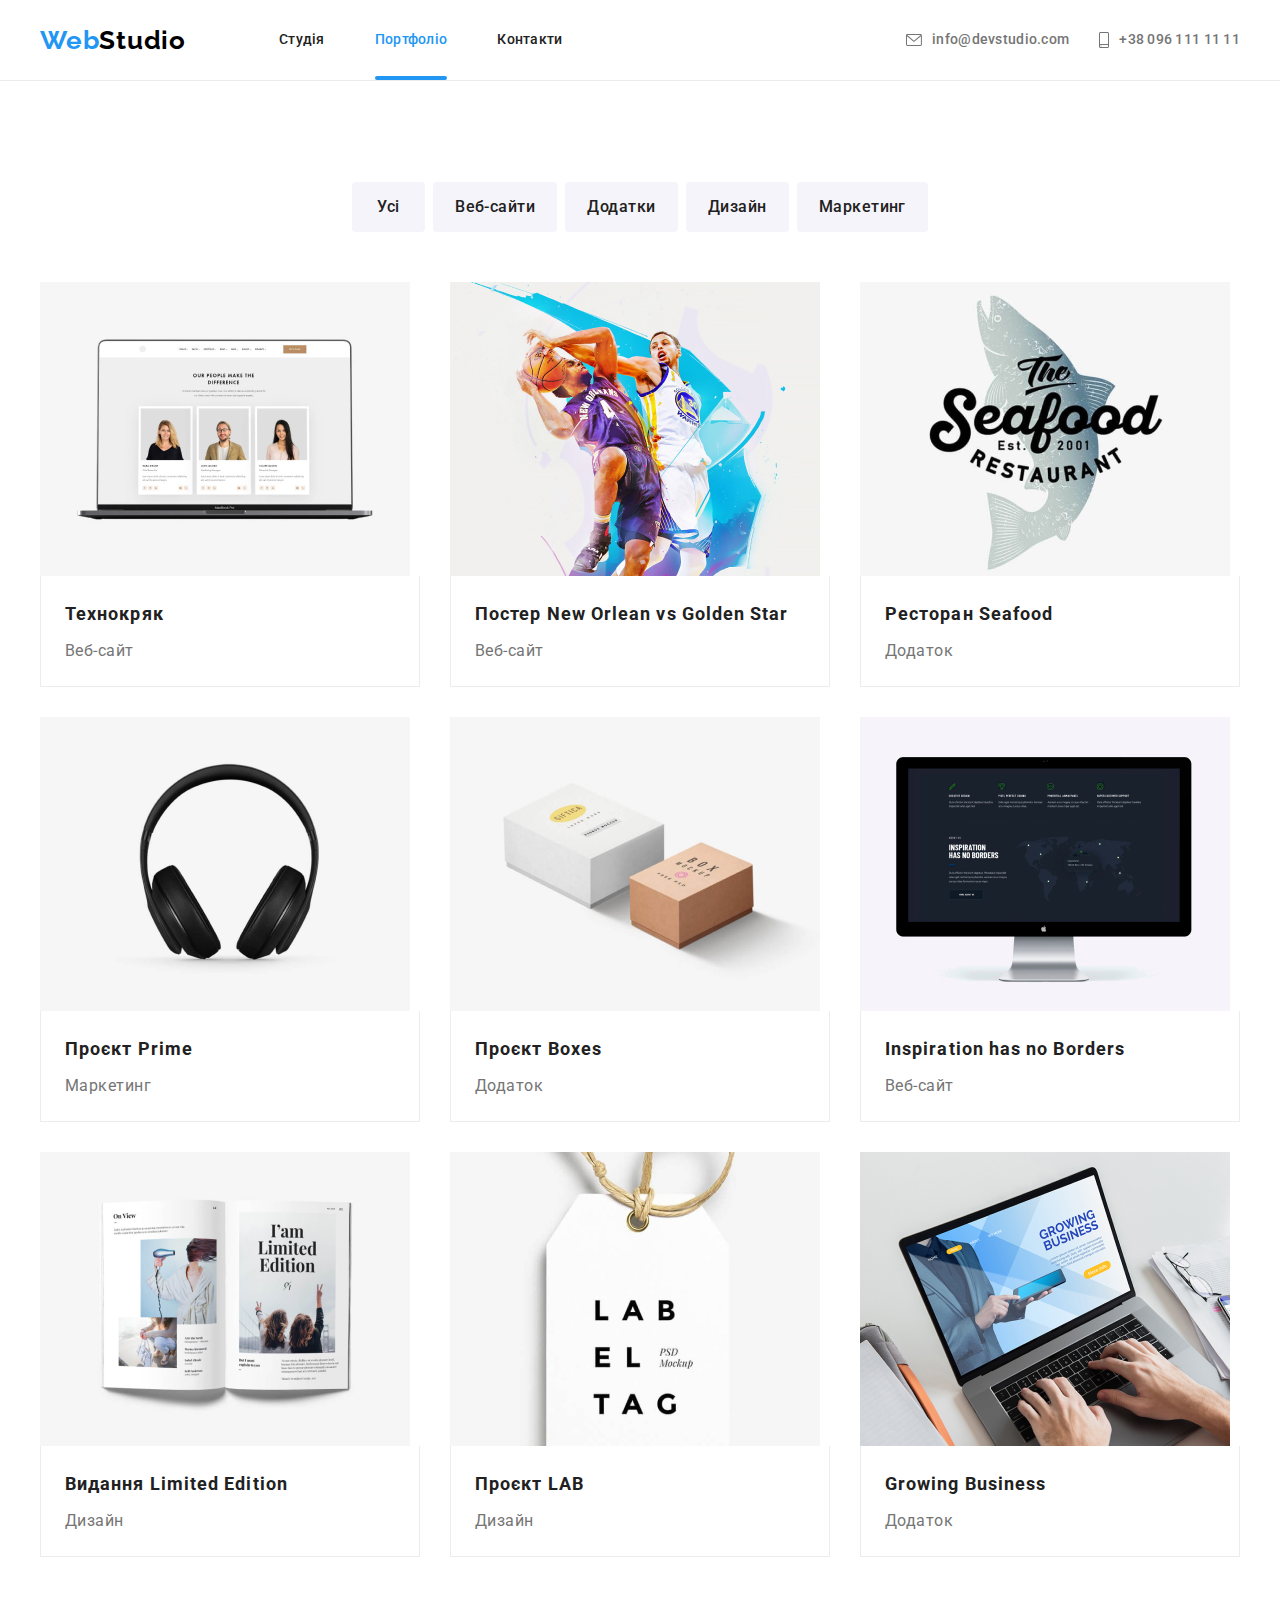
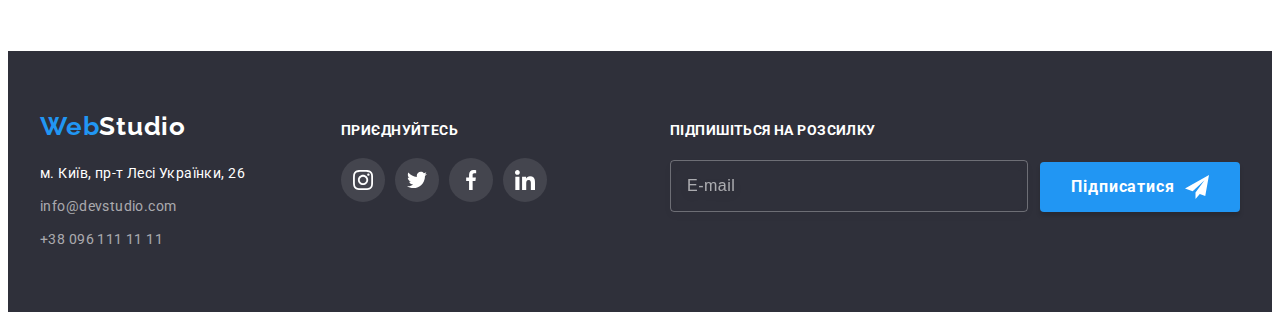
==== portfolio.html @ c89e22a8 "hw7" ====
<!doctype html>
<html lang="uk">
<head>
    <meta charset="UTF-8">
    <meta http-equiv="X-UA-Compatible" content="IE=edge">
    <meta name="viewport" content="width=device-width, initial-scale=1.0">
    <title>Портфоліо</title>
    <link rel="preconnect" href="https://fonts.googleapis.com">
    <link rel="preconnect" href="https://fonts.gstatic.com" crossorigin>
    <link href="https://fonts.googleapis.com/css2?family=Raleway:wght@700&family=Roboto:wght@400;500;700;900&display=swap"
        rel="stylesheet">
    <link rel="stylesheet" href="https://cdnjs.cloudflare.com/ajax/libs/modern-normalize/1.1.0/modern-normalize.min.css"
        integrity="sha512-wpPYUAdjBVSE4KJnH1VR1HeZfpl1ub8YT/NKx4PuQ5NmX2tKuGu6U/JRp5y+Y8XG2tV+wKQpNHVUX03MfMFn9Q=="
        crossorigin="anonymous" referrerpolicy="no-referrer">
    <link rel="stylesheet" href="./css/style.css">
</head>
<body>
    <header class="header">
        <!--меню в хедері-->
        <div class="container main-nav">
            <nav class="nav">
                <a href="./index.html" class="logo"> <span class="logo-style">Web</span>Studio</a>
                <ul class="site-nav list">
                    <li class="item"><a href="./index.html" class="link">Студія</a></li>
                    <li class="item"><a href="./portfolio.html" class="link current">Портфоліо</a></li>
                    <li class="item"><a href="#" class="link">Контакти</a></li>
                </ul>
            </nav>
            <ul class="cont-nav list">
                <li class="item">
                    <a href="mailto:info@devstudio.com" class="link">
                        <svg class="icon" width="16px" height="12px">
                            <use href="./images/symbol-defs.svg#icon-envelope"></use>
                        </svg>info@devstudio.com</a>
                </li>
                <!--контакти в хедері-->
                <li class="item">
                    <a href="tel:+380961111111" class="link">
                        <svg class="icon" width="10px" height="16px">
                            <use href="./images/symbol-defs.svg#icon-smartphone"></use>
                        </svg>+38 096 111 11 11</a>
                </li>
            </ul>
        </div>
    </header>
    <main>
        <section class="section">
        <div class="container">
            <h1 class="section-title visually-hidden">Приклади наших робіт</h1>
            <!--сховаємо на етапі оформлення-->
            <!--фільтри за типом робіт-->
            <ul class="filter-list list">
                <li class="item"><button class="button filter" type="button">Усі</button></li>
                <li class="item"><button class="button filter" type="button">Веб-сайти</button></li>
                <li class="item"><button class="button filter" type="button">Додатки</button></li>
                <li class="item"><button class="button filter" type="button">Дизайн</button></li>
                <li class="item"><button class="button filter" type="button">Маркетинг</button></li>
            </ul>
            <!--матеріал, приклади робіт, для фільтрування-->
            <ul class="examples list">
                <li class="item">
                    <a class="example" href="#">
                        <div class="pop-up">
                            <img src="./images/techno_chryak.jpg" class="examples-img" alt="ноутбук з Веб-сайтом Технокряк" width="370">
                            <div class="overlay">
                                <p class="example-description">Ресурс пропонує комплексні пропозиції з різним рівнем функціоналу та
                                сервісів. Все це дозволить відвідувачу отримати вичерпні відомості про компанію чи приватну особу.</p>
                            </div>
                        </div>
                        <div class="description">
                            <h2 class="example-title">Технокряк</h2>
                            <p class="example-category">Веб-сайт</p>
                            
                        </div>                     
                    </a>
                </li>
                <li class="item">
                    <a class="example" href="#">
                        <div class="pop-up">
                            <img src="./images/new_orlean_vs.jpg" class="examples-img" alt="Постер New Orlean vs Golden Star" width="370">
                            <div class="overlay">
                                <p class="example-description">Ресурс пропонує комплексні пропозиції з різним рівнем функціоналу та
                            сервісів. Все це дозволить відвідувачу отримати вичерпні відомості про компанію чи приватну особу.</p>
                            </div>
                        </div>
                        <div class="description">
                            <h2 class="example-title">Постер New Orlean vs Golden Star</h2>
                            <p class="example-category">Веб-сайт</p>
                        </div>
                    </a>
                </li>
                <li class="item">
                    <a class="example" href="#">
                        <div class="pop-up">
                            <img src="./images/seafood.jpg" class="examples-img" alt="логотип Ресторану Seafood" width="370">
                            <div class="overlay">
                                <p class="example-description">Ресурс пропонує комплексні пропозиції з різним рівнем функціоналу та
                            сервісів. Все це дозволить відвідувачу отримати вичерпні відомості про компанію чи приватну особу.</p>
                            </div>
                        </div>
                        <div class="description"> 
                            <h2 class="example-title">Ресторан Seafood</h2>
                            <p class="example-category">Додаток</p>
                        </div>
                    </a>
                </li>
                <li class="item">
                    <a class="example" href="#">
                        <div class="pop-up">
                            <img src="./images/prime.jpg" class="examples-img" alt="чорні навушники" width="370">
                            <div class="overlay">
                                <p class="example-description">Ресурс пропонує комплексні пропозиції з різним рівнем функціоналу та
                            сервісів. Все це дозволить відвідувачу отримати вичерпні відомості про компанію чи приватну особу.</p>
                            </div>   
                        </div>
                        <div class="description">
                            <h2 class="example-title">Проєкт Prime</h2>
                            <p class="example-category">Маркетинг</p>
                        </div>                     
                    </a>
                </li>
                <li class="item">
                    <a class="example" href="#">
                        <div class="pop-up">
                            <img src="./images/boxes.jpg" class="examples-img" alt="дві коробки" width="370">
                            <div class="overlay">
                                <p class="example-description">Ресурс пропонує комплексні пропозиції з різним рівнем функціоналу та
                            сервісів. Все це дозволить відвідувачу отримати вичерпні відомості про компанію чи приватну особу.</p>
                            </div>
                        </div>
                        <div class="description">
                            <h2 class="example-title">Проєкт Boxes</h2>
                            <p class="example-category">Додаток</p>
                        </div>    
                    </a>
                </li>
                <li class="item">
                    <a class="example" href="#">
                        <div class="pop-up">
                            <img src="./images/noborders.jpg" class="examples-img" alt="Монітор з сайтом" width="370">
                            <div class="overlay">
                                <p class="example-description">Ресурс пропонує комплексні пропозиції з різним рівнем функціоналу та
                            сервісів. Все це дозволить відвідувачу отримати вичерпні відомості про компанію чи приватну особу.</p>
                            </div>
                        </div>
                        <div class="description">
                            <h2 class="example-title">Inspiration has no Borders</h2>
                            <p class="example-category">Веб-сайт</p>
                        </div>                      
                    </a>
                </li>
                <li class="item">
                    <a class="example" href="#">
                        <div class="pop-up">
                            <img src="./images/limited_edition.jpg" class="examples-img" alt="розгорнута книга" width="370">
                            <div class="overlay">
                                <p class="example-description">Ресурс пропонує комплексні пропозиції з різним рівнем функціоналу та
                            сервісів. Все це дозволить відвідувачу отримати вичерпні відомості про компанію чи приватну особу.</p>
                            </div>
                        </div>
                        <div class="description">
                            <h2 class="example-title">Видання Limited Edition</h2>
                            <p class="example-category">Дизайн</p>
                        </div>
                    </a>
                </li>
                <li class="item">
                    <a class="example" href="#">
                        <div class="pop-up">
                            <img src="./images/label.jpg" class="examples-img" alt="мітка з написом Lable Tag" width="370">
                            <div class="overlay">
                                <p class="example-description">Ресурс пропонує комплексні пропозиції з різним рівнем функціоналу та
                            сервісів. Все це дозволить відвідувачу отримати вичерпні відомості про компанію чи приватну особу.</p>
                            </div>
                        </div>
                        <div class="description">
                            <h2 class="example-title">Проєкт LAB</h2>
                            <p class="example-category">Дизайн</p>
                        </div>
                    </a>
                </li>
                <li class="item">
                    <a class="example" href="">
                        <div class="pop-up">
                        <img src="./images/growing_bussines.jpg" class="examples-img" alt="Ноутбук з додатком" width="370">
                        <div class="overlay">
                            <p class="example-description">Ресурс пропонує комплексні пропозиції з різним рівнем функціоналу та
                            сервісів. Все це дозволить відвідувачу отримати вичерпні відомості про компанію чи приватну особу.</p>
                        </div>
                        </div>
                        <div class="description">
                            <h2 class="example-title">Growing Business</h2>
                            <p class="example-category">Додаток</p>
                        </div>   
                    </a>
                </li>
            </ul>
        </div>
        </section>
    </main>
    <!-- футер -->
    <footer class="footer">
        <div class="container">
            <div class="footer-information">
                <div class="logo-and-adr">
                    <a href="./index.html" class="logo"><span class="logo-style">Web</span>Studio</a>
                    <address class="footer-adr">
                        <ul class="footer-adr-list list">
                            <li class="item">
                                <a href="https://goo.gl/maps/CPtrU1FHBa2aNyZL9" class="f-adress" target="_blank"
                                    rel="noopener noreferrer nofollow">м. Київ, пр-т Лесі
                                    Українки, 26</a>
                            </li>
                            <li class="item">
                                <a href="mailto:info@devstudio.com" class="link">info@devstudio.com</a>
                            </li>
                            <li class="item">
                                <a href="tel:+380961111111" class="link">+38 096 111 11 11</a>
                            </li>
                        </ul>
                    </address>
                </div>
                <div class="join-us">
                    <h3 class="title">Приєднуйтесь</h3>
                    <ul class="social-links list">
                        <!--прибрати поінтери списку-->
                        <li class="item">
                            <!-- інстаграм -->
                            <a class="social-area" href="#">
                                <svg class="icon">
                                    <use href="./images/symbol-defs.svg#icon-instagram"></use>
                                </svg>
                            </a>
                        </li>
                        <li class="item">
                            <!-- твітер -->
                            <a class="social-area" href="">
                                <svg class="icon">
                                    <use href="./images/symbol-defs.svg#icon-twitter"></use>
                                </svg>
                            </a>
                        </li>
                        <li class="item">
                            <!-- фейсбук -->
                            <a class="social-area" href="">
                                <svg class="icon">
                                    <use href="./images/symbol-defs.svg#icon-facebook"></use>
                                </svg>
                            </a>
                        </li>
                        <li class="item">
                            <!-- лінкед ін -->
                            <a class="social-area" href="">
                                <svg class="icon">
                                    <use href="./images/symbol-defs.svg#icon-linkedin"></use>
                                </svg>
                            </a>
                        </li>
                    </ul>
                </div>
                <form class="subscribe-area">
                    <div class="subscribe-field">
                        <label for="subscribe-email">Підпишіться на розсилку</label>
                        <input type="email" name="subscribe-email" id="subscribe-email" placeholder="E-mail">
                    </div>
                    <button class="button subscribe" type="submit">Підписатися
                        <svg class="icon">
                            <use class="subscribe-icon" href="./images/symbol-defs.svg#icon-send"></use>
                        </svg>
                    </button>
                </form>
            </div>
        </div>
    </footer>
    
</body>
</html>
---- css/style.css ----
/* палітра */

/* основний колір тексту #212121 */
/* другорядний колір тексту #757575 */
/* основний білий колір фону #F5F5F5 */
/* білий у хедері #ECECEC */
/* білий колір #FFFFFF */
/* синій колір #2196F3 */
/* чорний колір для лого #000000 */
/* колір не активної кнопки #F5F4FA */
/* сірий колір бордерів #ECECEC */

:root{
  --primary-text-color: #212121;
  --pure-black-color:#000000;
  --secondary-text-color: #757575;
  --accent-color: #2196F3;
  --primary-white-color: #ffffff;
  --calm-button-bg-color: #F5F4FA;
  --transp-foot-text-color: rgba(100%,100%,100%,60%);
  --secondary-bkg-color: #2F303A;
  --bordering-color: #ECECEC;
  --hero-gradient-color: rgba(47, 48, 58, 0.4);
  --clients-border-color: #AFB1B8;
  
}

body {
    color: var(--primary-text-color);
    background-color: var(--primary-white-color);
    font-family:'Roboto', sans-serif;
    font-style: normal;
    position: relative;
    padding-top: 80px;
}
/* прибираємо крапки зі списків */
.list {
    list-style: none;
    padding: 0;
    margin: 0;
}

.container{
    width: 1200px;
    margin-left: auto;
    margin-right: auto;
    padding-left: 15px;
    padding-right: 15px;
}

/* ховаємо заголовки */
.visually-hidden {
    position: absolute;
    white-space: nowrap;
    
    width: 1px;
    height: 1px;
    overflow: hidden;
    border: 0;
    padding: 0;
    clip: rect(0 0 0 0);
    clip-path: inset(50%);
    margin: -1px;
}

/*хедер навігація*/

.header{
    display: block;
    border-bottom: 1px solid var(--bordering-color);
    background-color: var(--primary-white-color);

    position: fixed;
    top:0;
    left: 0;
    width: 100%;
    z-index: 9; /*максимальне значення більше тільки у модального вікна*/
}

.main-nav{
    display: flex;
}
/* стиль логотипу */
.logo{
    margin-right: 93px;
    color: var(--pure-black-color);
    padding: 10px 0;

    font-family: 'Raleway', sans-serif;
    font-weight: 700;
    font-size: 26px;
    line-height: 1.19;
    letter-spacing: 0.03em;
    text-decoration: none;
}
/* другий колір логотипу */
.logo-style{
    color: var(--accent-color);
}

/* стиль меню навігації */
.site-nav, .cont-nav{
    display: flex;
    font-weight: 500;
    font-size: 14px;
    line-height: 1.14;
    letter-spacing: 0.02em;
}
.nav{
    display: flex;
    align-items: center;
}

.site-nav .item + .item{
    margin-left: 50px;
}

.site-nav .link{
    position: relative;

    display: block;
    padding-top: 32px;
    padding-bottom: 32px;
    color: var(--primary-text-color);
    text-decoration: none;

    transition: color 250ms cubic-bezier(0.4, 0, 0.2, 1)
}

/* ховер і фокус у навігації і контактах у хедері */
.site-nav .link:hover,  /* меню навігації ухедері */
.site-nav .link:focus,   
.footer-adr-list .link:hover,   /*контакти у футері*/
.footer-adr-list .link:focus,
.cont-nav .link:hover,
.cont-nav .link:focus{
    color: var(--accent-color);
}

/* індикація актикного пункту меню(сторінки) у навигації */
.site-nav .link.current{
    color: var(--accent-color);    
}
.site-nav .link.current::after{
    content: '';

    position: absolute;
    bottom: 0;

    display: block;
    width: 100%;
    height: 4px;
    border-radius: 2px;
    background-color: var(--accent-color);
}

/* контакти у хедері*/
.cont-nav{
    margin-left: auto;
    display: flex;
    flex-direction: row;
}
.cont-nav .link{
    display: flex;
    align-items: center;
    color: currentColor;   
    text-decoration: none;
    padding-top: 32px;
    padding-bottom: 32px;

    transition: color 250ms cubic-bezier(0.4, 0, 0.2, 1)
}
.cont-nav .item{
    display: flex;
    color: var(--secondary-text-color);
}

.cont-nav .item+.item{
    margin-left: 30px;
}
.cont-nav .icon{
    display: block;
    margin-right: 10px;
    fill: currentColor;
}

/*секція головна ідея*/
.hero{
    max-width: 1600px;
    height: 600px;
    margin-left: auto;
    margin-right: auto;
    background-color: var(--secondary-bkg-color);
    text-align: center;
    padding-top: 200px;
    padding-bottom: 200px;
    background-image: linear-gradient(to right, 
        rgba(47, 48, 58, 0.4),
        rgba(47, 48, 58, 0.4)), 
        url(../images/main-bkg-img.jpg);
    background-size: cover;
    background-repeat: no-repeat;
    background-position: center;
}


/* заголовок головної ідеї */
.hero-title{
    margin: 0;
    margin-bottom: 30px;
    padding: 0 200px;

    color:var(--primary-white-color) ;
    font-weight: 900;
    font-size: 44px;
    line-height: 1.364; /* если поставить множитель 1.36 - тогда размер блока будет меньше на 2px */
    letter-spacing: 0.06em;
    text-transform: uppercase;

}
/* кнопка */
.button{
    border-radius: 4px;
    border: transparent;
    height: 50px;
    padding-left: 32px;
    padding-right: 32px;
    color: var(--primary-white-color);
    background-color: var(--accent-color);
    font-family: inherit;
    font-weight: 700;
    font-size: 16px;
    line-height: 1.88;
    align-items: center;
    text-align: center;
    letter-spacing: 0.06em;
    cursor: pointer;
}


/* контент */
.section{
    padding-top: 94px;
    padding-bottom: 94px;
}
.section-title{
    margin-top: 0;
    margin-bottom: 50px;
    font-weight: 700;
    font-size: 36px;
    line-height: 1.17;
    text-align: center;
    letter-spacing: 0.03em;
}
.section.no-padding-top{
    padding-top: 0;
}

.section.secondary-bkg{
    background-color: var(--calm-button-bg-color);

}


/*секція инструменти*/
.instruments{
    display:flex;
}

.instruments .item{
    width: 270px;
}


.instruments .area{
    display: flex;
    width: 270px;
    height: 120px;
    justify-content: center;
    align-items: center;
    background-color: var(--calm-button-bg-color);
    border-radius: 4px;
    margin-bottom: 30px;
}
.instruments .icon{
    height: 70px;
    width: 70px;
}

.instruments .item + .item{
    margin-left: 30px;
}
/* стиль для заголовків інструментів */
.instruments .title{
    margin-top: 0;
    margin-bottom: 10px;

    font-weight: 700;
    font-size: 14px;
    line-height: 1.143;
    letter-spacing: 0.03em;
    text-transform: uppercase;
}
/* стиль для опису інструментів */
.instruments .text{
    color: var(--secondary-text-color);
    font-weight: 400;
    font-size: 14px;
    line-height: 1.72;
    margin-top:0;
    margin-bottom: 0;
    letter-spacing: 0.03em;
}

/* секція чим ми займаємось */
.work-list{
    display: flex;
}
.work-list .item{
    position: relative;
}

.work-list .item + .item{
    margin-left: 30px;
}

.work-list .img{
    display: block;
}

.work-title{
    display: flex;
    position: absolute;
    
    width: 100%;
    height: 70px;
    bottom: 0;
    left:0;
    text-transform: uppercase;
    align-items: center;
    justify-content: center;
    font-weight: 700;
    font-size: 14px;
    line-height: 1.14;
    letter-spacing: 0.03em;
    background-color: rgba(47, 48, 58, 0.8);
    color: var(--primary-white-color);
    margin: 0;

}
/* секція наша команда */
.team-list{
    font-size: 16px;
    line-height: 1.19;
    letter-spacing: 0.03em;
    display: flex;
}
.team-member{
    background-color: var(--primary-white-color);
    text-align: center;
    box-shadow: 0px 1px 3px rgba(0, 0, 0, 0.12), 
                0px 1px 1px rgba(0, 0, 0, 0.14), 
                0px 2px 1px rgba(0, 0, 0, 0.2);
    border-radius: 0px 0px 4px 4px;
}
.team-list .team-member + .team-member{
    margin-left: 30px;
}


.team-member .foto{
    display: block;
}
.team-member .description{
    padding-top: 30px;
    padding-bottom: 30px;
}
/* піб тіммейта */
.team-member .title{
    color: var(--primary-text-color);
    font-weight: 500;
    font-size: 16px;
    margin-top: 0;
    margin-bottom: 10px;
}
/* позиція тіммейта */
.team-member .position{
    margin-top: 0;
    margin-bottom: 16px;
    color: var(--secondary-text-color);
}

/* посилання на соціальні мережі */
.social-links{
    display: flex;
    padding-left: 32px;
    padding-right: 32px;
}
.social-links .item + .item{
    margin-left: 10px;
}

.social-area{
    width: 44px;
    height: 44px;
    border-radius: 50%;
    display: flex;
    align-items: center;
    justify-content: center;
    color: var(--clients-border-color);

    transition: color 250ms cubic-bezier(0.4, 0, 0.2, 1),
                background-color 250ms cubic-bezier(0.4, 0, 0.2, 1);
}

.social-area .icon{
    width: 20px;
    height: 20px;
    fill: currentColor;
}


/* стилі для постійних клієнтів */
.clients-list{
    display: flex;
}

.clients-list .link{
    padding: 16px 32px;
    border: 1px solid var(--clients-border-color);
    border-radius: 4px; 
}


.clients-list .item + .item{
    margin-left: 30px;
}

.company-link{
    display: flex;
    align-items: center;
    justify-content: center;
    width: 170px;
    height: 92px;
    border: 1px solid var(--clients-border-color);
    border-radius: 4px;
    color: var(--clients-border-color);

    transition: color 250ms cubic-bezier(0.4, 0, 0.2, 1), border-color 250ms cubic-bezier(0.4, 0, 0.2, 1);
}
.company-link:hover,
.company-link:focus{
    color: var(--accent-color);
    border-color: var(--accent-color);
}

.company-link .icon{
    height: 60px;
    width: 106px;
    fill: currentColor;
}


/* Cтилі для сторінки портфоліо */

/* кнопки фільтрації */
.button.filter {
    color: var(--primary-text-color);
    background-color: var(--calm-button-bg-color);
    min-width: 73px;
    font-weight: 500;
    font-size: 16px;
    line-height: 1.62;
    text-align: center;
    letter-spacing: 0.03em;
    padding: 6px 22px;

    transition: color 250ms cubic-bezier(0.4, 0, 0.2, 1), 
                background-color 250ms cubic-bezier(0.4, 0, 0.2, 1),
                box-shadow 250ms cubic-bezier(0.4, 0, 0.2, 1);

}

/* ховер та фокус для кнопок фільтрації */
.button.filter:hover,
.button.filter:focus {
    color: var(--primary-white-color);
    background-color: var(--accent-color);
    box-shadow: 0px 4px 4px rgba(0, 0, 0, 0.15);
}

/* вирівнюємо кнопки фільтрації по горизонталі */
.filter-list{
    display: flex;
    justify-content: center;
    margin-bottom: 50px;
}
.filter-list .item + .item{
    margin-left: 8px;
}

/* розміщення та геометрія прикладів робіт */
.examples{
    display: flex;
    flex-wrap: wrap;
}
.examples .item{
    width: calc((100% - 60px)/3);
    margin-right: 30px;
    margin-bottom: 30px;

    transition: box-shadow 250ms cubic-bezier(0.4, 0, 0.2, 1),
}

.examples .item:hover,
.examples .item:focus{
    box-shadow: 0px 1px 1px rgba(0, 0, 0, 0.12), 
                0px 4px 4px rgba(0, 0, 0, 0.06), 
                1px 4px 6px rgba(0, 0, 0, 0.16);
}
.examples .item:nth-child(3n){
    margin-right: 0;
}
.examples .item:nth-last-child(-n+3){
    margin-bottom: 0;
}
/* скидуємо оформлення тексту для прикладів роботи */
.example{
    text-decoration: none;
    margin:0;
    display: block;
}

/* стиль для заголовків прикладів робіт */
.example-title{
    color: var(--primary-text-color);
    font-weight: 700;
    font-size: 18px;
    line-height: 2;
    letter-spacing: 0.06em;
    margin-bottom: 4px;
    margin-top: 0;
}

/* стиль для опису категорій(типів) робіт */
.example-category{
    color: var(--secondary-text-color);
    font-size: 16px;
    line-height: 1.875;
    letter-spacing: 0.03em;
    margin: 0; 
}
/* зображення прикладів робіт */
.examples-img{
    display: block;
}
/* спливаюче вікно */
.pop-up{
    position: relative;
    overflow: hidden;
}

.overlay{
    position: absolute;
    width: 100%;
    height: 100%;
    background-color: var(--accent-color);
    opacity: 0.9; 
    transform: translatey(0);
    transition: transform 250ms cubic-bezier(0.4, 0, 0.2, 1);

}

.examples .example:hover .overlay,
.examples .example:focus .overlay{
    opacity: 0.9;
    transform: translateY(-100%);
}
/* стиль для детального опису прикладів робіт */
.example-description {
    position: absolute;
    color: var(--primary-white-color);
    font-size: 18px;
    line-height: 1.56;
    letter-spacing: 0.03em;
    opacity: 0;
    left: 0;
    top: 0;
    margin: 0;
    height: 100%;
    padding: 63px 24px;
}
.examples .example:hover .example-description,
.examples .example:focus .example-description{
    opacity: 1;
} 

/* нижня рамка прикладив робіт */
.example .description{
    margin: 0;
    padding: 20px 24px;
    border-bottom: 1px solid var(--bordering-color);
    border-right: 1px solid var(--bordering-color);
    border-left: 1px solid var(--bordering-color);

}



/* футер */
.footer{
    background-color: var(--secondary-bkg-color);
    padding-top: 60px;
    padding-bottom: 60px;  
}

.footer-information{
    display: flex;
    align-items: baseline;
}


/* контейнер адресси */
.footer-adr{
    font-style: normal;
    font-size: 14px;
    line-height: 1.71;
    letter-spacing: 0.03em;
    padding-top: 20px;
    width: 231px;
}
/* перелік контактів(адресс) у футері */
.footer-adr-list{

}
/* фізична адресса в футері */
.f-adress{
    color: var(--primary-white-color);
    text-decoration: none;
}


/* зміна кольору лого в футері */
.footer .logo{
    color:var(--primary-white-color);
    margin-right: 0;
}

/* колір емайлу та телефону в футері */
.footer-adr-list .link{
    color: var(--transp-foot-text-color);
    text-decoration: none;  

    transition: color 250ms cubic-bezier(0.4, 0, 0.2, 1);
}
.footer-adr-list .item{
}

/* відстань між елементами переліку контактів в футері */
.footer-adr-list .item + .item{
    margin-top: 9px;
}


/* блок приєднуйся до соцмереж у футтері */
/* позиціювання контенту в блоці приєднуйтесь */
.join-us {
    padding-left: 70px;
}
/* заголовок */
.join-us .title{
    text-transform: uppercase;
    color: var(--primary-white-color);
    margin-top: 0;
    margin-bottom: 20px;
    font-weight: 700;
    font-size: 14px;
    line-height: 16px;
    letter-spacing: 0.03em;
}
/* іконки соц мереж у футері */
/* чистимо список соц мереж від попередньо встановлених паддінгів */
.join-us .social-links{
    padding: 0;
}
/* встановлюємо атрибути для посилання */
.join-us .social-area {
    width: 44px;
    height: 44px;
    border-radius: 50%;
    display: flex;
    justify-content: center;
    align-items: center;
    color: var(--primary-white-color);
    background-color: rgba(255, 255, 255, 0.1);

    transition: color 250ms cubic-bezier(0.4, 0, 0.2, 1),
                background-color 250ms cubic-bezier(0.4, 0, 0.2, 1);
}
/* ховер та фокус */
.social-area:hover,
.social-area:focus{
    background-color: var(--accent-color);
    color: var(--primary-white-color);
}


/* модальне вікно замовити послугу -головна сторінка герой */
.backdrop{
    position: fixed;
    z-index: 10;
    top: 0;
    left: 0;
    width: 100%;
    height: 100%;
    background-color: rgba(0, 0, 0, 0.2);
    
    opacity: 1;
    scale: 1;
    transition: opacity 250ms cubic-bezier(0.4, 0, 0.2, 1);
}
.backdrop.is-hidden{
    opacity: 0;
    pointer-events: none;

}

/* кнопка закриття модального вікна */
.btn-modal-close{
    display: flex;
    position: absolute;
    top: 8px;
    right: 8px;
    padding: 0;
    border-radius: 50%;
    width: 30px;
    height: 30px;
    justify-content: center;
    align-items: center;
    border: 1px solid rgba(0, 0, 0, 0.1);
    background-color: var(--primary-white-color);

    cursor: pointer;

}

/* зображення кнопки закриття модального вікна */
.order-window .close{
    fill: var(--pure-black-color);
    transition: fill 250ms cubic-bezier(0.4, 0, 0.2, 1);

}
/* ховер  */
.btn-modal-close:hover .close{
    fill: var(--accent-color);
}


.backdrop.is-hidden .order-window{
    scale: 0;
    opacity: 0;
    transform: translate(-50%, -50%);
    transition: scale 250ms cubic-bezier(0.4, 0, 0.2, 1),
                opacity 250ms cubic-bezier(0.4, 0, 0.2, 1),;
}


.order-window{
    position: absolute;
    z-index: 10;
    top: 50%;
    left: 50%;
    transform: translate(-50%, -50%);

    width: 528px;
    height: 581px;

    background-color: var(--primary-white-color);

    box-shadow: 0px 1px 3px rgba(0, 0, 0, 0.12), 
                0px 1px 1px rgba(0, 0, 0, 0.14), 
                0px 2px 1px rgba(0, 0, 0, 0.2);
    border-radius: 4px;
    scale: 1;
    opacity: 1;
}

/* оформлення полів вводу інформації про клієнта */
.client-form{
    position: relative;

    font-weight: 700;
    line-height: 1.15;
    letter-spacing: 0.03em;

    padding: 40px;
}

/* заголовок форми */
.form-title{
    margin-top: 0;
    margin-bottom: 12px;
    font-weight: 700;
    font-size: 20px;
    line-height: 1.15;
    text-align: center;
    letter-spacing: 0.03em;
}

/* список полів форми */
.fields-list{
    margin-bottom: 20px;
}
/* оформлення полів */
.form-field{
    display: flex;
    position: relative;
    flex-direction: column;
    width: 100%;
    margin-bottom: 10px;
    text-align: left;
    font-size: 12px;
}
/* оформлення поля вводу інформації */
.form-input{
    margin: 0;
    padding-top: 12px;
    padding-bottom: 12px;
    padding-left: 42px;

    border: 1px solid rgba(33, 33, 33, 0.2);
    border-radius: 4px ;

    transition: color 250ms cubic-bezier(0.4, 0, 0.2, 1), border-color 250ms cubic-bezier(0.4, 0, 0.2, 1);
}

/* оформлення поля вводу інформації при фокусі */
.form-input:focus,
.form-input:focus ~ .field-icon{
    fill:var(--accent-color);
    border-color: var(--accent-color);
}

/* оформлення мітки(лейблу) поля вводу */
.form-label{
    margin-bottom: 4px;
    font-weight: 400;
    line-height: 1.17;
    letter-spacing: 0.01em;
    color:var(--secondary-text-color);
}

/* оформлдення іконки */
.field-icon{
    position: absolute;
    top: 50%;
    left: 12px;
    width: 18px;
    height: 18px;
    display: block;
    line-height:0px;
    color: currentColor;
}

/* оформлення поля вводу з коментарем */
.form-field textarea{
    resize: none;
    height: 120px;
    border: 1px solid rgba(33, 33, 33, 0.2);
    border-radius: 4px;
    padding: 12px 16px;
}
/* плейсхолдер(приклад) для поля вводу коментаря */
.form-field textarea::placeholder{
    font-weight: 400;
    font-size: 12px;
    line-height: 1.17;
    letter-spacing: 0.01em;
    
    color: rgba(117, 117, 117, 0.5);
}

/* зголошення на розсилку в модальному вікні */
.policy {
    position: relative;
    margin-bottom: 30px;
    display: flex;
    align-items: center;
    justify-content: center;

    color: var(--secondary-text-color);
    font-weight: 400;
    font-size: 14px;
    line-height: 1.72;
}

/* первинний стан кастомного чекбоксу */
.icon-checkbox {
    display: flex;
    margin-right: 8px;
    width: 16px;
    height: 15px;
    border-radius: 2px;
    border: solid 2px var(--pure-black-color);

    opacity: 1;

    transition: border-color 250ms cubic-bezier(0.4, 0, 0.2, 1);
}

/* ховаємо оригінальний чекбокс */
.checkbox{
    position: absolute;

    width: 1px;
    height: 1px;
    margin: -1px;
    border: 0;
    padding: 0;
    clip: rect(0 0 0 0);
    overflow: hidden;

}
/* позиціювання та оформлення  */
.icon-checked{
    position: absolute;

    top: 50%;
    left: 17px;
    
    transform: translateY(-50%);

    border-radius: 2px;
    background: var(--accent-color);
    width: 16px;
    height: 15px;
    fill: white;

    opacity: 0;
    scale: 0.2;
    transition: opacity 250ms cubic-bezier(0.4, 0, 0.2, 1),
                scale 250ms cubic-bezier(0.4, 0, 0.2, 1);
}
/* чек стан бордеру кастомного чекбоксу */
.checkbox:checked ~ .icon-checkbox{
    border-color: var(--accent-color); 
}
/* чек стан чекбоксу  */
.checkbox:checked ~ .icon-checked{
    opacity: 1;
    scale: 1;
}
/* оформлення посилання на умови договору */
.policy-link {
    color: var(--accent-color);
}

/* кнопка відправити форму */
.button.send-form{
    width: 200px;
    padding: 0;
    box-shadow: 0px 4px 4px rgba(0, 0, 0, 0.15);
    transition: background-color 250ms cubic-bezier(0.4, 0, 0.2, 1);
}
/* оформлення ховер та фокус стану кнопки відправити форму */
.button.send-form:hover,
.button.send-form:focus{
    background-color: #188CE8;
}


/* підписка у футері */
.subscribe-area{
    display: flex;
    margin-left: auto;
    align-items: end;
}
/* оформлення поля підписки */
.subscribe-field{
    display: flex;
    flex-direction: column;
    width: 358px;
    margin-right: 12px;
}
/* заголовок підписки */
.subscribe-area label {
    font-weight: 700;
    font-size: 14px;
    line-height: 1.43;
    letter-spacing: 0.03em;
    text-transform: uppercase;
    color: var(--primary-white-color);

    margin-bottom: 20px;
}
/* поле вводу email */
.subscribe-field input{
    height: 50px;
    color: var(--primary-white-color);
    background-color: transparent;
    padding: 0;
    padding-left: 16px;

    border: 1px solid rgba(255, 255, 255, 0.3);
    filter: drop-shadow(0px 4px 4px rgba(0, 0, 0, 0.15));
    border-radius: 4px;
}
/* плейсхолдер підписки */
.subscribe-field ::placeholder{
    font-weight: 400;
    font-size: 16px;
    line-height: 1.25;
    display: flex;
    align-items: center;
    letter-spacing: 0.03em;
    
    color: var(--transp-foot-text-color);
}

/* кнопка підписатися у футері */
.button.subscribe{
    padding: 0;
    width: 200px;
    display: flex;
    justify-content: center;

    box-shadow: 0px 4px 4px rgba(0, 0, 0, 0.15);
    transition: background-color 250ms cubic-bezier(0.4, 0, 0.2, 1);
}
.button.subscribe:hover,
.button.subscribe:focus {
    background-color: #188CE8;
}

/* іконка підписки */
.subscribe .icon{
    width: 24px;
    height: 24px;
    fill: var(--primary-white-color);
    margin-left: 10px;
}
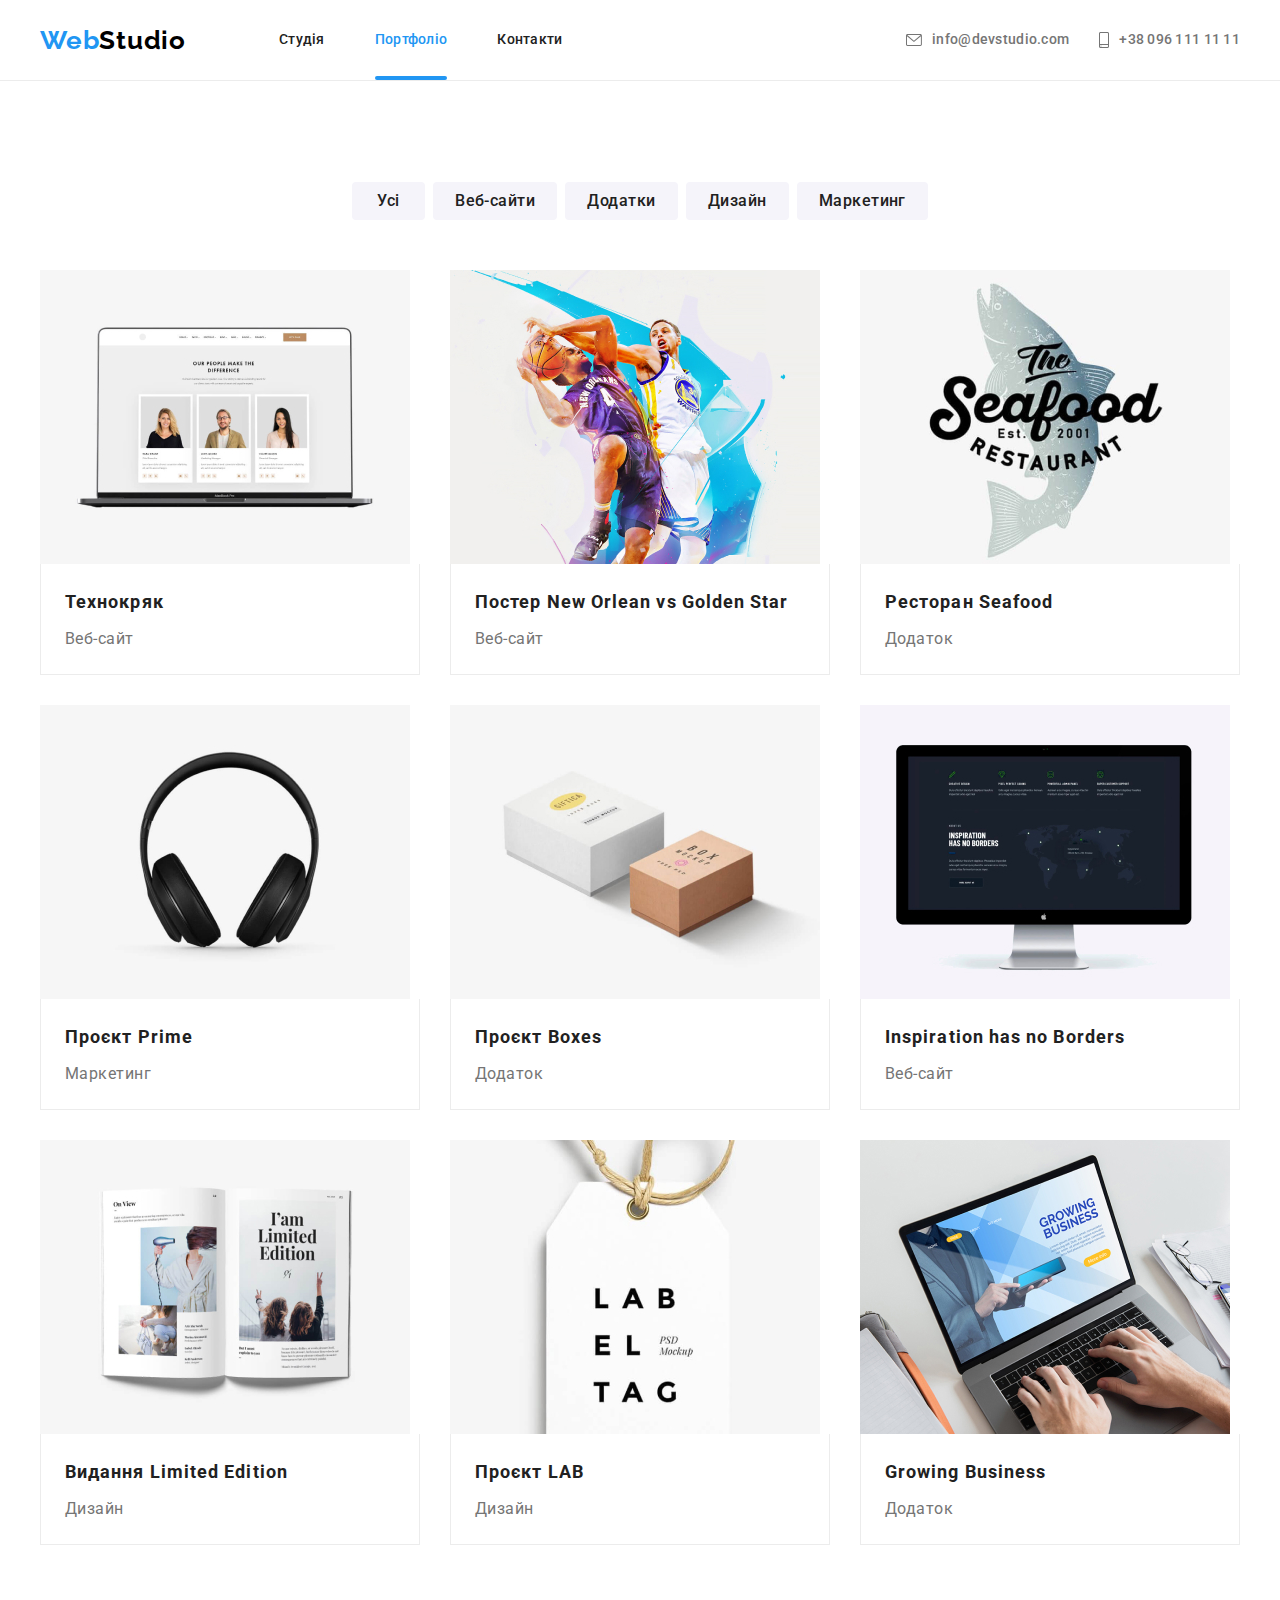
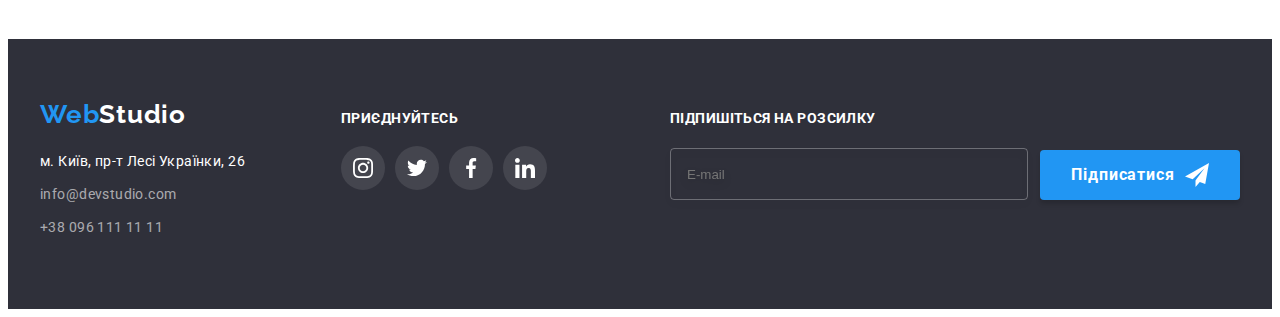
==== commit bf4fa6a8: "BEM" ====
--- a/portfolio.html
+++ b/portfolio.html
@@ -17,26 +17,27 @@
 <body>
     <header class="header">
         <!--меню в хедері-->
-        <div class="container main-nav">
+        <div class="container conteiner__main-nav">
+            <!-- меню навігації в хедері ВЕМ-->
             <nav class="nav">
-                <a href="./index.html" class="logo"> <span class="logo-style">Web</span>Studio</a>
+                <a href="./index.html" class="logo"> <span class="logo__first-part">Web</span>Studio</a>
                 <ul class="site-nav list">
-                    <li class="item"><a href="./index.html" class="link">Студія</a></li>
-                    <li class="item"><a href="./portfolio.html" class="link current">Портфоліо</a></li>
-                    <li class="item"><a href="#" class="link">Контакти</a></li>
+                    <li class="site-nav__item"><a href="./index.html" class="site-nav__link">Студія</a></li>
+                    <li class="site-nav__item"><a href="./portfolio.html" class="site-nav__link site-nav__link--current">Портфоліо</a></li>
+                    <li class="site-nav__item"><a href="#" class="site-nav__link">Контакти</a></li>
                 </ul>
             </nav>
+            <!--контакти в хедері-->
             <ul class="cont-nav list">
-                <li class="item">
-                    <a href="mailto:info@devstudio.com" class="link">
-                        <svg class="icon" width="16px" height="12px">
+                <li class="cont-nav__item">
+                    <a href="mailto:info@devstudio.com" class="cont-nav__link">
+                        <svg class="cont-nav__icon" width="16px" height="16px">
                             <use href="./images/symbol-defs.svg#icon-envelope"></use>
                         </svg>info@devstudio.com</a>
                 </li>
-                <!--контакти в хедері-->
-                <li class="item">
-                    <a href="tel:+380961111111" class="link">
-                        <svg class="icon" width="10px" height="16px">
+                <li class="cont-nav__item">
+                    <a href="tel:+380961111111" class="cont-nav__link">
+                        <svg class="cont-nav__icon" width="10px" height="16px">
                             <use href="./images/symbol-defs.svg#icon-smartphone"></use>
                         </svg>+38 096 111 11 11</a>
                 </li>
@@ -46,151 +47,150 @@
     <main>
         <section class="section">
         <div class="container">
-            <h1 class="section-title visually-hidden">Приклади наших робіт</h1>
-            <!--сховаємо на етапі оформлення-->
+            <h1 class="section__title visually-hidden">Приклади наших робіт</h1>
             <!--фільтри за типом робіт-->
-            <ul class="filter-list list">
-                <li class="item"><button class="button filter" type="button">Усі</button></li>
-                <li class="item"><button class="button filter" type="button">Веб-сайти</button></li>
-                <li class="item"><button class="button filter" type="button">Додатки</button></li>
-                <li class="item"><button class="button filter" type="button">Дизайн</button></li>
-                <li class="item"><button class="button filter" type="button">Маркетинг</button></li>
+            <ul class="filter list">
+                <li class="filter__item"><button class="button filter__button" type="button">Усі</button></li>
+                <li class="filter__item"><button class="button filter__button" type="button">Веб-сайти</button></li>
+                <li class="filter__item"><button class="button filter__button" type="button">Додатки</button></li>
+                <li class="filter__item"><button class="button filter__button" type="button">Дизайн</button></li>
+                <li class="filter__item"><button class="button filter__button" type="button">Маркетинг</button></li>
             </ul>
             <!--матеріал, приклади робіт, для фільтрування-->
             <ul class="examples list">
-                <li class="item">
-                    <a class="example" href="#">
-                        <div class="pop-up">
-                            <img src="./images/techno_chryak.jpg" class="examples-img" alt="ноутбук з Веб-сайтом Технокряк" width="370">
-                            <div class="overlay">
-                                <p class="example-description">Ресурс пропонує комплексні пропозиції з різним рівнем функціоналу та
+                <li class="example">
+                    <a class="example__link" href="#">
+                        <div class="example__pop-up">
+                            <img src="./images/techno_chryak.jpg" class="example__img" alt="ноутбук з Веб-сайтом Технокряк" width="370">
+                            <div class="example__overlay">
+                                <p class="example__text">Ресурс пропонує комплексні пропозиції з різним рівнем функціоналу та
                                 сервісів. Все це дозволить відвідувачу отримати вичерпні відомості про компанію чи приватну особу.</p>
                             </div>
                         </div>
-                        <div class="description">
-                            <h2 class="example-title">Технокряк</h2>
-                            <p class="example-category">Веб-сайт</p>
+                        <div class="example__description">
+                            <h2 class="example__title">Технокряк</h2>
+                            <p class="example__category">Веб-сайт</p>
                             
                         </div>                     
                     </a>
                 </li>
-                <li class="item">
-                    <a class="example" href="#">
-                        <div class="pop-up">
-                            <img src="./images/new_orlean_vs.jpg" class="examples-img" alt="Постер New Orlean vs Golden Star" width="370">
-                            <div class="overlay">
-                                <p class="example-description">Ресурс пропонує комплексні пропозиції з різним рівнем функціоналу та
-                            сервісів. Все це дозволить відвідувачу отримати вичерпні відомості про компанію чи приватну особу.</p>
-                            </div>
-                        </div>
-                        <div class="description">
-                            <h2 class="example-title">Постер New Orlean vs Golden Star</h2>
-                            <p class="example-category">Веб-сайт</p>
-                        </div>
-                    </a>
-                </li>
-                <li class="item">
-                    <a class="example" href="#">
-                        <div class="pop-up">
-                            <img src="./images/seafood.jpg" class="examples-img" alt="логотип Ресторану Seafood" width="370">
-                            <div class="overlay">
-                                <p class="example-description">Ресурс пропонує комплексні пропозиції з різним рівнем функціоналу та
-                            сервісів. Все це дозволить відвідувачу отримати вичерпні відомості про компанію чи приватну особу.</p>
-                            </div>
-                        </div>
-                        <div class="description"> 
-                            <h2 class="example-title">Ресторан Seafood</h2>
-                            <p class="example-category">Додаток</p>
-                        </div>
-                    </a>
-                </li>
-                <li class="item">
-                    <a class="example" href="#">
-                        <div class="pop-up">
-                            <img src="./images/prime.jpg" class="examples-img" alt="чорні навушники" width="370">
-                            <div class="overlay">
-                                <p class="example-description">Ресурс пропонує комплексні пропозиції з різним рівнем функціоналу та
+                <li class="example">
+                    <a class="example__link" href="#">
+                        <div class="example__pop-up">
+                            <img src="./images/new_orlean_vs.jpg" class="example__img" alt="Постер New Orlean vs Golden Star" width="370">
+                            <div class="example__overlay">
+                                <p class="example__text">Ресурс пропонує комплексні пропозиції з різним рівнем функціоналу та
+                            сервісів. Все це дозволить відвідувачу отримати вичерпні відомості про компанію чи приватну особу.</p>
+                            </div>
+                        </div>
+                        <div class="example__description">
+                            <h2 class="example__title">Постер New Orlean vs Golden Star</h2>
+                            <p class="example__category">Веб-сайт</p>
+                        </div>
+                    </a>
+                </li>
+                <li class="example">
+                    <a class="example__link" href="#">
+                        <div class="example__pop-up">
+                            <img src="./images/seafood.jpg" class="example__img" alt="логотип Ресторану Seafood" width="370">
+                            <div class="example__overlay">
+                                <p class="example__text">Ресурс пропонує комплексні пропозиції з різним рівнем функціоналу та
+                            сервісів. Все це дозволить відвідувачу отримати вичерпні відомості про компанію чи приватну особу.</p>
+                            </div>
+                        </div>
+                        <div class="example__description"> 
+                            <h2 class="example__title">Ресторан Seafood</h2>
+                            <p class="example__category">Додаток</p>
+                        </div>
+                    </a>
+                </li>
+                <li class="example">
+                    <a class="example__link" href="#">
+                        <div class="example__pop-up">
+                            <img src="./images/prime.jpg" class="example__img" alt="чорні навушники" width="370">
+                            <div class="example__overlay">
+                                <p class="example__text">Ресурс пропонує комплексні пропозиції з різним рівнем функціоналу та
                             сервісів. Все це дозволить відвідувачу отримати вичерпні відомості про компанію чи приватну особу.</p>
                             </div>   
                         </div>
-                        <div class="description">
-                            <h2 class="example-title">Проєкт Prime</h2>
-                            <p class="example-category">Маркетинг</p>
+                        <div class="example__description">
+                            <h2 class="example__title">Проєкт Prime</h2>
+                            <p class="example__category">Маркетинг</p>
                         </div>                     
                     </a>
                 </li>
-                <li class="item">
-                    <a class="example" href="#">
-                        <div class="pop-up">
-                            <img src="./images/boxes.jpg" class="examples-img" alt="дві коробки" width="370">
-                            <div class="overlay">
-                                <p class="example-description">Ресурс пропонує комплексні пропозиції з різним рівнем функціоналу та
-                            сервісів. Все це дозволить відвідувачу отримати вичерпні відомості про компанію чи приватну особу.</p>
-                            </div>
-                        </div>
-                        <div class="description">
-                            <h2 class="example-title">Проєкт Boxes</h2>
-                            <p class="example-category">Додаток</p>
+                <li class="example">
+                    <a class="example__link" href="#">
+                        <div class="example__pop-up">
+                            <img src="./images/boxes.jpg" class="example__img" alt="дві коробки" width="370">
+                            <div class="example__overlay">
+                                <p class="example__text">Ресурс пропонує комплексні пропозиції з різним рівнем функціоналу та
+                            сервісів. Все це дозволить відвідувачу отримати вичерпні відомості про компанію чи приватну особу.</p>
+                            </div>
+                        </div>
+                        <div class="example__description">
+                            <h2 class="example__title">Проєкт Boxes</h2>
+                            <p class="example__category">Додаток</p>
                         </div>    
                     </a>
                 </li>
-                <li class="item">
-                    <a class="example" href="#">
-                        <div class="pop-up">
-                            <img src="./images/noborders.jpg" class="examples-img" alt="Монітор з сайтом" width="370">
-                            <div class="overlay">
-                                <p class="example-description">Ресурс пропонує комплексні пропозиції з різним рівнем функціоналу та
-                            сервісів. Все це дозволить відвідувачу отримати вичерпні відомості про компанію чи приватну особу.</p>
-                            </div>
-                        </div>
-                        <div class="description">
-                            <h2 class="example-title">Inspiration has no Borders</h2>
-                            <p class="example-category">Веб-сайт</p>
+                <li class="example">
+                    <a class="example__link" href="#">
+                        <div class="example__pop-up">
+                            <img src="./images/noborders.jpg" class="example__img" alt="Монітор з сайтом" width="370">
+                            <div class="example__overlay">
+                                <p class="example__text">Ресурс пропонує комплексні пропозиції з різним рівнем функціоналу та
+                            сервісів. Все це дозволить відвідувачу отримати вичерпні відомості про компанію чи приватну особу.</p>
+                            </div>
+                        </div>
+                        <div class="example__description">
+                            <h2 class="example__title">Inspiration has no Borders</h2>
+                            <p class="example__category">Веб-сайт</p>
                         </div>                      
                     </a>
                 </li>
-                <li class="item">
-                    <a class="example" href="#">
-                        <div class="pop-up">
-                            <img src="./images/limited_edition.jpg" class="examples-img" alt="розгорнута книга" width="370">
-                            <div class="overlay">
-                                <p class="example-description">Ресурс пропонує комплексні пропозиції з різним рівнем функціоналу та
-                            сервісів. Все це дозволить відвідувачу отримати вичерпні відомості про компанію чи приватну особу.</p>
-                            </div>
-                        </div>
-                        <div class="description">
-                            <h2 class="example-title">Видання Limited Edition</h2>
-                            <p class="example-category">Дизайн</p>
-                        </div>
-                    </a>
-                </li>
-                <li class="item">
-                    <a class="example" href="#">
-                        <div class="pop-up">
-                            <img src="./images/label.jpg" class="examples-img" alt="мітка з написом Lable Tag" width="370">
-                            <div class="overlay">
-                                <p class="example-description">Ресурс пропонує комплексні пропозиції з різним рівнем функціоналу та
-                            сервісів. Все це дозволить відвідувачу отримати вичерпні відомості про компанію чи приватну особу.</p>
-                            </div>
-                        </div>
-                        <div class="description">
-                            <h2 class="example-title">Проєкт LAB</h2>
-                            <p class="example-category">Дизайн</p>
-                        </div>
-                    </a>
-                </li>
-                <li class="item">
-                    <a class="example" href="">
-                        <div class="pop-up">
-                        <img src="./images/growing_bussines.jpg" class="examples-img" alt="Ноутбук з додатком" width="370">
-                        <div class="overlay">
-                            <p class="example-description">Ресурс пропонує комплексні пропозиції з різним рівнем функціоналу та
-                            сервісів. Все це дозволить відвідувачу отримати вичерпні відомості про компанію чи приватну особу.</p>
-                        </div>
-                        </div>
-                        <div class="description">
-                            <h2 class="example-title">Growing Business</h2>
-                            <p class="example-category">Додаток</p>
+                <li class="example">
+                    <a class="example__link" href="#">
+                        <div class="example__pop-up">
+                            <img src="./images/limited_edition.jpg" class="example__img" alt="розгорнута книга" width="370">
+                            <div class="example__overlay">
+                                <p class="example__text">Ресурс пропонує комплексні пропозиції з різним рівнем функціоналу та
+                            сервісів. Все це дозволить відвідувачу отримати вичерпні відомості про компанію чи приватну особу.</p>
+                            </div>
+                        </div>
+                        <div class="example__description">
+                            <h2 class="example__title">Видання Limited Edition</h2>
+                            <p class="example__category">Дизайн</p>
+                        </div>
+                    </a>
+                </li>
+                <li class="example">
+                    <a class="example__link" href="#">
+                        <div class="example__pop-up">
+                            <img src="./images/label.jpg" class="example__img" alt="мітка з написом Lable Tag" width="370">
+                            <div class="example__overlay">
+                                <p class="example__text">Ресурс пропонує комплексні пропозиції з різним рівнем функціоналу та
+                            сервісів. Все це дозволить відвідувачу отримати вичерпні відомості про компанію чи приватну особу.</p>
+                            </div>
+                        </div>
+                        <div class="example__description">
+                            <h2 class="example__title">Проєкт LAB</h2>
+                            <p class="example__category">Дизайн</p>
+                        </div>
+                    </a>
+                </li>
+                <li class="example">
+                    <a class="example__link" href="">
+                        <div class="example__pop-up">
+                        <img src="./images/growing_bussines.jpg" class="example__img" alt="Ноутбук з додатком" width="370">
+                        <div class="example__overlay">
+                            <p class="example__text">Ресурс пропонує комплексні пропозиції з різним рівнем функціоналу та
+                            сервісів. Все це дозволить відвідувачу отримати вичерпні відомості про компанію чи приватну особу.</p>
+                        </div>
+                        </div>
+                        <div class="example__description">
+                            <h2 class="example__title">Growing Business</h2>
+                            <p class="example__category">Додаток</p>
                         </div>   
                     </a>
                 </li>
@@ -201,77 +201,81 @@
     <!-- футер -->
     <footer class="footer">
         <div class="container">
-            <div class="footer-information">
-                <div class="logo-and-adr">
-                    <a href="./index.html" class="logo"><span class="logo-style">Web</span>Studio</a>
-                    <address class="footer-adr">
-                        <ul class="footer-adr-list list">
-                            <li class="item">
-                                <a href="https://goo.gl/maps/CPtrU1FHBa2aNyZL9" class="f-adress" target="_blank"
-                                    rel="noopener noreferrer nofollow">м. Київ, пр-т Лесі
+            <div class="footer__information">
+                <div class="footer__contacts">
+                    <a href="./index.html" class="logo footer__logo"><span class="logo__first-part">Web</span>Studio</a>
+                    <address class="footer__adress-area">
+                        <ul class="adress list">
+                            <li class="adress__item">
+                                <a href="https://goo.gl/maps/CPtrU1FHBa2aNyZL9" class="adress__link adress__link--white"
+                                    target="_blank" rel="noopener noreferrer nofollow">м. Київ, пр-т Лесі
                                     Українки, 26</a>
                             </li>
-                            <li class="item">
-                                <a href="mailto:info@devstudio.com" class="link">info@devstudio.com</a>
+                            <li class="adress__item">
+                                <a href="mailto:info@devstudio.com" class="adress__link">info@devstudio.com</a>
                             </li>
-                            <li class="item">
-                                <a href="tel:+380961111111" class="link">+38 096 111 11 11</a>
+                            <li class="adress__item">
+                                <a href="tel:+380961111111" class="adress__link">+38 096 111 11 11</a>
                             </li>
                         </ul>
                     </address>
                 </div>
                 <div class="join-us">
-                    <h3 class="title">Приєднуйтесь</h3>
-                    <ul class="social-links list">
+                    <h3 class="join-us__title">Приєднуйтесь</h3>
+                    <ul class="social-area list">
                         <!--прибрати поінтери списку-->
-                        <li class="item">
+                        <li class="social-area__item">
                             <!-- інстаграм -->
-                            <a class="social-area" href="#">
-                                <svg class="icon">
+                            <a class="social-area__link social-area__link--inverse" href="#" aria-label="Instagram">
+                                <span class="visually-hidden">інстаграм</span>
+                                <svg class="social-area__icon">
                                     <use href="./images/symbol-defs.svg#icon-instagram"></use>
                                 </svg>
                             </a>
                         </li>
-                        <li class="item">
+                        <li class="social-area__item">
                             <!-- твітер -->
-                            <a class="social-area" href="">
-                                <svg class="icon">
+                            <a class="social-area__link social-area__link--inverse" href="#" aria-label="Twitter">
+                                <span class="visually-hidden">твіттер</span>
+                                <svg class="social-area__icon">
                                     <use href="./images/symbol-defs.svg#icon-twitter"></use>
                                 </svg>
                             </a>
                         </li>
-                        <li class="item">
+                        <li class="social-area__item">
                             <!-- фейсбук -->
-                            <a class="social-area" href="">
-                                <svg class="icon">
+                            <a class="social-area__link social-area__link--inverse" href="#" aria-label="Facebook">
+                                <span class="visually-hidden">фейсбук</span>
+                                <svg class="social-area__icon">
                                     <use href="./images/symbol-defs.svg#icon-facebook"></use>
                                 </svg>
                             </a>
                         </li>
-                        <li class="item">
+                        <li class="social-area__item">
                             <!-- лінкед ін -->
-                            <a class="social-area" href="">
-                                <svg class="icon">
+                            <a class="social-area__link social-area__link--inverse" href="#" aria-label="LinkedIn">
+                                <span class="visually-hidden">лінкедін</span>
+                                <svg class="social-area__icon">
                                     <use href="./images/symbol-defs.svg#icon-linkedin"></use>
                                 </svg>
                             </a>
                         </li>
                     </ul>
                 </div>
-                <form class="subscribe-area">
-                    <div class="subscribe-field">
-                        <label for="subscribe-email">Підпишіться на розсилку</label>
-                        <input type="email" name="subscribe-email" id="subscribe-email" placeholder="E-mail">
+                <form class="subscribe">
+                    <div class="subscribe__field">
+                        <label class="subscribe__label" for="subscribe-email">Підпишіться на розсилку</label>
+                        <input class="subscribe__input" type="email" name="subscribe-email" id="subscribe-email"
+                            placeholder="E-mail">
                     </div>
-                    <button class="button subscribe" type="submit">Підписатися
-                        <svg class="icon">
-                            <use class="subscribe-icon" href="./images/symbol-defs.svg#icon-send"></use>
+                    <button class="button subscribe__button" type="submit">Підписатися
+                        <svg class="subscribe__icon">
+                            <use href="./images/symbol-defs.svg#icon-send"></use>
                         </svg>
                     </button>
                 </form>
             </div>
         </div>
     </footer>
-    
 </body>
 </html>--- a/css/style.css
+++ b/css/style.css
@@ -39,7 +39,7 @@
     padding: 0;
     margin: 0;
 }
-
+/* контейнер для центрування контенту */
 .container{
     width: 1200px;
     margin-left: auto;
@@ -77,7 +77,7 @@
     z-index: 9; /*максимальне значення більше тільки у модального вікна*/
 }
 
-.main-nav{
+.conteiner__main-nav{
     display: flex;
 }
 /* стиль логотипу */
@@ -94,7 +94,7 @@
     text-decoration: none;
 }
 /* другий колір логотипу */
-.logo-style{
+.logo__first-part{
     color: var(--accent-color);
 }
 
@@ -110,17 +110,22 @@
     display: flex;
     align-items: center;
 }
-
-.site-nav .item + .item{
-    margin-left: 50px;
-}
-
-.site-nav .link{
+/* встановлюємо відстань між єлементами меню навігації */
+.site-nav__item {
+    margin-right: 50px;
+}
+
+.site-nav__item:last-child{
+    margin: 0;
+}
+
+/* стиль для посилання в меню навігації */
+.site-nav__link{
     position: relative;
-
     display: block;
     padding-top: 32px;
     padding-bottom: 32px;
+
     color: var(--primary-text-color);
     text-decoration: none;
 
@@ -128,20 +133,20 @@
 }
 
 /* ховер і фокус у навігації і контактах у хедері */
-.site-nav .link:hover,  /* меню навігації ухедері */
-.site-nav .link:focus,   
-.footer-adr-list .link:hover,   /*контакти у футері*/
-.footer-adr-list .link:focus,
-.cont-nav .link:hover,
-.cont-nav .link:focus{
+.site-nav__link:hover,  /* меню навігації ухедері */
+.site-nav__link:focus,   
+.adress__link:hover,   /*контакти у футері*/
+.adress__link:focus,
+.cont-nav__link:hover,
+.cont-nav__link:focus{
     color: var(--accent-color);
 }
 
-/* індикація актикного пункту меню(сторінки) у навигації */
-.site-nav .link.current{
+/* індикація актикного(поточного) пункту меню(сторінки) у навигації */
+.site-nav__link--current{
     color: var(--accent-color);    
 }
-.site-nav .link.current::after{
+.site-nav__link--current::after{
     content: '';
 
     position: absolute;
@@ -160,7 +165,7 @@
     display: flex;
     flex-direction: row;
 }
-.cont-nav .link{
+.cont-nav__link{
     display: flex;
     align-items: center;
     color: currentColor;   
@@ -170,15 +175,19 @@
 
     transition: color 250ms cubic-bezier(0.4, 0, 0.2, 1)
 }
-.cont-nav .item{
+.cont-nav__item{
     display: flex;
     color: var(--secondary-text-color);
 }
 
-.cont-nav .item+.item{
-    margin-left: 30px;
-}
-.cont-nav .icon{
+.cont-nav__item{
+    margin-right: 30px;
+}
+.cont-nav__item:last-child{
+    margin: 0;
+}
+
+.cont-nav__icon{
     display: block;
     margin-right: 10px;
     fill: currentColor;
@@ -205,7 +214,7 @@
 
 
 /* заголовок головної ідеї */
-.hero-title{
+.hero__title{
     margin: 0;
     margin-bottom: 30px;
     padding: 0 200px;
@@ -216,25 +225,304 @@
     line-height: 1.364; /* если поставить множитель 1.36 - тогда размер блока будет меньше на 2px */
     letter-spacing: 0.06em;
     text-transform: uppercase;
-
-}
+}
+
 /* кнопка */
 .button{
     border-radius: 4px;
     border: transparent;
+
     height: 50px;
-    padding-left: 32px;
-    padding-right: 32px;
+    padding: 0;
     color: var(--primary-white-color);
     background-color: var(--accent-color);
     font-family: inherit;
     font-weight: 700;
     font-size: 16px;
     line-height: 1.88;
+    letter-spacing: 0.06em;
+
     align-items: center;
     text-align: center;
-    letter-spacing: 0.06em;
+
     cursor: pointer;
+}
+/* кнопка запомлення послуги */
+.hero__button{
+    width: 216px;
+}
+
+/* модальне вікно замовити послугу -головна сторінка герой */
+.backdrop {
+    position: fixed;
+    z-index: 10;
+    top: 0;
+    left: 0;
+    width: 100%;
+    height: 100%;
+    background-color: rgba(0, 0, 0, 0.2);
+
+    opacity: 1;
+    scale: 1;
+    transition: opacity 250ms cubic-bezier(0.4, 0, 0.2, 1);
+}
+
+.backdrop.is-hidden {
+    opacity: 0;
+    pointer-events: none;
+
+}
+
+/* кнопка закриття модального вікна */
+.btn-modal-close {
+    display: flex;
+    position: absolute;
+    top: 8px;
+    right: 8px;
+    padding: 0;
+    border-radius: 50%;
+    width: 30px;
+    height: 30px;
+    justify-content: center;
+    align-items: center;
+    border: 1px solid rgba(0, 0, 0, 0.1);
+    background-color: var(--primary-white-color);
+
+    cursor: pointer;
+
+}
+
+/* зображення кнопки закриття модального вікна */
+.order-window .close {
+    fill: var(--pure-black-color);
+    transition: fill 250ms cubic-bezier(0.4, 0, 0.2, 1);
+
+}
+
+/* ховер  */
+.btn-modal-close:hover .close {
+    fill: var(--accent-color);
+}
+
+
+.backdrop.is-hidden .order-window {
+    scale: 0;
+    opacity: 0;
+    transform: translate(-50%, -50%);
+    transition: scale 250ms cubic-bezier(0.4, 0, 0.2, 1),
+        opacity 250ms cubic-bezier(0.4, 0, 0.2, 1), ;
+}
+
+
+.order-window {
+    position: absolute;
+    z-index: 10;
+    top: 50%;
+    left: 50%;
+    transform: translate(-50%, -50%);
+
+    width: 528px;
+    height: 581px;
+
+    background-color: var(--primary-white-color);
+
+    box-shadow: 0px 1px 3px rgba(0, 0, 0, 0.12),
+        0px 1px 1px rgba(0, 0, 0, 0.14),
+        0px 2px 1px rgba(0, 0, 0, 0.2);
+    border-radius: 4px;
+    scale: 1;
+    opacity: 1;
+}
+
+/* оформлення полів вводу інформації про клієнта */
+.client-form {
+    position: relative;
+
+    font-weight: 700;
+    line-height: 1.15;
+    letter-spacing: 0.03em;
+
+    padding: 40px;
+}
+
+/* заголовок форми */
+.client-form__title {
+    margin-top: 0;
+    margin-bottom: 12px;
+    font-weight: 700;
+    font-size: 20px;
+    line-height: 1.15;
+    text-align: center;
+    letter-spacing: 0.03em;
+}
+
+/* список полів форми */
+.client-form__fields-list {
+    margin-bottom: 20px;
+}
+
+/* оформлення полів */
+.form-field {
+    display: flex;
+    position: relative;
+    flex-direction: column;
+    width: 100%;
+    margin-bottom: 10px;
+    text-align: left;
+    font-size: 12px;
+}
+
+/* оформлення мітки(лейблу) поля вводу */
+.form-field__label {
+    margin-bottom: 4px;
+    font-weight: 400;
+    line-height: 1.17;
+    letter-spacing: 0.01em;
+    color: var(--secondary-text-color);
+}
+
+/* оформлення поля вводу інформації */
+.form-field__input {
+    margin: 0;
+    padding-top: 12px;
+    padding-bottom: 12px;
+    padding-left: 42px;
+
+    border: 1px solid rgba(33, 33, 33, 0.2);
+    border-radius: 4px;
+
+    transition: color 250ms cubic-bezier(0.4, 0, 0.2, 1), border-color 250ms cubic-bezier(0.4, 0, 0.2, 1);
+}
+
+/* оформлення поля вводу інформації при фокусі */
+.form-field__input:focus,
+.form-field__input:focus~.form-field__icon {
+    fill: var(--accent-color);
+    border-color: var(--accent-color);
+}
+
+
+
+/* оформлдення іконки */
+.form-field__icon {
+    position: absolute;
+    top: 50%;
+    left: 12px;
+    width: 18px;
+    height: 18px;
+    display: block;
+    line-height: 0px;
+    color: currentColor;
+}
+
+/* оформлення поля вводу з коментарем */
+.form-field__input--comment {
+    resize: none;
+    height: 120px;
+    padding: 12px 16px;
+}
+
+/* плейсхолдер(приклад) для поля вводу коментаря */
+.form-field__input--comment::placeholder {
+    font-weight: 400;
+    font-size: 12px;
+    line-height: 1.17;
+    letter-spacing: 0.01em;
+
+    color: rgba(117, 117, 117, 0.5);
+}
+
+/* зголошення на розсилку в модальному вікні */
+.policy {
+    position: relative;
+    margin-bottom: 30px;
+    display: flex;
+    align-items: center;
+    justify-content: center;
+
+    color: var(--secondary-text-color);
+    font-weight: 400;
+    font-size: 14px;
+    line-height: 1.72;
+}
+
+/* первинний стан кастомного чекбоксу */
+.policy__icon {
+    display: flex;
+    margin-right: 8px;
+    width: 16px;
+    height: 15px;
+    border-radius: 2px;
+    border: solid 2px var(--pure-black-color);
+
+    opacity: 1;
+
+    transition: border-color 250ms cubic-bezier(0.4, 0, 0.2, 1);
+}
+
+/* ховаємо оригінальний чекбокс */
+.policy__checkbox {
+    position: absolute;
+
+    width: 1px;
+    height: 1px;
+    margin: -1px;
+    border: 0;
+    padding: 0;
+    clip: rect(0 0 0 0);
+    overflow: hidden;
+
+}
+
+/* позиціювання та оформлення  */
+.policy__icon--checked {
+    position: absolute;
+
+    top: 50%;
+    left: 17px;
+
+    transform: translateY(-50%);
+
+    border-radius: 2px;
+    background: var(--accent-color);
+    width: 16px;
+    height: 15px;
+    fill: white;
+
+    opacity: 0;
+    scale: 0.2;
+    transition: opacity 250ms cubic-bezier(0.4, 0, 0.2, 1),
+        scale 250ms cubic-bezier(0.4, 0, 0.2, 1);
+}
+
+/* чек стан бордеру кастомного чекбоксу */
+.policy__checkbox:checked~.policy__icon {
+    border-color: var(--accent-color);
+}
+
+/* чек стан чекбоксу  */
+.policy__checkbox:checked~.policy__icon--checked {
+    opacity: 1;
+    scale: 1;
+}
+
+/* оформлення посилання на умови договору */
+.policy__link {
+    color: var(--accent-color);
+}
+
+/* кнопка відправити форму */
+.client-form__button {
+    width: 200px;
+
+    box-shadow: 0px 4px 4px rgba(0, 0, 0, 0.15);
+    transition: background-color 250ms cubic-bezier(0.4, 0, 0.2, 1);
+}
+
+/* оформлення ховер та фокус стану кнопки відправити форму */
+.send-form__button:hover,
+.send-form__button:focus {
+    background-color: #188CE8;
 }
 
 
@@ -243,7 +531,8 @@
     padding-top: 94px;
     padding-bottom: 94px;
 }
-.section-title{
+
+.section__title{
     margin-top: 0;
     margin-bottom: 50px;
     font-weight: 700;
@@ -252,27 +541,31 @@
     text-align: center;
     letter-spacing: 0.03em;
 }
-.section.no-padding-top{
+
+.section--no-padding-top{
     padding-top: 0;
 }
 
-.section.secondary-bkg{
+.section--secondary-bkg{
     background-color: var(--calm-button-bg-color);
-
 }
 
 
 /*секція инструменти*/
-.instruments{
+.instruments-list{
     display:flex;
 }
 
-.instruments .item{
+.instrument{
     width: 270px;
-}
-
-
-.instruments .area{
+    margin-right: 30px;
+}
+.instrument:last-child{
+    margin-right: 0;
+}
+
+
+.instrument__area{
     display: flex;
     width: 270px;
     height: 120px;
@@ -282,16 +575,14 @@
     border-radius: 4px;
     margin-bottom: 30px;
 }
-.instruments .icon{
+/* іконка для інструментів */
+.instrument__icon{
     height: 70px;
     width: 70px;
 }
 
-.instruments .item + .item{
-    margin-left: 30px;
-}
 /* стиль для заголовків інструментів */
-.instruments .title{
+.instruments__title{
     margin-top: 0;
     margin-bottom: 10px;
 
@@ -302,7 +593,7 @@
     text-transform: uppercase;
 }
 /* стиль для опису інструментів */
-.instruments .text{
+.instruments__text{
     color: var(--secondary-text-color);
     font-weight: 400;
     font-size: 14px;
@@ -313,22 +604,25 @@
 }
 
 /* секція чим ми займаємось */
-.work-list{
-    display: flex;
-}
-.work-list .item{
+.service-list{
+    display: flex;
+}
+.service{
     position: relative;
 }
 
-.work-list .item + .item{
-    margin-left: 30px;
-}
-
-.work-list .img{
+.service{
+    margin-right: 30px;
+}
+.service:last-child{
+    margin-right: 0;
+}
+
+.service__img{
     display: block;
 }
 
-.work-title{
+.service__title{
     display: flex;
     position: absolute;
     
@@ -346,15 +640,14 @@
     background-color: rgba(47, 48, 58, 0.8);
     color: var(--primary-white-color);
     margin: 0;
-
-}
+}
+
+
 /* секція наша команда */
 .team-list{
-    font-size: 16px;
-    line-height: 1.19;
-    letter-spacing: 0.03em;
-    display: flex;
-}
+    display: flex;
+}
+/* картка члена команди */
 .team-member{
     background-color: var(--primary-white-color);
     text-align: center;
@@ -363,44 +656,60 @@
                 0px 2px 1px rgba(0, 0, 0, 0.2);
     border-radius: 0px 0px 4px 4px;
 }
-.team-list .team-member + .team-member{
-    margin-left: 30px;
-}
-
-
-.team-member .foto{
-    display: block;
-}
-.team-member .description{
+/* відстань між картками і чистка після останнього елементу*/
+.team-member{
+    margin-right: 30px;
+}
+.team-member:last-child{
+    margin: 0;
+}
+
+/* опис тіммейта */
+.team-member__description {
     padding-top: 30px;
     padding-bottom: 30px;
 }
+
+/* фото тіммейта */
+.team-member__photo{
+    display: block;
+
+}
 /* піб тіммейта */
-.team-member .title{
+.team-member__title{
     color: var(--primary-text-color);
     font-weight: 500;
     font-size: 16px;
     margin-top: 0;
     margin-bottom: 10px;
 }
+
 /* позиція тіммейта */
-.team-member .position{
+.team-member__position{
     margin-top: 0;
     margin-bottom: 16px;
     color: var(--secondary-text-color);
-}
-
-/* посилання на соціальні мережі */
-.social-links{
-    display: flex;
-    padding-left: 32px;
-    padding-right: 32px;
-}
-.social-links .item + .item{
-    margin-left: 10px;
-}
-
+    
+}
+
+/* посилання на соціальні мережі в картках тіммейтів */
 .social-area{
+    display: flex;
+    justify-content: center;
+    align-items: center;
+}
+
+/* відстань між областями соціальних мереж і чистка після останнього елементу */
+.social-area__item{
+    margin-right: 10px;
+}
+
+.social-area__item:last-child{
+    margin-right: 0;
+}
+
+/* посилання на соціальну мережу */
+.social-area__link{
     width: 44px;
     height: 44px;
     border-radius: 50%;
@@ -412,8 +721,8 @@
     transition: color 250ms cubic-bezier(0.4, 0, 0.2, 1),
                 background-color 250ms cubic-bezier(0.4, 0, 0.2, 1);
 }
-
-.social-area .icon{
+/* іконка соціальної мережі */
+.social-area__icon{
     width: 20px;
     height: 20px;
     fill: currentColor;
@@ -425,18 +734,14 @@
     display: flex;
 }
 
-.clients-list .link{
-    padding: 16px 32px;
-    border: 1px solid var(--clients-border-color);
-    border-radius: 4px; 
-}
-
-
-.clients-list .item + .item{
-    margin-left: 30px;
-}
-
-.company-link{
+.company{
+    margin-right: 30px;
+}
+.company:last-child{
+    margin-right: 0;
+}
+
+.company__link{
     display: flex;
     align-items: center;
     justify-content: center;
@@ -448,63 +753,233 @@
 
     transition: color 250ms cubic-bezier(0.4, 0, 0.2, 1), border-color 250ms cubic-bezier(0.4, 0, 0.2, 1);
 }
-.company-link:hover,
-.company-link:focus{
+
+.company__link:hover,
+.company__link:focus{
     color: var(--accent-color);
     border-color: var(--accent-color);
 }
 
-.company-link .icon{
+.company__icon{
     height: 60px;
     width: 106px;
     fill: currentColor;
 }
 
 
+/* футер */
+.footer{
+    background-color: var(--secondary-bkg-color);
+    padding-top: 60px;
+    padding-bottom: 60px;  
+}
+
+.footer__information{
+    display: flex;
+    align-items: baseline;
+}
+
+
+/* контейнер адресси */
+.footer__adress-area{
+    font-style: normal;
+    font-size: 14px;
+    line-height: 1.71;
+    letter-spacing: 0.03em;
+    padding-top: 20px;
+    width: 231px;
+}
+/* перелік контактів(адресс) у футері */
+.adress{
+
+}
+/* зміна кольору лого в футері */
+.footer__logo{
+    color:var(--primary-white-color);
+    margin-right: 0;
+    padding: 0;
+}
+
+/* колір емайлу та телефону в футері */
+.adress__link{
+    color: var(--transp-foot-text-color);
+    text-decoration: none;  
+
+    transition: color 250ms cubic-bezier(0.4, 0, 0.2, 1);
+}
+.adress__link--white{
+    color: var(--primary-white-color);
+}
+
+/* відстань між елементами переліку контактів в футері */
+.adress__item{
+    margin-bottom: 9px;
+}
+.adress:last-child{
+    margin-bottom: 0;
+}
+
+/* блок приєднуйся до соцмереж у футтері */
+/* позиціювання контенту в блоці приєднуйтесь */
+.join-us {
+    padding-left: 70px;
+}
+/* заголовок */
+.join-us__title{
+    text-transform: uppercase;
+    color: var(--primary-white-color);
+    margin-top: 0;
+    margin-bottom: 20px;
+    font-weight: 700;
+    font-size: 14px;
+    line-height: 16px;
+    letter-spacing: 0.03em;
+}
+/* іконки соц мереж у футері */
+
+/* встановлюємо атрибути для посилання */
+ .social-area__link--inverse{
+    color: var(--primary-white-color);
+    background-color: rgba(255, 255, 255, 0.1);
+
+}
+/* ховер та фокус */
+.social-area__link:hover,
+.social-area__link:focus{
+    background-color: var(--accent-color);
+    color: var(--primary-white-color);
+}
+
+/* підписка у футері */
+.subscribe{
+    display: flex;
+    margin-left: auto;
+    align-items: end;
+}
+
+/* оформлення поля підписки */
+.subscribe__field {
+    display: flex;
+    flex-direction: column;
+    width: 358px;
+    margin-right: 12px;
+}
+
+/* заголовок підписки */
+.subscribe__label {
+    font-weight: 700;
+    font-size: 14px;
+    line-height: 1.43;
+    letter-spacing: 0.03em;
+    text-transform: uppercase;
+    color: var(--primary-white-color);
+
+    margin-bottom: 20px;
+}
+
+/* поле вводу email */
+.subscribe__input {
+    height: 50px;
+    color: var(--primary-white-color);
+    background-color: transparent;
+    padding: 0;
+    padding-left: 16px;
+
+    border: 1px solid rgba(255, 255, 255, 0.3);
+    filter: drop-shadow(0px 4px 4px rgba(0, 0, 0, 0.15));
+    border-radius: 4px;
+}
+
+/* плейсхолдер підписки */
+.subscribe__field::placeholder {
+    font-weight: 400;
+    font-size: 16px;
+    line-height: 1.25;
+    display: flex;
+    align-items: center;
+    letter-spacing: 0.03em;
+
+    color: var(--transp-foot-text-color);
+}
+
+/* кнопка підписатися у футері */
+.subscribe__button {
+    width: 200px;
+    display: flex;
+    justify-content: center;
+
+    box-shadow: 0px 4px 4px rgba(0, 0, 0, 0.15);
+    transition: background-color 250ms cubic-bezier(0.4, 0, 0.2, 1);
+}
+
+.subscribe__button:hover,
+.subscribe__button:focus {
+    background-color: #188CE8;
+}
+
+/* іконка підписки */
+.subscribe__icon {
+    width: 24px;
+    height: 24px;
+    fill: var(--primary-white-color);
+    margin-left: 10px;
+}
+
+
 /* Cтилі для сторінки портфоліо */
 
+/* вирівнюємо кнопки фільтрації по горизонталі */
+.filter {
+    display: flex;
+    justify-content: center;
+    margin-bottom: 50px;
+}
+
+.filter__item{
+    margin-right: 8px;
+}
+.filter__item:last-child{
+    margin-right: 0;
+}
+
 /* кнопки фільтрації */
-.button.filter {
+.filter__button {
     color: var(--primary-text-color);
     background-color: var(--calm-button-bg-color);
     min-width: 73px;
+    height: 38px;
+    width: auto;
     font-weight: 500;
     font-size: 16px;
     line-height: 1.62;
     text-align: center;
     letter-spacing: 0.03em;
-    padding: 6px 22px;
-
-    transition: color 250ms cubic-bezier(0.4, 0, 0.2, 1), 
-                background-color 250ms cubic-bezier(0.4, 0, 0.2, 1),
-                box-shadow 250ms cubic-bezier(0.4, 0, 0.2, 1);
+    padding: 0px 22px;
+
+
+    transition: color 250ms cubic-bezier(0.4, 0, 0.2, 1),
+        background-color 250ms cubic-bezier(0.4, 0, 0.2, 1),
+        box-shadow 250ms cubic-bezier(0.4, 0, 0.2, 1);
 
 }
 
 /* ховер та фокус для кнопок фільтрації */
-.button.filter:hover,
-.button.filter:focus {
+.filter__button:hover,
+.filter__button:focus {
     color: var(--primary-white-color);
     background-color: var(--accent-color);
     box-shadow: 0px 4px 4px rgba(0, 0, 0, 0.15);
 }
 
-/* вирівнюємо кнопки фільтрації по горизонталі */
-.filter-list{
-    display: flex;
-    justify-content: center;
-    margin-bottom: 50px;
-}
-.filter-list .item + .item{
-    margin-left: 8px;
-}
+
 
 /* розміщення та геометрія прикладів робіт */
-.examples{
+.examples {
     display: flex;
     flex-wrap: wrap;
 }
-.examples .item{
+
+.example {
     width: calc((100% - 60px)/3);
     margin-right: 30px;
     margin-bottom: 30px;
@@ -512,27 +987,30 @@
     transition: box-shadow 250ms cubic-bezier(0.4, 0, 0.2, 1),
 }
 
-.examples .item:hover,
-.examples .item:focus{
-    box-shadow: 0px 1px 1px rgba(0, 0, 0, 0.12), 
-                0px 4px 4px rgba(0, 0, 0, 0.06), 
-                1px 4px 6px rgba(0, 0, 0, 0.16);
-}
-.examples .item:nth-child(3n){
+.example:hover,
+.example:focus {
+    box-shadow: 0px 1px 1px rgba(0, 0, 0, 0.12),
+        0px 4px 4px rgba(0, 0, 0, 0.06),
+        1px 4px 6px rgba(0, 0, 0, 0.16);
+}
+
+.example:nth-child(3n) {
     margin-right: 0;
 }
-.examples .item:nth-last-child(-n+3){
+
+.example:nth-last-child(-n+3) {
     margin-bottom: 0;
 }
+
 /* скидуємо оформлення тексту для прикладів роботи */
-.example{
+.example__link {
     text-decoration: none;
-    margin:0;
+    margin: 0;
     display: block;
 }
 
 /* стиль для заголовків прикладів робіт */
-.example-title{
+.example__title {
     color: var(--primary-text-color);
     font-weight: 700;
     font-size: 18px;
@@ -543,41 +1021,44 @@
 }
 
 /* стиль для опису категорій(типів) робіт */
-.example-category{
+.example__category {
     color: var(--secondary-text-color);
     font-size: 16px;
     line-height: 1.875;
     letter-spacing: 0.03em;
-    margin: 0; 
-}
+    margin: 0;
+}
+
 /* зображення прикладів робіт */
-.examples-img{
+.example__img {
     display: block;
 }
+
 /* спливаюче вікно */
-.pop-up{
+.example__pop-up {
     position: relative;
     overflow: hidden;
 }
 
-.overlay{
+.example__overlay {
     position: absolute;
     width: 100%;
     height: 100%;
     background-color: var(--accent-color);
-    opacity: 0.9; 
+    opacity: 0.9;
     transform: translatey(0);
     transition: transform 250ms cubic-bezier(0.4, 0, 0.2, 1);
 
 }
 
-.examples .example:hover .overlay,
-.examples .example:focus .overlay{
+.example:hover .example__overlay,
+.example:focus .example__overlay {
     opacity: 0.9;
     transform: translateY(-100%);
 }
+
 /* стиль для детального опису прикладів робіт */
-.example-description {
+.example__text {
     position: absolute;
     color: var(--primary-white-color);
     font-size: 18px;
@@ -590,13 +1071,14 @@
     height: 100%;
     padding: 63px 24px;
 }
-.examples .example:hover .example-description,
-.examples .example:focus .example-description{
+
+.example:hover .example__text,
+.example:focus .example__text {
     opacity: 1;
-} 
+}
 
 /* нижня рамка прикладив робіт */
-.example .description{
+.example__description {
     margin: 0;
     padding: 20px 24px;
     border-bottom: 1px solid var(--bordering-color);
@@ -606,438 +1088,3 @@
 }
 
 
-
-/* футер */
-.footer{
-    background-color: var(--secondary-bkg-color);
-    padding-top: 60px;
-    padding-bottom: 60px;  
-}
-
-.footer-information{
-    display: flex;
-    align-items: baseline;
-}
-
-
-/* контейнер адресси */
-.footer-adr{
-    font-style: normal;
-    font-size: 14px;
-    line-height: 1.71;
-    letter-spacing: 0.03em;
-    padding-top: 20px;
-    width: 231px;
-}
-/* перелік контактів(адресс) у футері */
-.footer-adr-list{
-
-}
-/* фізична адресса в футері */
-.f-adress{
-    color: var(--primary-white-color);
-    text-decoration: none;
-}
-
-
-/* зміна кольору лого в футері */
-.footer .logo{
-    color:var(--primary-white-color);
-    margin-right: 0;
-}
-
-/* колір емайлу та телефону в футері */
-.footer-adr-list .link{
-    color: var(--transp-foot-text-color);
-    text-decoration: none;  
-
-    transition: color 250ms cubic-bezier(0.4, 0, 0.2, 1);
-}
-.footer-adr-list .item{
-}
-
-/* відстань між елементами переліку контактів в футері */
-.footer-adr-list .item + .item{
-    margin-top: 9px;
-}
-
-
-/* блок приєднуйся до соцмереж у футтері */
-/* позиціювання контенту в блоці приєднуйтесь */
-.join-us {
-    padding-left: 70px;
-}
-/* заголовок */
-.join-us .title{
-    text-transform: uppercase;
-    color: var(--primary-white-color);
-    margin-top: 0;
-    margin-bottom: 20px;
-    font-weight: 700;
-    font-size: 14px;
-    line-height: 16px;
-    letter-spacing: 0.03em;
-}
-/* іконки соц мереж у футері */
-/* чистимо список соц мереж від попередньо встановлених паддінгів */
-.join-us .social-links{
-    padding: 0;
-}
-/* встановлюємо атрибути для посилання */
-.join-us .social-area {
-    width: 44px;
-    height: 44px;
-    border-radius: 50%;
-    display: flex;
-    justify-content: center;
-    align-items: center;
-    color: var(--primary-white-color);
-    background-color: rgba(255, 255, 255, 0.1);
-
-    transition: color 250ms cubic-bezier(0.4, 0, 0.2, 1),
-                background-color 250ms cubic-bezier(0.4, 0, 0.2, 1);
-}
-/* ховер та фокус */
-.social-area:hover,
-.social-area:focus{
-    background-color: var(--accent-color);
-    color: var(--primary-white-color);
-}
-
-
-/* модальне вікно замовити послугу -головна сторінка герой */
-.backdrop{
-    position: fixed;
-    z-index: 10;
-    top: 0;
-    left: 0;
-    width: 100%;
-    height: 100%;
-    background-color: rgba(0, 0, 0, 0.2);
-    
-    opacity: 1;
-    scale: 1;
-    transition: opacity 250ms cubic-bezier(0.4, 0, 0.2, 1);
-}
-.backdrop.is-hidden{
-    opacity: 0;
-    pointer-events: none;
-
-}
-
-/* кнопка закриття модального вікна */
-.btn-modal-close{
-    display: flex;
-    position: absolute;
-    top: 8px;
-    right: 8px;
-    padding: 0;
-    border-radius: 50%;
-    width: 30px;
-    height: 30px;
-    justify-content: center;
-    align-items: center;
-    border: 1px solid rgba(0, 0, 0, 0.1);
-    background-color: var(--primary-white-color);
-
-    cursor: pointer;
-
-}
-
-/* зображення кнопки закриття модального вікна */
-.order-window .close{
-    fill: var(--pure-black-color);
-    transition: fill 250ms cubic-bezier(0.4, 0, 0.2, 1);
-
-}
-/* ховер  */
-.btn-modal-close:hover .close{
-    fill: var(--accent-color);
-}
-
-
-.backdrop.is-hidden .order-window{
-    scale: 0;
-    opacity: 0;
-    transform: translate(-50%, -50%);
-    transition: scale 250ms cubic-bezier(0.4, 0, 0.2, 1),
-                opacity 250ms cubic-bezier(0.4, 0, 0.2, 1),;
-}
-
-
-.order-window{
-    position: absolute;
-    z-index: 10;
-    top: 50%;
-    left: 50%;
-    transform: translate(-50%, -50%);
-
-    width: 528px;
-    height: 581px;
-
-    background-color: var(--primary-white-color);
-
-    box-shadow: 0px 1px 3px rgba(0, 0, 0, 0.12), 
-                0px 1px 1px rgba(0, 0, 0, 0.14), 
-                0px 2px 1px rgba(0, 0, 0, 0.2);
-    border-radius: 4px;
-    scale: 1;
-    opacity: 1;
-}
-
-/* оформлення полів вводу інформації про клієнта */
-.client-form{
-    position: relative;
-
-    font-weight: 700;
-    line-height: 1.15;
-    letter-spacing: 0.03em;
-
-    padding: 40px;
-}
-
-/* заголовок форми */
-.form-title{
-    margin-top: 0;
-    margin-bottom: 12px;
-    font-weight: 700;
-    font-size: 20px;
-    line-height: 1.15;
-    text-align: center;
-    letter-spacing: 0.03em;
-}
-
-/* список полів форми */
-.fields-list{
-    margin-bottom: 20px;
-}
-/* оформлення полів */
-.form-field{
-    display: flex;
-    position: relative;
-    flex-direction: column;
-    width: 100%;
-    margin-bottom: 10px;
-    text-align: left;
-    font-size: 12px;
-}
-/* оформлення поля вводу інформації */
-.form-input{
-    margin: 0;
-    padding-top: 12px;
-    padding-bottom: 12px;
-    padding-left: 42px;
-
-    border: 1px solid rgba(33, 33, 33, 0.2);
-    border-radius: 4px ;
-
-    transition: color 250ms cubic-bezier(0.4, 0, 0.2, 1), border-color 250ms cubic-bezier(0.4, 0, 0.2, 1);
-}
-
-/* оформлення поля вводу інформації при фокусі */
-.form-input:focus,
-.form-input:focus ~ .field-icon{
-    fill:var(--accent-color);
-    border-color: var(--accent-color);
-}
-
-/* оформлення мітки(лейблу) поля вводу */
-.form-label{
-    margin-bottom: 4px;
-    font-weight: 400;
-    line-height: 1.17;
-    letter-spacing: 0.01em;
-    color:var(--secondary-text-color);
-}
-
-/* оформлдення іконки */
-.field-icon{
-    position: absolute;
-    top: 50%;
-    left: 12px;
-    width: 18px;
-    height: 18px;
-    display: block;
-    line-height:0px;
-    color: currentColor;
-}
-
-/* оформлення поля вводу з коментарем */
-.form-field textarea{
-    resize: none;
-    height: 120px;
-    border: 1px solid rgba(33, 33, 33, 0.2);
-    border-radius: 4px;
-    padding: 12px 16px;
-}
-/* плейсхолдер(приклад) для поля вводу коментаря */
-.form-field textarea::placeholder{
-    font-weight: 400;
-    font-size: 12px;
-    line-height: 1.17;
-    letter-spacing: 0.01em;
-    
-    color: rgba(117, 117, 117, 0.5);
-}
-
-/* зголошення на розсилку в модальному вікні */
-.policy {
-    position: relative;
-    margin-bottom: 30px;
-    display: flex;
-    align-items: center;
-    justify-content: center;
-
-    color: var(--secondary-text-color);
-    font-weight: 400;
-    font-size: 14px;
-    line-height: 1.72;
-}
-
-/* первинний стан кастомного чекбоксу */
-.icon-checkbox {
-    display: flex;
-    margin-right: 8px;
-    width: 16px;
-    height: 15px;
-    border-radius: 2px;
-    border: solid 2px var(--pure-black-color);
-
-    opacity: 1;
-
-    transition: border-color 250ms cubic-bezier(0.4, 0, 0.2, 1);
-}
-
-/* ховаємо оригінальний чекбокс */
-.checkbox{
-    position: absolute;
-
-    width: 1px;
-    height: 1px;
-    margin: -1px;
-    border: 0;
-    padding: 0;
-    clip: rect(0 0 0 0);
-    overflow: hidden;
-
-}
-/* позиціювання та оформлення  */
-.icon-checked{
-    position: absolute;
-
-    top: 50%;
-    left: 17px;
-    
-    transform: translateY(-50%);
-
-    border-radius: 2px;
-    background: var(--accent-color);
-    width: 16px;
-    height: 15px;
-    fill: white;
-
-    opacity: 0;
-    scale: 0.2;
-    transition: opacity 250ms cubic-bezier(0.4, 0, 0.2, 1),
-                scale 250ms cubic-bezier(0.4, 0, 0.2, 1);
-}
-/* чек стан бордеру кастомного чекбоксу */
-.checkbox:checked ~ .icon-checkbox{
-    border-color: var(--accent-color); 
-}
-/* чек стан чекбоксу  */
-.checkbox:checked ~ .icon-checked{
-    opacity: 1;
-    scale: 1;
-}
-/* оформлення посилання на умови договору */
-.policy-link {
-    color: var(--accent-color);
-}
-
-/* кнопка відправити форму */
-.button.send-form{
-    width: 200px;
-    padding: 0;
-    box-shadow: 0px 4px 4px rgba(0, 0, 0, 0.15);
-    transition: background-color 250ms cubic-bezier(0.4, 0, 0.2, 1);
-}
-/* оформлення ховер та фокус стану кнопки відправити форму */
-.button.send-form:hover,
-.button.send-form:focus{
-    background-color: #188CE8;
-}
-
-
-/* підписка у футері */
-.subscribe-area{
-    display: flex;
-    margin-left: auto;
-    align-items: end;
-}
-/* оформлення поля підписки */
-.subscribe-field{
-    display: flex;
-    flex-direction: column;
-    width: 358px;
-    margin-right: 12px;
-}
-/* заголовок підписки */
-.subscribe-area label {
-    font-weight: 700;
-    font-size: 14px;
-    line-height: 1.43;
-    letter-spacing: 0.03em;
-    text-transform: uppercase;
-    color: var(--primary-white-color);
-
-    margin-bottom: 20px;
-}
-/* поле вводу email */
-.subscribe-field input{
-    height: 50px;
-    color: var(--primary-white-color);
-    background-color: transparent;
-    padding: 0;
-    padding-left: 16px;
-
-    border: 1px solid rgba(255, 255, 255, 0.3);
-    filter: drop-shadow(0px 4px 4px rgba(0, 0, 0, 0.15));
-    border-radius: 4px;
-}
-/* плейсхолдер підписки */
-.subscribe-field ::placeholder{
-    font-weight: 400;
-    font-size: 16px;
-    line-height: 1.25;
-    display: flex;
-    align-items: center;
-    letter-spacing: 0.03em;
-    
-    color: var(--transp-foot-text-color);
-}
-
-/* кнопка підписатися у футері */
-.button.subscribe{
-    padding: 0;
-    width: 200px;
-    display: flex;
-    justify-content: center;
-
-    box-shadow: 0px 4px 4px rgba(0, 0, 0, 0.15);
-    transition: background-color 250ms cubic-bezier(0.4, 0, 0.2, 1);
-}
-.button.subscribe:hover,
-.button.subscribe:focus {
-    background-color: #188CE8;
-}
-
-/* іконка підписки */
-.subscribe .icon{
-    width: 24px;
-    height: 24px;
-    fill: var(--primary-white-color);
-    margin-left: 10px;
-}
-
-
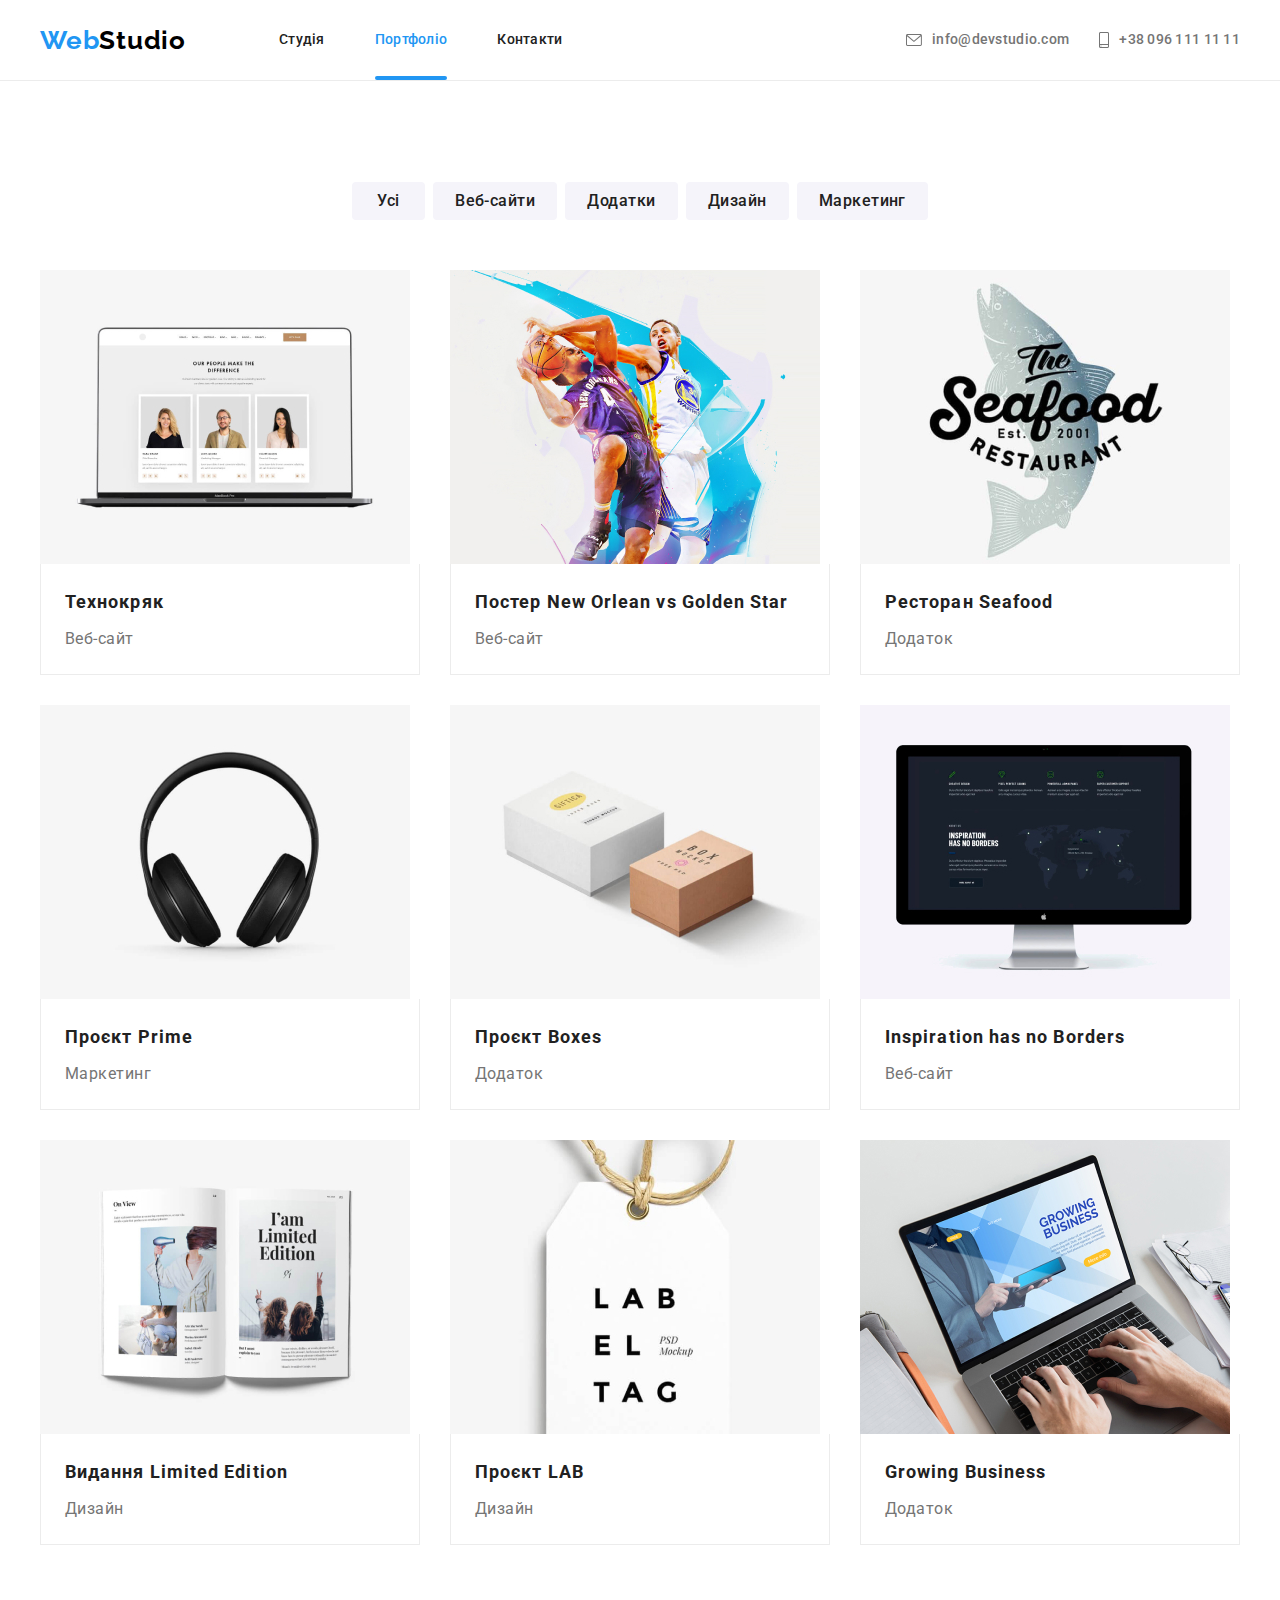
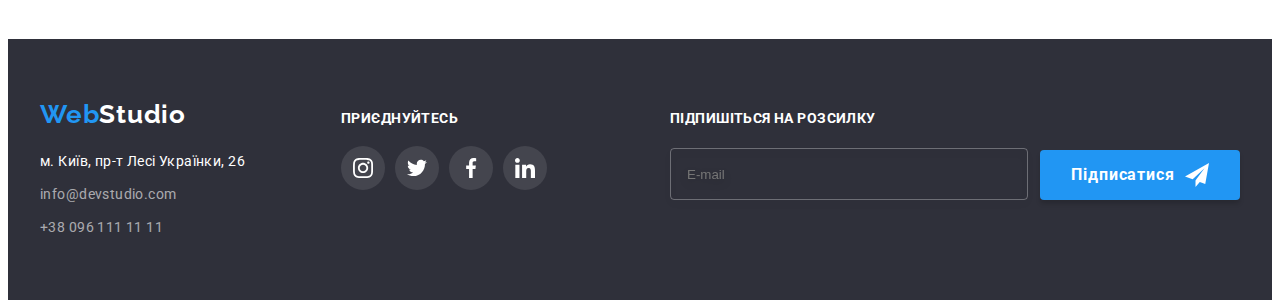
==== commit 51252a79: "sacc" ====
--- a/portfolio.html
+++ b/portfolio.html
@@ -12,7 +12,7 @@
     <link rel="stylesheet" href="https://cdnjs.cloudflare.com/ajax/libs/modern-normalize/1.1.0/modern-normalize.min.css"
         integrity="sha512-wpPYUAdjBVSE4KJnH1VR1HeZfpl1ub8YT/NKx4PuQ5NmX2tKuGu6U/JRp5y+Y8XG2tV+wKQpNHVUX03MfMFn9Q=="
         crossorigin="anonymous" referrerpolicy="no-referrer">
-    <link rel="stylesheet" href="./css/style.css">
+    <link rel="stylesheet" href="./css/main.min.css">
 </head>
 <body>
     <header class="header">
--- a/css/main.min.css
+++ b/css/main.min.css
@@ -0,0 +1 @@
+body{color:#212121;background-color:#fff;font-family:"Roboto",sans-serif;font-style:normal;position:relative;padding-top:80px}.list{list-style:none;padding:0;margin:0}.container{width:1200px;margin-left:auto;margin-right:auto;padding-left:15px;padding-right:15px}.conteiner__main-nav{display:-webkit-box;display:-ms-flexbox;display:flex}.visually-hidden{position:absolute;white-space:nowrap;width:1px;height:1px;overflow:hidden;border:0;padding:0;clip:rect(0 0 0 0);-webkit-clip-path:inset(50%);clip-path:inset(50%);margin:-1px}.section{padding-top:94px;padding-bottom:94px}.section--no-padding-top{padding-top:0}.section--secondary-bkg{background-color:#f5f4fa}.section__title{margin-top:0;margin-bottom:50px;font-weight:700;font-size:36px;line-height:1.17;text-align:center;letter-spacing:.03em}.header{display:block;border-bottom:1px solid #ececec;background-color:#fff;position:fixed;top:0;left:0;width:100%;z-index:9}.logo{margin-right:93px;color:#000;padding:10px 0;font-family:"Raleway",sans-serif;font-weight:700;font-size:26px;line-height:1.19;letter-spacing:.03em;text-decoration:none}.logo__first-part{color:#2196f3}.nav{display:-webkit-box;display:-ms-flexbox;display:flex;-webkit-box-align:center;-ms-flex-align:center;align-items:center}.site-nav,.cont-nav{display:-webkit-box;display:-ms-flexbox;display:flex;font-weight:500;font-size:14px;line-height:1.14;letter-spacing:.02em}.site-nav__item{margin-right:50px}.site-nav__item:last-child{margin-right:0}.site-nav__link{position:relative;display:block;padding-top:32px;padding-bottom:32px;color:#212121;text-decoration:none;-webkit-transition:color 250ms cubic-bezier(0.4, 0, 0.2, 1);transition:color 250ms cubic-bezier(0.4, 0, 0.2, 1)}.site-nav__link:hover,.site-nav__link:focus{color:#2196f3}.site-nav__link--current{color:#2196f3}.site-nav__link--current::after{content:"";position:absolute;bottom:0;display:block;width:100%;height:4px;border-radius:2px;background-color:#2196f3}.cont-nav{margin-left:auto;-webkit-box-orient:horizontal;-webkit-box-direction:normal;-ms-flex-direction:row;flex-direction:row}.cont-nav__link{display:-webkit-box;display:-ms-flexbox;display:flex;-webkit-box-align:center;-ms-flex-align:center;align-items:center;color:currentColor;text-decoration:none;padding-top:32px;padding-bottom:32px;-webkit-transition:color 250ms cubic-bezier(0.4, 0, 0.2, 1);transition:color 250ms cubic-bezier(0.4, 0, 0.2, 1)}.cont-nav__link:hover,.cont-nav__link:focus{color:#2196f3}.cont-nav__item{color:#757575;margin-right:30px}.cont-nav__item:last-child{margin-right:0}.cont-nav__icon{display:block;margin-right:10px;fill:currentColor}.hero{max-width:1600px;height:600px;margin-left:auto;margin-right:auto;background-color:#2f303a;text-align:center;padding-top:200px;padding-bottom:200px;background-image:-webkit-gradient(linear, left top, right top, from(rgba(47, 48, 58, 0.4)), to(rgba(47, 48, 58, 0.4))),url(../images/main-bkg-img.jpg);background-image:linear-gradient(to right, rgba(47, 48, 58, 0.4), rgba(47, 48, 58, 0.4)),url(../images/main-bkg-img.jpg);background-size:cover;background-repeat:no-repeat;background-position:center}.hero__title{margin:0;margin-bottom:30px;padding:0 200px;color:#fff;font-weight:900;font-size:44px;line-height:1.364;letter-spacing:.06em;text-transform:uppercase}.button{border-radius:4px;border:rgba(0,0,0,0);height:50px;padding:0;color:#fff;background-color:#2196f3;font-family:inherit;font-weight:700;font-size:16px;line-height:1.88;letter-spacing:.06em;-webkit-box-align:center;-ms-flex-align:center;align-items:center;text-align:center;cursor:pointer}.hero__button{width:216px}.backdrop{position:fixed;z-index:10;top:0;left:0;width:100%;height:100%;background-color:rgba(0,0,0,.2);opacity:1;scale:1;-webkit-transition:opacity 250ms cubic-bezier(0.4, 0, 0.2, 1);transition:opacity 250ms cubic-bezier(0.4, 0, 0.2, 1)}.backdrop--hidden{opacity:0;pointer-events:none}.backdrop--hidden .order-window{scale:0;opacity:0;-webkit-transform:translate(-50%, -50%);transform:translate(-50%, -50%);-webkit-transition:scale 250ms cubic-bezier(0.4, 0, 0.2, 1),opacity 250ms cubic-bezier(0.4, 0, 0.2, 1);transition:scale 250ms cubic-bezier(0.4, 0, 0.2, 1),opacity 250ms cubic-bezier(0.4, 0, 0.2, 1)}.btn-modal-close{display:-webkit-box;display:-ms-flexbox;display:flex;position:absolute;top:8px;right:8px;padding:0;border-radius:50%;width:30px;height:30px;-webkit-box-pack:center;-ms-flex-pack:center;justify-content:center;-webkit-box-align:center;-ms-flex-align:center;align-items:center;border:1px solid rgba(0,0,0,.1);background-color:var(--primary-white-color);cursor:pointer}.btn-modal-close__icon{fill:var(--pure-black-color);-webkit-transition:fill 250ms cubic-bezier(0.4, 0, 0.2, 1);transition:fill 250ms cubic-bezier(0.4, 0, 0.2, 1)}.btn-modal-close:hover .btn-modal-close__icon{fill:#2196f3}.order-window{position:absolute;z-index:10;top:50%;left:50%;-webkit-transform:translate(-50%, -50%);transform:translate(-50%, -50%);width:528px;height:581px;background-color:#fff;-webkit-box-shadow:0px 1px 3px rgba(0,0,0,.12),0px 1px 1px rgba(0,0,0,.14),0px 2px 1px rgba(0,0,0,.2);box-shadow:0px 1px 3px rgba(0,0,0,.12),0px 1px 1px rgba(0,0,0,.14),0px 2px 1px rgba(0,0,0,.2);border-radius:4px;scale:1;opacity:1}.client-form{position:relative;font-weight:700;line-height:1.15;letter-spacing:.03em;padding:40px}.client-form__title{margin-top:0;margin-bottom:12px;font-weight:700;font-size:20px;line-height:1.15;text-align:center;letter-spacing:.03em}.client-form__fields-list{margin-bottom:20px}.form-field{display:-webkit-box;display:-ms-flexbox;display:flex;position:relative;-webkit-box-orient:vertical;-webkit-box-direction:normal;-ms-flex-direction:column;flex-direction:column;width:100%;margin-bottom:10px;text-align:left;font-size:12px}.form-field__label{margin-bottom:4px;font-weight:400;line-height:1.17;letter-spacing:.01em;color:#757575}.form-field__input{margin:0;padding-top:12px;padding-bottom:12px;padding-left:42px;border:1px solid rgba(33,33,33,.2);border-radius:4px;-webkit-transition:color 250ms cubic-bezier(0.4, 0, 0.2, 1),border-color 250ms cubic-bezier(0.4, 0, 0.2, 1);transition:color 250ms cubic-bezier(0.4, 0, 0.2, 1),border-color 250ms cubic-bezier(0.4, 0, 0.2, 1)}.form-field__input:focus,.form-field__input:focus~.form-field__icon{fill:#2196f3;border-color:#2196f3}.form-field__textarea{resize:none;height:120px;margin:0;padding:12px 16px;border:1px solid rgba(33,33,33,.2);border-radius:4px;-webkit-transition:color 250ms cubic-bezier(0.4, 0, 0.2, 1),border-color 250ms cubic-bezier(0.4, 0, 0.2, 1);transition:color 250ms cubic-bezier(0.4, 0, 0.2, 1),border-color 250ms cubic-bezier(0.4, 0, 0.2, 1)}.form-field__textarea:focus{fill:#2196f3;border-color:#2196f3}.form-field__textarea::-webkit-input-placeholder{font-weight:400;font-size:12px;line-height:1.17;letter-spacing:.01em;color:rgba(117,117,117,.5)}.form-field__textarea::-moz-placeholder{font-weight:400;font-size:12px;line-height:1.17;letter-spacing:.01em;color:rgba(117,117,117,.5)}.form-field__textarea:-ms-input-placeholder{font-weight:400;font-size:12px;line-height:1.17;letter-spacing:.01em;color:rgba(117,117,117,.5)}.form-field__textarea::-ms-input-placeholder{font-weight:400;font-size:12px;line-height:1.17;letter-spacing:.01em;color:rgba(117,117,117,.5)}.form-field__textarea::placeholder{font-weight:400;font-size:12px;line-height:1.17;letter-spacing:.01em;color:rgba(117,117,117,.5)}.form-field__icon{position:absolute;top:50%;left:12px;width:18px;height:18px;display:block;line-height:0px;color:currentColor}.policy{position:relative;margin-bottom:30px;display:-webkit-box;display:-ms-flexbox;display:flex;-webkit-box-align:center;-ms-flex-align:center;align-items:center;-webkit-box-pack:center;-ms-flex-pack:center;justify-content:center;color:#757575;font-weight:400;font-size:14px;line-height:1.72}.policy__icon{display:-webkit-box;display:-ms-flexbox;display:flex;margin-right:8px;width:16px;height:15px;border-radius:2px;border:solid 2px #000;opacity:1;-webkit-transition:border-color 250ms cubic-bezier(0.4, 0, 0.2, 1);transition:border-color 250ms cubic-bezier(0.4, 0, 0.2, 1)}.policy__icon--checked{position:absolute;top:50%;left:17px;-webkit-transform:translateY(-50%);transform:translateY(-50%);border-radius:2px;background:#2196f3;width:16px;height:15px;fill:#fff;opacity:0;scale:.2;-webkit-transition:opacity 250ms cubic-bezier(0.4, 0, 0.2, 1),scale 250ms cubic-bezier(0.4, 0, 0.2, 1);transition:opacity 250ms cubic-bezier(0.4, 0, 0.2, 1),scale 250ms cubic-bezier(0.4, 0, 0.2, 1)}.policy__checkbox{position:absolute;width:1px;height:1px;margin:-1px;border:0;padding:0;clip:rect(0 0 0 0);overflow:hidden}.policy__checkbox:checked~.policy__icon--checked{opacity:1;scale:1}.policy__link{color:#2196f3}.send-form__button{width:200px;-webkit-box-shadow:0px 4px 4px rgba(0,0,0,.15);box-shadow:0px 4px 4px rgba(0,0,0,.15);-webkit-transition:background-color 250ms cubic-bezier(0.4, 0, 0.2, 1);transition:background-color 250ms cubic-bezier(0.4, 0, 0.2, 1)}.send-form__button:hover,.send-form__button:focus{background-color:#188ce8}.instruments-list{display:-webkit-box;display:-ms-flexbox;display:flex}.instrument{width:270px;margin-right:30px}.instrument:last-child{margin-right:0}.instrument__area{display:-webkit-box;display:-ms-flexbox;display:flex;width:270px;height:120px;-webkit-box-pack:center;-ms-flex-pack:center;justify-content:center;-webkit-box-align:center;-ms-flex-align:center;align-items:center;background-color:#f5f4fa;border-radius:4px;margin-bottom:30px}.instrument__icon{height:70px;width:70px}.instrument__title{margin-top:0;margin-bottom:10px;font-weight:700;font-size:14px;line-height:1.143;letter-spacing:.03em;text-transform:uppercase}.instrument__text{color:#757575;font-weight:400;font-size:14px;line-height:1.72;margin-top:0;margin-bottom:0;letter-spacing:.03em}.service-list{display:-webkit-box;display:-ms-flexbox;display:flex}.service{position:relative}.service{margin-right:30px}.service:last-child{margin-right:0}.service__img{display:block}.service__title{display:-webkit-box;display:-ms-flexbox;display:flex;position:absolute;width:100%;height:70px;bottom:0;left:0;text-transform:uppercase;-webkit-box-align:center;-ms-flex-align:center;align-items:center;-webkit-box-pack:center;-ms-flex-pack:center;justify-content:center;font-weight:700;font-size:14px;line-height:1.14;letter-spacing:.03em;background-color:rgba(47,48,58,.8);color:#fff;margin:0}.team-list{display:-webkit-box;display:-ms-flexbox;display:flex}.team-member{background-color:#fff;text-align:center;-webkit-box-shadow:0px 1px 3px rgba(0,0,0,.12),0px 1px 1px rgba(0,0,0,.14),0px 2px 1px rgba(0,0,0,.2);box-shadow:0px 1px 3px rgba(0,0,0,.12),0px 1px 1px rgba(0,0,0,.14),0px 2px 1px rgba(0,0,0,.2);border-radius:0px 0px 4px 4px}.team-member{margin-right:30px}.team-member:last-child{margin:0}.team-member__description{padding-top:30px;padding-bottom:30px}.team-member__photo{display:block}.team-member__title{color:#212121;font-weight:500;font-size:16px;margin-top:0;margin-bottom:10px}.team-member__position{margin-top:0;margin-bottom:16px;color:#757575}.social-area{display:-webkit-box;display:-ms-flexbox;display:flex;-webkit-box-pack:center;-ms-flex-pack:center;justify-content:center;-webkit-box-align:center;-ms-flex-align:center;align-items:center}.social-area__item{margin-right:10px}.social-area__item:last-child{margin-right:0}.social-area__link{width:44px;height:44px;border-radius:50%;display:-webkit-box;display:-ms-flexbox;display:flex;-webkit-box-align:center;-ms-flex-align:center;align-items:center;-webkit-box-pack:center;-ms-flex-pack:center;justify-content:center;color:#afb1b8;-webkit-transition:color 250ms cubic-bezier(0.4, 0, 0.2, 1),background-color 250ms cubic-bezier(0.4, 0, 0.2, 1);transition:color 250ms cubic-bezier(0.4, 0, 0.2, 1),background-color 250ms cubic-bezier(0.4, 0, 0.2, 1)}.social-area__link:hover,.social-area__link:focus{background-color:#2196f3;color:#fff}.social-area__link--inverse{color:#fff;background-color:rgba(255,255,255,.1)}.social-area__icon{width:20px;height:20px;fill:currentColor}.clients-list{display:-webkit-box;display:-ms-flexbox;display:flex}.company{margin-right:30px}.company:last-child{margin-right:0}.company__link{display:-webkit-box;display:-ms-flexbox;display:flex;-webkit-box-align:center;-ms-flex-align:center;align-items:center;-webkit-box-pack:center;-ms-flex-pack:center;justify-content:center;width:170px;height:92px;border:1px solid #afb1b8;border-radius:4px;color:#afb1b8;-webkit-transition:color 250ms cubic-bezier(0.4, 0, 0.2, 1),border-color 250ms cubic-bezier(0.4, 0, 0.2, 1);transition:color 250ms cubic-bezier(0.4, 0, 0.2, 1),border-color 250ms cubic-bezier(0.4, 0, 0.2, 1)}.company__link:hover,.company__link:focus{color:#2196f3;border-color:#2196f3}.company__icon{height:60px;width:106px;fill:currentColor}.footer{background-color:#2f303a;padding-top:60px;padding-bottom:60px}.footer__information{display:-webkit-box;display:-ms-flexbox;display:flex;-webkit-box-align:baseline;-ms-flex-align:baseline;align-items:baseline}.footer__adress-area{font-style:normal;font-size:14px;line-height:1.71;letter-spacing:.03em;padding-top:20px;width:231px}.footer__logo{color:#fff;margin-right:0;padding:0}.adress__link{color:rgba(255,255,255,.6);text-decoration:none;-webkit-transition:color 250ms cubic-bezier(0.4, 0, 0.2, 1);transition:color 250ms cubic-bezier(0.4, 0, 0.2, 1)}.adress__link:hover,.adress__link:focus{color:#2196f3}.adress__link--white{color:#fff}.adress__item{margin-bottom:9px}.adress__item:last-child{margin-bottom:0}.join-us{padding-left:70px}.join-us__title{text-transform:uppercase;color:#fff;margin-top:0;margin-bottom:20px;font-weight:700;font-size:14px;line-height:16px;letter-spacing:.03em}.subscribe{display:-webkit-box;display:-ms-flexbox;display:flex;margin-left:auto;-webkit-box-align:end;-ms-flex-align:end;align-items:end}.subscribe__field{display:-webkit-box;display:-ms-flexbox;display:flex;-webkit-box-orient:vertical;-webkit-box-direction:normal;-ms-flex-direction:column;flex-direction:column;width:358px;margin-right:12px}.subscribe__field::-webkit-input-placeholder{font-weight:400;font-size:16px;line-height:1.25;display:-webkit-box;display:flex;-webkit-box-align:center;align-items:center;letter-spacing:.03em;color:rgba(255,255,255,.6)}.subscribe__field::-moz-placeholder{font-weight:400;font-size:16px;line-height:1.25;display:flex;align-items:center;letter-spacing:.03em;color:rgba(255,255,255,.6)}.subscribe__field:-ms-input-placeholder{font-weight:400;font-size:16px;line-height:1.25;display:-ms-flexbox;display:flex;-ms-flex-align:center;align-items:center;letter-spacing:.03em;color:rgba(255,255,255,.6)}.subscribe__field::-ms-input-placeholder{font-weight:400;font-size:16px;line-height:1.25;display:-ms-flexbox;display:flex;-ms-flex-align:center;align-items:center;letter-spacing:.03em;color:rgba(255,255,255,.6)}.subscribe__field::placeholder{font-weight:400;font-size:16px;line-height:1.25;display:-webkit-box;display:-ms-flexbox;display:flex;-webkit-box-align:center;-ms-flex-align:center;align-items:center;letter-spacing:.03em;color:rgba(255,255,255,.6)}.subscribe__label{font-weight:700;font-size:14px;line-height:1.43;letter-spacing:.03em;text-transform:uppercase;color:#fff;margin-bottom:20px}.subscribe__input{height:50px;color:#fff;background-color:rgba(0,0,0,0);padding:0;padding-left:16px;border:1px solid rgba(255,255,255,.3);-webkit-filter:drop-shadow(0px 4px 4px rgba(0, 0, 0, 0.15));filter:drop-shadow(0px 4px 4px rgba(0, 0, 0, 0.15));border-radius:4px}.subscribe__button{width:200px;display:-webkit-box;display:-ms-flexbox;display:flex;-webkit-box-pack:center;-ms-flex-pack:center;justify-content:center;-webkit-box-shadow:0px 4px 4px rgba(0,0,0,.15);box-shadow:0px 4px 4px rgba(0,0,0,.15);-webkit-transition:background-color 250ms cubic-bezier(0.4, 0, 0.2, 1);transition:background-color 250ms cubic-bezier(0.4, 0, 0.2, 1)}.subscribe__button:hover,.subscribe__button:focus{background-color:#188ce8}.subscribe__icon{width:24px;height:24px;fill:#fff;margin-left:10px}.filter{display:-webkit-box;display:-ms-flexbox;display:flex;-webkit-box-pack:center;-ms-flex-pack:center;justify-content:center;margin-bottom:50px}.filter__item{margin-right:8px}.filter__item:last-child{margin-right:0}.filter__button{color:#212121;background-color:#f5f4fa;min-width:73px;height:38px;width:auto;font-weight:500;font-size:16px;line-height:1.62;text-align:center;letter-spacing:.03em;padding:0px 22px;-webkit-transition:color 250ms cubic-bezier(0.4, 0, 0.2, 1),background-color 250ms cubic-bezier(0.4, 0, 0.2, 1),-webkit-box-shadow 250ms cubic-bezier(0.4, 0, 0.2, 1);transition:color 250ms cubic-bezier(0.4, 0, 0.2, 1),background-color 250ms cubic-bezier(0.4, 0, 0.2, 1),-webkit-box-shadow 250ms cubic-bezier(0.4, 0, 0.2, 1);transition:color 250ms cubic-bezier(0.4, 0, 0.2, 1),background-color 250ms cubic-bezier(0.4, 0, 0.2, 1),box-shadow 250ms cubic-bezier(0.4, 0, 0.2, 1);transition:color 250ms cubic-bezier(0.4, 0, 0.2, 1),background-color 250ms cubic-bezier(0.4, 0, 0.2, 1),box-shadow 250ms cubic-bezier(0.4, 0, 0.2, 1),-webkit-box-shadow 250ms cubic-bezier(0.4, 0, 0.2, 1)}.filter__button:hover,.filter__button:focus{color:#fff;background-color:#2196f3;-webkit-box-shadow:0px 4px 4px rgba(0,0,0,.15);box-shadow:0px 4px 4px rgba(0,0,0,.15)}.examples{display:-webkit-box;display:-ms-flexbox;display:flex;-ms-flex-wrap:wrap;flex-wrap:wrap}.example{width:calc((100% - 60px)/3);margin-right:30px;margin-bottom:30px;-webkit-transition:-webkit-box-shadow 250ms cubic-bezier(0.4, 0, 0.2, 1);transition:-webkit-box-shadow 250ms cubic-bezier(0.4, 0, 0.2, 1);transition:box-shadow 250ms cubic-bezier(0.4, 0, 0.2, 1);transition:box-shadow 250ms cubic-bezier(0.4, 0, 0.2, 1), -webkit-box-shadow 250ms cubic-bezier(0.4, 0, 0.2, 1)}.example:hover,.example:focus{-webkit-box-shadow:0px 1px 1px rgba(0,0,0,.12),0px 4px 4px rgba(0,0,0,.06),1px 4px 6px rgba(0,0,0,.16);box-shadow:0px 1px 1px rgba(0,0,0,.12),0px 4px 4px rgba(0,0,0,.06),1px 4px 6px rgba(0,0,0,.16)}.example:nth-child(3n){margin-right:0}.example:nth-last-child(-n+3){margin-bottom:0}.example__link{text-decoration:none;margin:0;display:block}.example__title{color:#212121;font-weight:700;font-size:18px;line-height:2;letter-spacing:.06em;margin-bottom:4px;margin-top:0}.example__category{color:#757575;font-size:16px;line-height:1.875;letter-spacing:.03em;margin:0}.example__img{display:block}.example__pop-up{position:relative;overflow:hidden}.example__overlay{position:absolute;width:100%;height:100%;background-color:#2196f3;opacity:.9;-webkit-transform:translatey(0);transform:translatey(0);-webkit-transition:-webkit-transform 250ms cubic-bezier(0.4, 0, 0.2, 1);transition:-webkit-transform 250ms cubic-bezier(0.4, 0, 0.2, 1);transition:transform 250ms cubic-bezier(0.4, 0, 0.2, 1);transition:transform 250ms cubic-bezier(0.4, 0, 0.2, 1), -webkit-transform 250ms cubic-bezier(0.4, 0, 0.2, 1)}.example:hover .example__overlay,.example:focus .example__overlay{opacity:.9;-webkit-transform:translateY(-100%);transform:translateY(-100%)}.example__text{position:absolute;color:#fff;font-size:18px;line-height:1.56;letter-spacing:.03em;opacity:0;left:0;top:0;margin:0;height:100%;padding:63px 24px}.example:hover .example__text,.example:focus .example__text{opacity:1}.example__description{margin:0;padding:20px 24px;border-bottom:1px solid #ececec;border-right:1px solid #ececec;border-left:1px solid #ececec}/*# sourceMappingURL=main.min.css.map */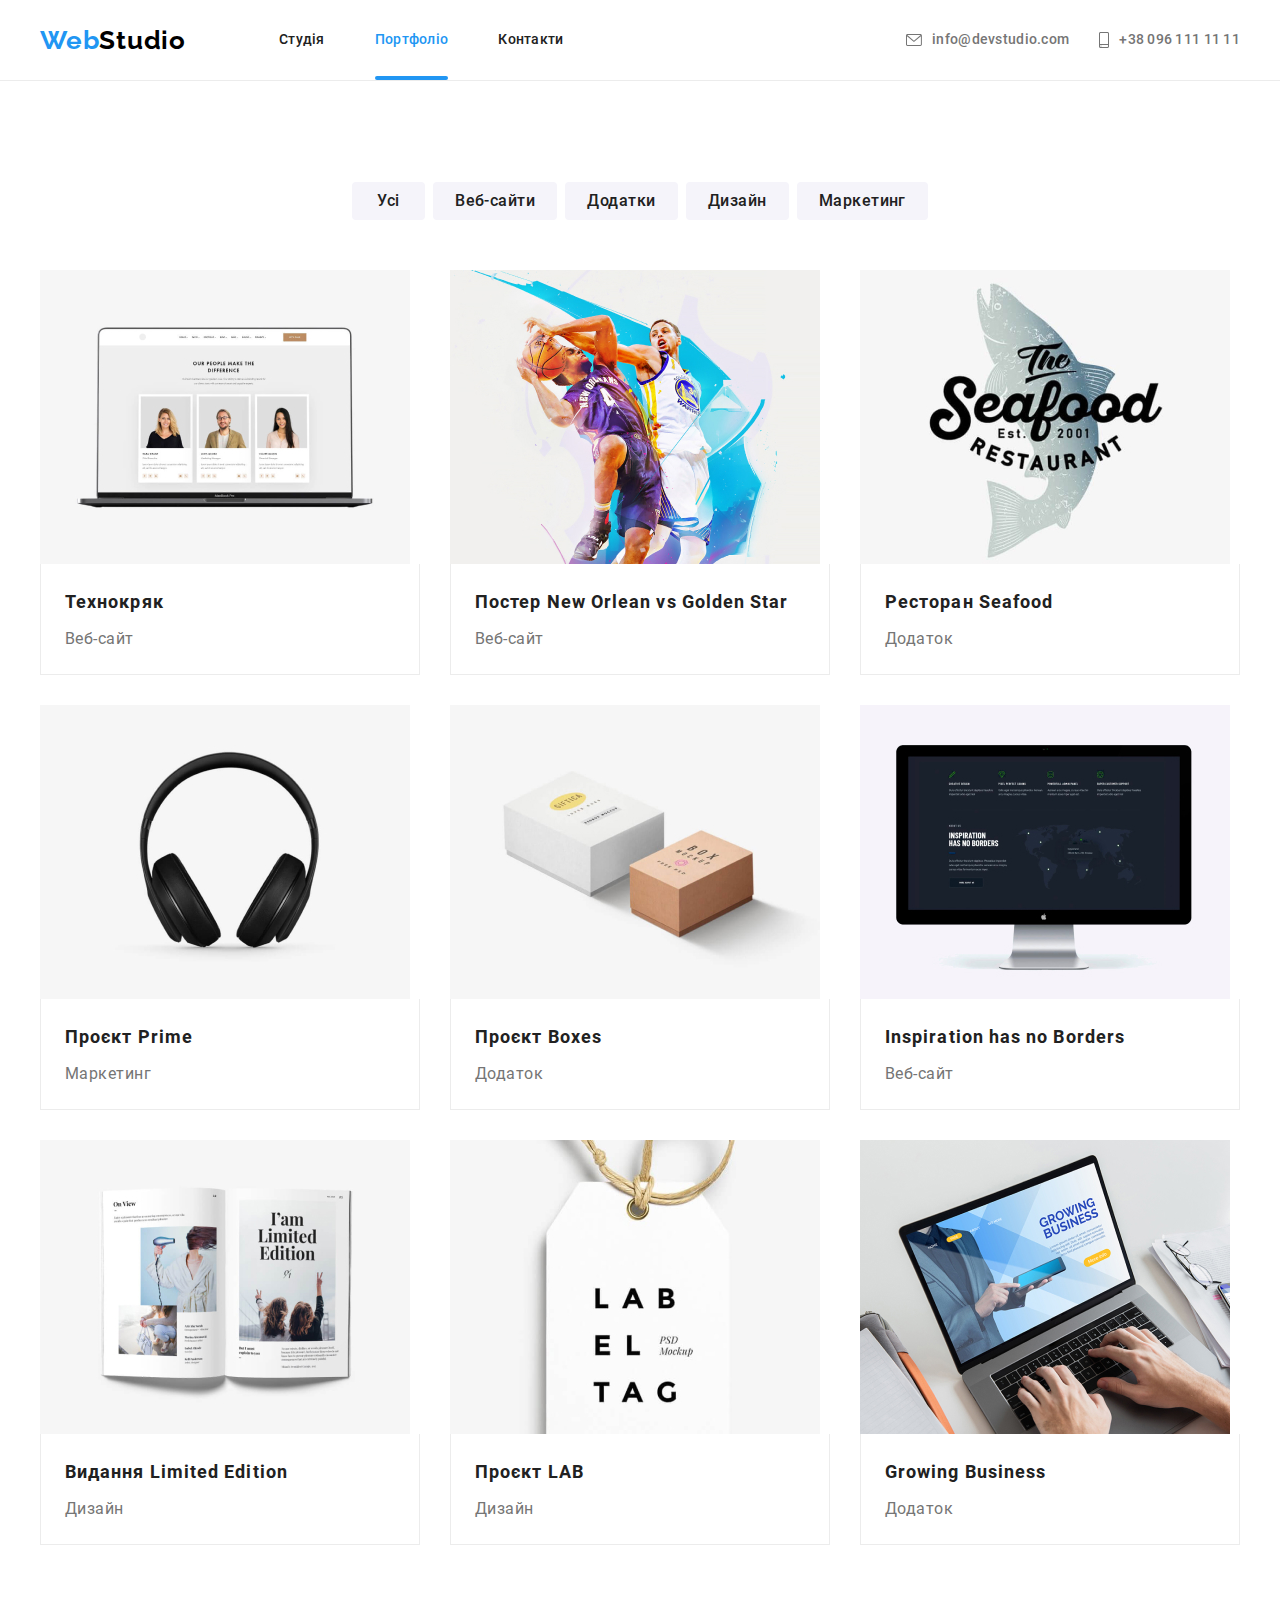
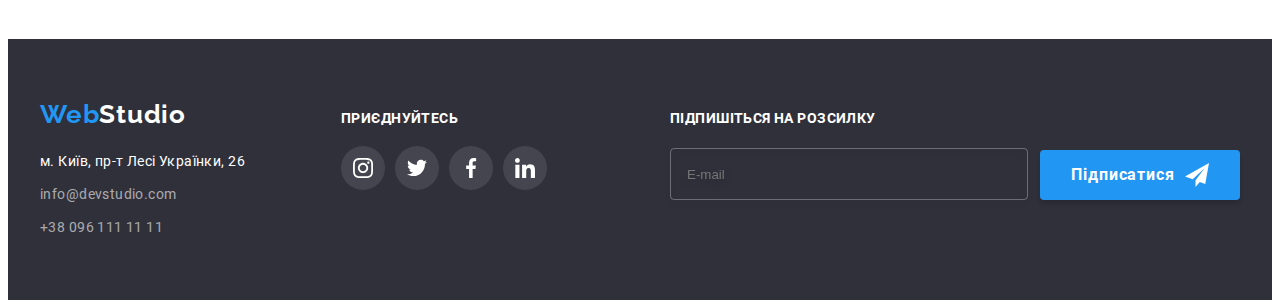
==== commit 0b4db793: "fonts" ====
--- a/portfolio.html
+++ b/portfolio.html
@@ -5,10 +5,6 @@
     <meta http-equiv="X-UA-Compatible" content="IE=edge">
     <meta name="viewport" content="width=device-width, initial-scale=1.0">
     <title>Портфоліо</title>
-    <link rel="preconnect" href="https://fonts.googleapis.com">
-    <link rel="preconnect" href="https://fonts.gstatic.com" crossorigin>
-    <link href="https://fonts.googleapis.com/css2?family=Raleway:wght@700&family=Roboto:wght@400;500;700;900&display=swap"
-        rel="stylesheet">
     <link rel="stylesheet" href="https://cdnjs.cloudflare.com/ajax/libs/modern-normalize/1.1.0/modern-normalize.min.css"
         integrity="sha512-wpPYUAdjBVSE4KJnH1VR1HeZfpl1ub8YT/NKx4PuQ5NmX2tKuGu6U/JRp5y+Y8XG2tV+wKQpNHVUX03MfMFn9Q=="
         crossorigin="anonymous" referrerpolicy="no-referrer">
@@ -21,14 +17,14 @@
             <!-- меню навігації в хедері ВЕМ-->
             <nav class="nav">
                 <a href="./index.html" class="logo"> <span class="logo__first-part">Web</span>Studio</a>
-                <ul class="site-nav list">
+                <ul class="site-nav">
                     <li class="site-nav__item"><a href="./index.html" class="site-nav__link">Студія</a></li>
                     <li class="site-nav__item"><a href="./portfolio.html" class="site-nav__link site-nav__link--current">Портфоліо</a></li>
                     <li class="site-nav__item"><a href="#" class="site-nav__link">Контакти</a></li>
                 </ul>
             </nav>
             <!--контакти в хедері-->
-            <ul class="cont-nav list">
+            <ul class="cont-nav">
                 <li class="cont-nav__item">
                     <a href="mailto:info@devstudio.com" class="cont-nav__link">
                         <svg class="cont-nav__icon" width="16px" height="16px">
@@ -47,17 +43,17 @@
     <main>
         <section class="section">
         <div class="container">
-            <h1 class="section__title visually-hidden">Приклади наших робіт</h1>
+            <h1 class="section__title--hidden">Приклади наших робіт</h1>
             <!--фільтри за типом робіт-->
-            <ul class="filter list">
-                <li class="filter__item"><button class="button filter__button" type="button">Усі</button></li>
-                <li class="filter__item"><button class="button filter__button" type="button">Веб-сайти</button></li>
-                <li class="filter__item"><button class="button filter__button" type="button">Додатки</button></li>
-                <li class="filter__item"><button class="button filter__button" type="button">Дизайн</button></li>
-                <li class="filter__item"><button class="button filter__button" type="button">Маркетинг</button></li>
+            <ul class="card-set filter">
+                <li class="filter__item"><button class="filter__button" type="button">Усі</button></li>
+                <li class="filter__item"><button class="filter__button" type="button">Веб-сайти</button></li>
+                <li class="filter__item"><button class="filter__button" type="button">Додатки</button></li>
+                <li class="filter__item"><button class="filter__button" type="button">Дизайн</button></li>
+                <li class="filter__item"><button class="filter__button" type="button">Маркетинг</button></li>
             </ul>
             <!--матеріал, приклади робіт, для фільтрування-->
-            <ul class="examples list">
+            <ul class="card-set examples">
                 <li class="example">
                     <a class="example__link" href="#">
                         <div class="example__pop-up">
@@ -205,7 +201,7 @@
                 <div class="footer__contacts">
                     <a href="./index.html" class="logo footer__logo"><span class="logo__first-part">Web</span>Studio</a>
                     <address class="footer__adress-area">
-                        <ul class="adress list">
+                        <ul class="adress">
                             <li class="adress__item">
                                 <a href="https://goo.gl/maps/CPtrU1FHBa2aNyZL9" class="adress__link adress__link--white"
                                     target="_blank" rel="noopener noreferrer nofollow">м. Київ, пр-т Лесі
@@ -222,12 +218,12 @@
                 </div>
                 <div class="join-us">
                     <h3 class="join-us__title">Приєднуйтесь</h3>
-                    <ul class="social-area list">
+                    <ul class="social-area">
                         <!--прибрати поінтери списку-->
                         <li class="social-area__item">
                             <!-- інстаграм -->
                             <a class="social-area__link social-area__link--inverse" href="#" aria-label="Instagram">
-                                <span class="visually-hidden">інстаграм</span>
+                                <span class="social-area__title--hidden">інстаграм</span>
                                 <svg class="social-area__icon">
                                     <use href="./images/symbol-defs.svg#icon-instagram"></use>
                                 </svg>
@@ -236,7 +232,7 @@
                         <li class="social-area__item">
                             <!-- твітер -->
                             <a class="social-area__link social-area__link--inverse" href="#" aria-label="Twitter">
-                                <span class="visually-hidden">твіттер</span>
+                                <span class="social-area__title--hidden">твіттер</span>
                                 <svg class="social-area__icon">
                                     <use href="./images/symbol-defs.svg#icon-twitter"></use>
                                 </svg>
@@ -245,7 +241,7 @@
                         <li class="social-area__item">
                             <!-- фейсбук -->
                             <a class="social-area__link social-area__link--inverse" href="#" aria-label="Facebook">
-                                <span class="visually-hidden">фейсбук</span>
+                                <span class="social-area__title--hidden">фейсбук</span>
                                 <svg class="social-area__icon">
                                     <use href="./images/symbol-defs.svg#icon-facebook"></use>
                                 </svg>
@@ -254,7 +250,7 @@
                         <li class="social-area__item">
                             <!-- лінкед ін -->
                             <a class="social-area__link social-area__link--inverse" href="#" aria-label="LinkedIn">
-                                <span class="visually-hidden">лінкедін</span>
+                                <span class="social-area__title--hidden">лінкедін</span>
                                 <svg class="social-area__icon">
                                     <use href="./images/symbol-defs.svg#icon-linkedin"></use>
                                 </svg>
@@ -268,7 +264,7 @@
                         <input class="subscribe__input" type="email" name="subscribe-email" id="subscribe-email"
                             placeholder="E-mail">
                     </div>
-                    <button class="button subscribe__button" type="submit">Підписатися
+                    <button class="subscribe__button" type="submit">Підписатися
                         <svg class="subscribe__icon">
                             <use href="./images/symbol-defs.svg#icon-send"></use>
                         </svg>
--- a/css/main.min.css
+++ b/css/main.min.css
@@ -1 +1 @@
-body{color:#212121;background-color:#fff;font-family:"Roboto",sans-serif;font-style:normal;position:relative;padding-top:80px}.list{list-style:none;padding:0;margin:0}.container{width:1200px;margin-left:auto;margin-right:auto;padding-left:15px;padding-right:15px}.conteiner__main-nav{display:-webkit-box;display:-ms-flexbox;display:flex}.visually-hidden{position:absolute;white-space:nowrap;width:1px;height:1px;overflow:hidden;border:0;padding:0;clip:rect(0 0 0 0);-webkit-clip-path:inset(50%);clip-path:inset(50%);margin:-1px}.section{padding-top:94px;padding-bottom:94px}.section--no-padding-top{padding-top:0}.section--secondary-bkg{background-color:#f5f4fa}.section__title{margin-top:0;margin-bottom:50px;font-weight:700;font-size:36px;line-height:1.17;text-align:center;letter-spacing:.03em}.header{display:block;border-bottom:1px solid #ececec;background-color:#fff;position:fixed;top:0;left:0;width:100%;z-index:9}.logo{margin-right:93px;color:#000;padding:10px 0;font-family:"Raleway",sans-serif;font-weight:700;font-size:26px;line-height:1.19;letter-spacing:.03em;text-decoration:none}.logo__first-part{color:#2196f3}.nav{display:-webkit-box;display:-ms-flexbox;display:flex;-webkit-box-align:center;-ms-flex-align:center;align-items:center}.site-nav,.cont-nav{display:-webkit-box;display:-ms-flexbox;display:flex;font-weight:500;font-size:14px;line-height:1.14;letter-spacing:.02em}.site-nav__item{margin-right:50px}.site-nav__item:last-child{margin-right:0}.site-nav__link{position:relative;display:block;padding-top:32px;padding-bottom:32px;color:#212121;text-decoration:none;-webkit-transition:color 250ms cubic-bezier(0.4, 0, 0.2, 1);transition:color 250ms cubic-bezier(0.4, 0, 0.2, 1)}.site-nav__link:hover,.site-nav__link:focus{color:#2196f3}.site-nav__link--current{color:#2196f3}.site-nav__link--current::after{content:"";position:absolute;bottom:0;display:block;width:100%;height:4px;border-radius:2px;background-color:#2196f3}.cont-nav{margin-left:auto;-webkit-box-orient:horizontal;-webkit-box-direction:normal;-ms-flex-direction:row;flex-direction:row}.cont-nav__link{display:-webkit-box;display:-ms-flexbox;display:flex;-webkit-box-align:center;-ms-flex-align:center;align-items:center;color:currentColor;text-decoration:none;padding-top:32px;padding-bottom:32px;-webkit-transition:color 250ms cubic-bezier(0.4, 0, 0.2, 1);transition:color 250ms cubic-bezier(0.4, 0, 0.2, 1)}.cont-nav__link:hover,.cont-nav__link:focus{color:#2196f3}.cont-nav__item{color:#757575;margin-right:30px}.cont-nav__item:last-child{margin-right:0}.cont-nav__icon{display:block;margin-right:10px;fill:currentColor}.hero{max-width:1600px;height:600px;margin-left:auto;margin-right:auto;background-color:#2f303a;text-align:center;padding-top:200px;padding-bottom:200px;background-image:-webkit-gradient(linear, left top, right top, from(rgba(47, 48, 58, 0.4)), to(rgba(47, 48, 58, 0.4))),url(../images/main-bkg-img.jpg);background-image:linear-gradient(to right, rgba(47, 48, 58, 0.4), rgba(47, 48, 58, 0.4)),url(../images/main-bkg-img.jpg);background-size:cover;background-repeat:no-repeat;background-position:center}.hero__title{margin:0;margin-bottom:30px;padding:0 200px;color:#fff;font-weight:900;font-size:44px;line-height:1.364;letter-spacing:.06em;text-transform:uppercase}.button{border-radius:4px;border:rgba(0,0,0,0);height:50px;padding:0;color:#fff;background-color:#2196f3;font-family:inherit;font-weight:700;font-size:16px;line-height:1.88;letter-spacing:.06em;-webkit-box-align:center;-ms-flex-align:center;align-items:center;text-align:center;cursor:pointer}.hero__button{width:216px}.backdrop{position:fixed;z-index:10;top:0;left:0;width:100%;height:100%;background-color:rgba(0,0,0,.2);opacity:1;scale:1;-webkit-transition:opacity 250ms cubic-bezier(0.4, 0, 0.2, 1);transition:opacity 250ms cubic-bezier(0.4, 0, 0.2, 1)}.backdrop--hidden{opacity:0;pointer-events:none}.backdrop--hidden .order-window{scale:0;opacity:0;-webkit-transform:translate(-50%, -50%);transform:translate(-50%, -50%);-webkit-transition:scale 250ms cubic-bezier(0.4, 0, 0.2, 1),opacity 250ms cubic-bezier(0.4, 0, 0.2, 1);transition:scale 250ms cubic-bezier(0.4, 0, 0.2, 1),opacity 250ms cubic-bezier(0.4, 0, 0.2, 1)}.btn-modal-close{display:-webkit-box;display:-ms-flexbox;display:flex;position:absolute;top:8px;right:8px;padding:0;border-radius:50%;width:30px;height:30px;-webkit-box-pack:center;-ms-flex-pack:center;justify-content:center;-webkit-box-align:center;-ms-flex-align:center;align-items:center;border:1px solid rgba(0,0,0,.1);background-color:var(--primary-white-color);cursor:pointer}.btn-modal-close__icon{fill:var(--pure-black-color);-webkit-transition:fill 250ms cubic-bezier(0.4, 0, 0.2, 1);transition:fill 250ms cubic-bezier(0.4, 0, 0.2, 1)}.btn-modal-close:hover .btn-modal-close__icon{fill:#2196f3}.order-window{position:absolute;z-index:10;top:50%;left:50%;-webkit-transform:translate(-50%, -50%);transform:translate(-50%, -50%);width:528px;height:581px;background-color:#fff;-webkit-box-shadow:0px 1px 3px rgba(0,0,0,.12),0px 1px 1px rgba(0,0,0,.14),0px 2px 1px rgba(0,0,0,.2);box-shadow:0px 1px 3px rgba(0,0,0,.12),0px 1px 1px rgba(0,0,0,.14),0px 2px 1px rgba(0,0,0,.2);border-radius:4px;scale:1;opacity:1}.client-form{position:relative;font-weight:700;line-height:1.15;letter-spacing:.03em;padding:40px}.client-form__title{margin-top:0;margin-bottom:12px;font-weight:700;font-size:20px;line-height:1.15;text-align:center;letter-spacing:.03em}.client-form__fields-list{margin-bottom:20px}.form-field{display:-webkit-box;display:-ms-flexbox;display:flex;position:relative;-webkit-box-orient:vertical;-webkit-box-direction:normal;-ms-flex-direction:column;flex-direction:column;width:100%;margin-bottom:10px;text-align:left;font-size:12px}.form-field__label{margin-bottom:4px;font-weight:400;line-height:1.17;letter-spacing:.01em;color:#757575}.form-field__input{margin:0;padding-top:12px;padding-bottom:12px;padding-left:42px;border:1px solid rgba(33,33,33,.2);border-radius:4px;-webkit-transition:color 250ms cubic-bezier(0.4, 0, 0.2, 1),border-color 250ms cubic-bezier(0.4, 0, 0.2, 1);transition:color 250ms cubic-bezier(0.4, 0, 0.2, 1),border-color 250ms cubic-bezier(0.4, 0, 0.2, 1)}.form-field__input:focus,.form-field__input:focus~.form-field__icon{fill:#2196f3;border-color:#2196f3}.form-field__textarea{resize:none;height:120px;margin:0;padding:12px 16px;border:1px solid rgba(33,33,33,.2);border-radius:4px;-webkit-transition:color 250ms cubic-bezier(0.4, 0, 0.2, 1),border-color 250ms cubic-bezier(0.4, 0, 0.2, 1);transition:color 250ms cubic-bezier(0.4, 0, 0.2, 1),border-color 250ms cubic-bezier(0.4, 0, 0.2, 1)}.form-field__textarea:focus{fill:#2196f3;border-color:#2196f3}.form-field__textarea::-webkit-input-placeholder{font-weight:400;font-size:12px;line-height:1.17;letter-spacing:.01em;color:rgba(117,117,117,.5)}.form-field__textarea::-moz-placeholder{font-weight:400;font-size:12px;line-height:1.17;letter-spacing:.01em;color:rgba(117,117,117,.5)}.form-field__textarea:-ms-input-placeholder{font-weight:400;font-size:12px;line-height:1.17;letter-spacing:.01em;color:rgba(117,117,117,.5)}.form-field__textarea::-ms-input-placeholder{font-weight:400;font-size:12px;line-height:1.17;letter-spacing:.01em;color:rgba(117,117,117,.5)}.form-field__textarea::placeholder{font-weight:400;font-size:12px;line-height:1.17;letter-spacing:.01em;color:rgba(117,117,117,.5)}.form-field__icon{position:absolute;top:50%;left:12px;width:18px;height:18px;display:block;line-height:0px;color:currentColor}.policy{position:relative;margin-bottom:30px;display:-webkit-box;display:-ms-flexbox;display:flex;-webkit-box-align:center;-ms-flex-align:center;align-items:center;-webkit-box-pack:center;-ms-flex-pack:center;justify-content:center;color:#757575;font-weight:400;font-size:14px;line-height:1.72}.policy__icon{display:-webkit-box;display:-ms-flexbox;display:flex;margin-right:8px;width:16px;height:15px;border-radius:2px;border:solid 2px #000;opacity:1;-webkit-transition:border-color 250ms cubic-bezier(0.4, 0, 0.2, 1);transition:border-color 250ms cubic-bezier(0.4, 0, 0.2, 1)}.policy__icon--checked{position:absolute;top:50%;left:17px;-webkit-transform:translateY(-50%);transform:translateY(-50%);border-radius:2px;background:#2196f3;width:16px;height:15px;fill:#fff;opacity:0;scale:.2;-webkit-transition:opacity 250ms cubic-bezier(0.4, 0, 0.2, 1),scale 250ms cubic-bezier(0.4, 0, 0.2, 1);transition:opacity 250ms cubic-bezier(0.4, 0, 0.2, 1),scale 250ms cubic-bezier(0.4, 0, 0.2, 1)}.policy__checkbox{position:absolute;width:1px;height:1px;margin:-1px;border:0;padding:0;clip:rect(0 0 0 0);overflow:hidden}.policy__checkbox:checked~.policy__icon--checked{opacity:1;scale:1}.policy__link{color:#2196f3}.send-form__button{width:200px;-webkit-box-shadow:0px 4px 4px rgba(0,0,0,.15);box-shadow:0px 4px 4px rgba(0,0,0,.15);-webkit-transition:background-color 250ms cubic-bezier(0.4, 0, 0.2, 1);transition:background-color 250ms cubic-bezier(0.4, 0, 0.2, 1)}.send-form__button:hover,.send-form__button:focus{background-color:#188ce8}.instruments-list{display:-webkit-box;display:-ms-flexbox;display:flex}.instrument{width:270px;margin-right:30px}.instrument:last-child{margin-right:0}.instrument__area{display:-webkit-box;display:-ms-flexbox;display:flex;width:270px;height:120px;-webkit-box-pack:center;-ms-flex-pack:center;justify-content:center;-webkit-box-align:center;-ms-flex-align:center;align-items:center;background-color:#f5f4fa;border-radius:4px;margin-bottom:30px}.instrument__icon{height:70px;width:70px}.instrument__title{margin-top:0;margin-bottom:10px;font-weight:700;font-size:14px;line-height:1.143;letter-spacing:.03em;text-transform:uppercase}.instrument__text{color:#757575;font-weight:400;font-size:14px;line-height:1.72;margin-top:0;margin-bottom:0;letter-spacing:.03em}.service-list{display:-webkit-box;display:-ms-flexbox;display:flex}.service{position:relative}.service{margin-right:30px}.service:last-child{margin-right:0}.service__img{display:block}.service__title{display:-webkit-box;display:-ms-flexbox;display:flex;position:absolute;width:100%;height:70px;bottom:0;left:0;text-transform:uppercase;-webkit-box-align:center;-ms-flex-align:center;align-items:center;-webkit-box-pack:center;-ms-flex-pack:center;justify-content:center;font-weight:700;font-size:14px;line-height:1.14;letter-spacing:.03em;background-color:rgba(47,48,58,.8);color:#fff;margin:0}.team-list{display:-webkit-box;display:-ms-flexbox;display:flex}.team-member{background-color:#fff;text-align:center;-webkit-box-shadow:0px 1px 3px rgba(0,0,0,.12),0px 1px 1px rgba(0,0,0,.14),0px 2px 1px rgba(0,0,0,.2);box-shadow:0px 1px 3px rgba(0,0,0,.12),0px 1px 1px rgba(0,0,0,.14),0px 2px 1px rgba(0,0,0,.2);border-radius:0px 0px 4px 4px}.team-member{margin-right:30px}.team-member:last-child{margin:0}.team-member__description{padding-top:30px;padding-bottom:30px}.team-member__photo{display:block}.team-member__title{color:#212121;font-weight:500;font-size:16px;margin-top:0;margin-bottom:10px}.team-member__position{margin-top:0;margin-bottom:16px;color:#757575}.social-area{display:-webkit-box;display:-ms-flexbox;display:flex;-webkit-box-pack:center;-ms-flex-pack:center;justify-content:center;-webkit-box-align:center;-ms-flex-align:center;align-items:center}.social-area__item{margin-right:10px}.social-area__item:last-child{margin-right:0}.social-area__link{width:44px;height:44px;border-radius:50%;display:-webkit-box;display:-ms-flexbox;display:flex;-webkit-box-align:center;-ms-flex-align:center;align-items:center;-webkit-box-pack:center;-ms-flex-pack:center;justify-content:center;color:#afb1b8;-webkit-transition:color 250ms cubic-bezier(0.4, 0, 0.2, 1),background-color 250ms cubic-bezier(0.4, 0, 0.2, 1);transition:color 250ms cubic-bezier(0.4, 0, 0.2, 1),background-color 250ms cubic-bezier(0.4, 0, 0.2, 1)}.social-area__link:hover,.social-area__link:focus{background-color:#2196f3;color:#fff}.social-area__link--inverse{color:#fff;background-color:rgba(255,255,255,.1)}.social-area__icon{width:20px;height:20px;fill:currentColor}.clients-list{display:-webkit-box;display:-ms-flexbox;display:flex}.company{margin-right:30px}.company:last-child{margin-right:0}.company__link{display:-webkit-box;display:-ms-flexbox;display:flex;-webkit-box-align:center;-ms-flex-align:center;align-items:center;-webkit-box-pack:center;-ms-flex-pack:center;justify-content:center;width:170px;height:92px;border:1px solid #afb1b8;border-radius:4px;color:#afb1b8;-webkit-transition:color 250ms cubic-bezier(0.4, 0, 0.2, 1),border-color 250ms cubic-bezier(0.4, 0, 0.2, 1);transition:color 250ms cubic-bezier(0.4, 0, 0.2, 1),border-color 250ms cubic-bezier(0.4, 0, 0.2, 1)}.company__link:hover,.company__link:focus{color:#2196f3;border-color:#2196f3}.company__icon{height:60px;width:106px;fill:currentColor}.footer{background-color:#2f303a;padding-top:60px;padding-bottom:60px}.footer__information{display:-webkit-box;display:-ms-flexbox;display:flex;-webkit-box-align:baseline;-ms-flex-align:baseline;align-items:baseline}.footer__adress-area{font-style:normal;font-size:14px;line-height:1.71;letter-spacing:.03em;padding-top:20px;width:231px}.footer__logo{color:#fff;margin-right:0;padding:0}.adress__link{color:rgba(255,255,255,.6);text-decoration:none;-webkit-transition:color 250ms cubic-bezier(0.4, 0, 0.2, 1);transition:color 250ms cubic-bezier(0.4, 0, 0.2, 1)}.adress__link:hover,.adress__link:focus{color:#2196f3}.adress__link--white{color:#fff}.adress__item{margin-bottom:9px}.adress__item:last-child{margin-bottom:0}.join-us{padding-left:70px}.join-us__title{text-transform:uppercase;color:#fff;margin-top:0;margin-bottom:20px;font-weight:700;font-size:14px;line-height:16px;letter-spacing:.03em}.subscribe{display:-webkit-box;display:-ms-flexbox;display:flex;margin-left:auto;-webkit-box-align:end;-ms-flex-align:end;align-items:end}.subscribe__field{display:-webkit-box;display:-ms-flexbox;display:flex;-webkit-box-orient:vertical;-webkit-box-direction:normal;-ms-flex-direction:column;flex-direction:column;width:358px;margin-right:12px}.subscribe__field::-webkit-input-placeholder{font-weight:400;font-size:16px;line-height:1.25;display:-webkit-box;display:flex;-webkit-box-align:center;align-items:center;letter-spacing:.03em;color:rgba(255,255,255,.6)}.subscribe__field::-moz-placeholder{font-weight:400;font-size:16px;line-height:1.25;display:flex;align-items:center;letter-spacing:.03em;color:rgba(255,255,255,.6)}.subscribe__field:-ms-input-placeholder{font-weight:400;font-size:16px;line-height:1.25;display:-ms-flexbox;display:flex;-ms-flex-align:center;align-items:center;letter-spacing:.03em;color:rgba(255,255,255,.6)}.subscribe__field::-ms-input-placeholder{font-weight:400;font-size:16px;line-height:1.25;display:-ms-flexbox;display:flex;-ms-flex-align:center;align-items:center;letter-spacing:.03em;color:rgba(255,255,255,.6)}.subscribe__field::placeholder{font-weight:400;font-size:16px;line-height:1.25;display:-webkit-box;display:-ms-flexbox;display:flex;-webkit-box-align:center;-ms-flex-align:center;align-items:center;letter-spacing:.03em;color:rgba(255,255,255,.6)}.subscribe__label{font-weight:700;font-size:14px;line-height:1.43;letter-spacing:.03em;text-transform:uppercase;color:#fff;margin-bottom:20px}.subscribe__input{height:50px;color:#fff;background-color:rgba(0,0,0,0);padding:0;padding-left:16px;border:1px solid rgba(255,255,255,.3);-webkit-filter:drop-shadow(0px 4px 4px rgba(0, 0, 0, 0.15));filter:drop-shadow(0px 4px 4px rgba(0, 0, 0, 0.15));border-radius:4px}.subscribe__button{width:200px;display:-webkit-box;display:-ms-flexbox;display:flex;-webkit-box-pack:center;-ms-flex-pack:center;justify-content:center;-webkit-box-shadow:0px 4px 4px rgba(0,0,0,.15);box-shadow:0px 4px 4px rgba(0,0,0,.15);-webkit-transition:background-color 250ms cubic-bezier(0.4, 0, 0.2, 1);transition:background-color 250ms cubic-bezier(0.4, 0, 0.2, 1)}.subscribe__button:hover,.subscribe__button:focus{background-color:#188ce8}.subscribe__icon{width:24px;height:24px;fill:#fff;margin-left:10px}.filter{display:-webkit-box;display:-ms-flexbox;display:flex;-webkit-box-pack:center;-ms-flex-pack:center;justify-content:center;margin-bottom:50px}.filter__item{margin-right:8px}.filter__item:last-child{margin-right:0}.filter__button{color:#212121;background-color:#f5f4fa;min-width:73px;height:38px;width:auto;font-weight:500;font-size:16px;line-height:1.62;text-align:center;letter-spacing:.03em;padding:0px 22px;-webkit-transition:color 250ms cubic-bezier(0.4, 0, 0.2, 1),background-color 250ms cubic-bezier(0.4, 0, 0.2, 1),-webkit-box-shadow 250ms cubic-bezier(0.4, 0, 0.2, 1);transition:color 250ms cubic-bezier(0.4, 0, 0.2, 1),background-color 250ms cubic-bezier(0.4, 0, 0.2, 1),-webkit-box-shadow 250ms cubic-bezier(0.4, 0, 0.2, 1);transition:color 250ms cubic-bezier(0.4, 0, 0.2, 1),background-color 250ms cubic-bezier(0.4, 0, 0.2, 1),box-shadow 250ms cubic-bezier(0.4, 0, 0.2, 1);transition:color 250ms cubic-bezier(0.4, 0, 0.2, 1),background-color 250ms cubic-bezier(0.4, 0, 0.2, 1),box-shadow 250ms cubic-bezier(0.4, 0, 0.2, 1),-webkit-box-shadow 250ms cubic-bezier(0.4, 0, 0.2, 1)}.filter__button:hover,.filter__button:focus{color:#fff;background-color:#2196f3;-webkit-box-shadow:0px 4px 4px rgba(0,0,0,.15);box-shadow:0px 4px 4px rgba(0,0,0,.15)}.examples{display:-webkit-box;display:-ms-flexbox;display:flex;-ms-flex-wrap:wrap;flex-wrap:wrap}.example{width:calc((100% - 60px)/3);margin-right:30px;margin-bottom:30px;-webkit-transition:-webkit-box-shadow 250ms cubic-bezier(0.4, 0, 0.2, 1);transition:-webkit-box-shadow 250ms cubic-bezier(0.4, 0, 0.2, 1);transition:box-shadow 250ms cubic-bezier(0.4, 0, 0.2, 1);transition:box-shadow 250ms cubic-bezier(0.4, 0, 0.2, 1), -webkit-box-shadow 250ms cubic-bezier(0.4, 0, 0.2, 1)}.example:hover,.example:focus{-webkit-box-shadow:0px 1px 1px rgba(0,0,0,.12),0px 4px 4px rgba(0,0,0,.06),1px 4px 6px rgba(0,0,0,.16);box-shadow:0px 1px 1px rgba(0,0,0,.12),0px 4px 4px rgba(0,0,0,.06),1px 4px 6px rgba(0,0,0,.16)}.example:nth-child(3n){margin-right:0}.example:nth-last-child(-n+3){margin-bottom:0}.example__link{text-decoration:none;margin:0;display:block}.example__title{color:#212121;font-weight:700;font-size:18px;line-height:2;letter-spacing:.06em;margin-bottom:4px;margin-top:0}.example__category{color:#757575;font-size:16px;line-height:1.875;letter-spacing:.03em;margin:0}.example__img{display:block}.example__pop-up{position:relative;overflow:hidden}.example__overlay{position:absolute;width:100%;height:100%;background-color:#2196f3;opacity:.9;-webkit-transform:translatey(0);transform:translatey(0);-webkit-transition:-webkit-transform 250ms cubic-bezier(0.4, 0, 0.2, 1);transition:-webkit-transform 250ms cubic-bezier(0.4, 0, 0.2, 1);transition:transform 250ms cubic-bezier(0.4, 0, 0.2, 1);transition:transform 250ms cubic-bezier(0.4, 0, 0.2, 1), -webkit-transform 250ms cubic-bezier(0.4, 0, 0.2, 1)}.example:hover .example__overlay,.example:focus .example__overlay{opacity:.9;-webkit-transform:translateY(-100%);transform:translateY(-100%)}.example__text{position:absolute;color:#fff;font-size:18px;line-height:1.56;letter-spacing:.03em;opacity:0;left:0;top:0;margin:0;height:100%;padding:63px 24px}.example:hover .example__text,.example:focus .example__text{opacity:1}.example__description{margin:0;padding:20px 24px;border-bottom:1px solid #ececec;border-right:1px solid #ececec;border-left:1px solid #ececec}/*# sourceMappingURL=main.min.css.map */+@font-face{font-family:"Raleway";font-style:normal;font-weight:700;src:url("../fonts/raleway-v28-latin-700.eot");src:local(""),url("../fonts/raleway-v28-latin-700.eot?#iefix") format("embedded-opentype"),url("../fonts/raleway-v28-latin-700.woff2") format("woff2"),url("../fonts/raleway-v28-latin-700.woff") format("woff"),url("../fonts/raleway-v28-latin-700.ttf") format("truetype"),url("../fonts/raleway-v28-latin-700.svg#Raleway") format("svg")}@font-face{font-family:"Roboto";font-style:normal;font-weight:400;src:url("../fonts/roboto-v30-latin_cyrillic-regular.eot");src:local(""),url("../fonts/roboto-v30-latin_cyrillic-regular.eot?#iefix") format("embedded-opentype"),url("../fonts/roboto-v30-latin_cyrillic-regular.woff2") format("woff2"),url("../fonts/roboto-v30-latin_cyrillic-regular.woff") format("woff"),url("../fonts/roboto-v30-latin_cyrillic-regular.ttf") format("truetype"),url("../fonts/roboto-v30-latin_cyrillic-regular.svg#Roboto") format("svg")}@font-face{font-family:"Roboto";font-style:normal;font-weight:500;src:url("../fonts/roboto-v30-latin_cyrillic-500.eot");src:local(""),url("../fonts/roboto-v30-latin_cyrillic-500.eot?#iefix") format("embedded-opentype"),url("../fonts/roboto-v30-latin_cyrillic-500.woff2") format("woff2"),url("../fonts/roboto-v30-latin_cyrillic-500.woff") format("woff"),url("../fonts/roboto-v30-latin_cyrillic-500.ttf") format("truetype"),url("../fonts/roboto-v30-latin_cyrillic-500.svg#Roboto") format("svg")}@font-face{font-family:"Roboto";font-style:normal;font-weight:700;src:url("../fonts/roboto-v30-latin_cyrillic-700.eot");src:local(""),url("../fonts/roboto-v30-latin_cyrillic-700.eot?#iefix") format("embedded-opentype"),url("../fonts/roboto-v30-latin_cyrillic-700.woff2") format("woff2"),url("../fonts/roboto-v30-latin_cyrillic-700.woff") format("woff"),url("../fonts/roboto-v30-latin_cyrillic-700.ttf") format("truetype"),url("../fonts/roboto-v30-latin_cyrillic-700.svg#Roboto") format("svg")}@font-face{font-family:"Roboto";font-style:normal;font-weight:900;src:url("../fonts/roboto-v30-latin_cyrillic-900.eot");src:local(""),url("../fonts/roboto-v30-latin_cyrillic-900.eot?#iefix") format("embedded-opentype"),url("../fonts/roboto-v30-latin_cyrillic-900.woff2") format("woff2"),url("../fonts/roboto-v30-latin_cyrillic-900.woff") format("woff"),url("../fonts/roboto-v30-latin_cyrillic-900.ttf") format("truetype"),url("../fonts/roboto-v30-latin_cyrillic-900.svg#Roboto") format("svg")}body{color:#212121;background-color:#fff;font-family:"Roboto",sans-serif;font-style:normal;position:relative;padding-top:80px}.adress,.social-area,.card-set,.client-form__fields-list,.site-nav,.cont-nav{list-style:none;padding:0;margin:0}.customer__name--hidden,.social-area__title--hidden,.section__title--hidden{position:absolute;white-space:nowrap;width:1px;height:1px;overflow:hidden;border:0;padding:0;clip:rect(0 0 0 0);-webkit-clip-path:inset(50%);clip-path:inset(50%);margin:-1px}.subscribe__button,.filter__button,.send-form__button,.hero__button{border-radius:4px;border:rgba(0,0,0,0);height:50px;padding:0;color:#fff;background-color:#2196f3;font-family:inherit;font-weight:700;font-size:16px;line-height:1.88;letter-spacing:.06em;-webkit-box-align:center;-ms-flex-align:center;align-items:center;text-align:center;-webkit-box-pack:center;-ms-flex-pack:center;justify-content:center;cursor:pointer}.section{padding-top:94px;padding-bottom:94px}.section--no-padding-top{padding-top:0}.section--secondary-bkg{background-color:#f5f4fa}.section__title{margin-top:0;margin-bottom:50px;font-weight:700;font-size:36px;line-height:1.17;text-align:center;letter-spacing:.03em}.container{width:1200px;margin-left:auto;margin-right:auto;padding-left:15px;padding-right:15px}.conteiner__main-nav{display:-webkit-box;display:-ms-flexbox;display:flex}.header{display:block;border-bottom:1px solid #ececec;background-color:#fff;position:fixed;top:0;left:0;width:100%;z-index:9}.nav{display:-webkit-box;display:-ms-flexbox;display:flex;-webkit-box-align:center;-ms-flex-align:center;align-items:center}.site-nav,.cont-nav{display:-webkit-box;display:-ms-flexbox;display:flex;font-weight:500;font-size:14px;line-height:1.14;letter-spacing:.02em}.site-nav__item{margin-right:50px}.site-nav__item:last-child{margin-right:0}.site-nav__link{position:relative;display:block;padding-top:32px;padding-bottom:32px;color:#212121;text-decoration:none;-webkit-transition:color 250ms cubic-bezier(0.4, 0, 0.2, 1);transition:color 250ms cubic-bezier(0.4, 0, 0.2, 1)}.site-nav__link:hover,.site-nav__link:focus{color:#2196f3}.site-nav__link--current{color:#2196f3}.site-nav__link--current::after{content:"";position:absolute;bottom:0;display:block;width:100%;height:4px;border-radius:2px;background-color:#2196f3}.cont-nav{margin-left:auto;-webkit-box-orient:horizontal;-webkit-box-direction:normal;-ms-flex-direction:row;flex-direction:row}.cont-nav__link{display:-webkit-box;display:-ms-flexbox;display:flex;-webkit-box-align:center;-ms-flex-align:center;align-items:center;color:currentColor;text-decoration:none;padding-top:32px;padding-bottom:32px;-webkit-transition:color 250ms cubic-bezier(0.4, 0, 0.2, 1);transition:color 250ms cubic-bezier(0.4, 0, 0.2, 1)}.cont-nav__link:hover,.cont-nav__link:focus{color:#2196f3}.cont-nav__item{color:#757575;margin-right:30px}.cont-nav__item:last-child{margin-right:0}.cont-nav__icon{display:block;margin-right:10px;fill:currentColor}.logo{margin-right:93px;color:#000;padding:10px 0;font-family:"Raleway",sans-serif;font-weight:700;font-size:26px;line-height:1.19;letter-spacing:.03em;text-decoration:none}.logo__first-part{color:#2196f3}.footer__logo{color:#fff;margin-right:0;padding:0}.hero{max-width:1600px;height:600px;margin-left:auto;margin-right:auto;background-color:#2f303a;text-align:center;padding-top:200px;padding-bottom:200px;background-image:-webkit-gradient(linear, left top, right top, from(rgba(47, 48, 58, 0.4)), to(rgba(47, 48, 58, 0.4))),url(../images/main-bkg-img.jpg);background-image:linear-gradient(to right, rgba(47, 48, 58, 0.4), rgba(47, 48, 58, 0.4)),url(../images/main-bkg-img.jpg);background-size:cover;background-repeat:no-repeat;background-position:center}.hero__title{margin:0;margin-bottom:30px;padding:0 200px;color:#fff;font-weight:900;font-size:44px;line-height:1.364;letter-spacing:.06em;text-transform:uppercase}.hero__button{width:216px}.backdrop{position:fixed;z-index:10;top:0;left:0;width:100%;height:100%;background-color:rgba(0,0,0,.2);opacity:1;scale:1;-webkit-transition:opacity 250ms cubic-bezier(0.4, 0, 0.2, 1);transition:opacity 250ms cubic-bezier(0.4, 0, 0.2, 1)}.backdrop--hidden{opacity:0;pointer-events:none}.backdrop--hidden .order-window{scale:0;opacity:0;-webkit-transform:translate(-50%, -50%);transform:translate(-50%, -50%);-webkit-transition:scale 250ms cubic-bezier(0.4, 0, 0.2, 1),opacity 250ms cubic-bezier(0.4, 0, 0.2, 1);transition:scale 250ms cubic-bezier(0.4, 0, 0.2, 1),opacity 250ms cubic-bezier(0.4, 0, 0.2, 1)}.btn-modal-close{display:-webkit-box;display:-ms-flexbox;display:flex;position:absolute;top:8px;right:8px;padding:0;border-radius:50%;width:30px;height:30px;-webkit-box-pack:center;-ms-flex-pack:center;justify-content:center;-webkit-box-align:center;-ms-flex-align:center;align-items:center;border:1px solid rgba(0,0,0,.1);background-color:#fff;cursor:pointer}.btn-modal-close__icon{fill:#000;-webkit-transition:fill 250ms cubic-bezier(0.4, 0, 0.2, 1);transition:fill 250ms cubic-bezier(0.4, 0, 0.2, 1)}.btn-modal-close:hover .btn-modal-close__icon{fill:#2196f3}.order-window{position:absolute;z-index:10;top:50%;left:50%;-webkit-transform:translate(-50%, -50%);transform:translate(-50%, -50%);width:528px;height:581px;background-color:#fff;-webkit-box-shadow:0px 1px 3px rgba(0,0,0,.12),0px 1px 1px rgba(0,0,0,.14),0px 2px 1px rgba(0,0,0,.2);box-shadow:0px 1px 3px rgba(0,0,0,.12),0px 1px 1px rgba(0,0,0,.14),0px 2px 1px rgba(0,0,0,.2);border-radius:4px;scale:1;opacity:1}.client-form{position:relative;padding:40px}.client-form__title{margin-top:0;margin-bottom:12px;font-weight:700;font-size:20px;line-height:1.15;letter-spacing:.03em;text-align:center}.client-form__fields-list{margin-bottom:20px}.form-field{display:-webkit-box;display:-ms-flexbox;display:flex;position:relative;-webkit-box-orient:vertical;-webkit-box-direction:normal;-ms-flex-direction:column;flex-direction:column;width:100%;margin-bottom:10px;text-align:left;font-size:12px}.form-field__label{margin-bottom:4px;font-weight:400;line-height:1.17;letter-spacing:.01em;color:#757575}.form-field__input{margin:0;padding-top:12px;padding-bottom:12px;padding-left:42px;border:1px solid rgba(33,33,33,.2);border-radius:4px;-webkit-transition:color 250ms cubic-bezier(0.4, 0, 0.2, 1),border-color 250ms cubic-bezier(0.4, 0, 0.2, 1);transition:color 250ms cubic-bezier(0.4, 0, 0.2, 1),border-color 250ms cubic-bezier(0.4, 0, 0.2, 1)}.form-field__input:focus,.form-field__input:focus~.form-field__icon{fill:#2196f3;border-color:#2196f3}.form-field__textarea{resize:none;height:120px;margin:0;padding:12px 16px;border:1px solid rgba(33,33,33,.2);border-radius:4px;-webkit-transition:color 250ms cubic-bezier(0.4, 0, 0.2, 1),border-color 250ms cubic-bezier(0.4, 0, 0.2, 1);transition:color 250ms cubic-bezier(0.4, 0, 0.2, 1),border-color 250ms cubic-bezier(0.4, 0, 0.2, 1)}.form-field__textarea:focus{fill:#2196f3;border-color:#2196f3}.form-field__textarea::-webkit-input-placeholder{font-weight:400;font-size:12px;line-height:1.17;letter-spacing:.01em;color:rgba(117,117,117,.5)}.form-field__textarea::-moz-placeholder{font-weight:400;font-size:12px;line-height:1.17;letter-spacing:.01em;color:rgba(117,117,117,.5)}.form-field__textarea:-ms-input-placeholder{font-weight:400;font-size:12px;line-height:1.17;letter-spacing:.01em;color:rgba(117,117,117,.5)}.form-field__textarea::-ms-input-placeholder{font-weight:400;font-size:12px;line-height:1.17;letter-spacing:.01em;color:rgba(117,117,117,.5)}.form-field__textarea::placeholder{font-weight:400;font-size:12px;line-height:1.17;letter-spacing:.01em;color:rgba(117,117,117,.5)}.form-field__icon{position:absolute;top:50%;left:12px;width:18px;height:18px;display:block;line-height:0px;color:currentColor}.policy{position:relative;margin-bottom:30px;display:-webkit-box;display:-ms-flexbox;display:flex;-webkit-box-align:center;-ms-flex-align:center;align-items:center;-webkit-box-pack:center;-ms-flex-pack:center;justify-content:center;color:#757575;font-weight:400;font-size:14px;line-height:1.72}.policy__icon{display:-webkit-box;display:-ms-flexbox;display:flex;margin-right:8px;width:16px;height:15px;border-radius:2px;border:solid 2px #000;opacity:1;-webkit-transition:border-color 250ms cubic-bezier(0.4, 0, 0.2, 1);transition:border-color 250ms cubic-bezier(0.4, 0, 0.2, 1)}.policy__icon--checked{position:absolute;top:50%;left:17px;-webkit-transform:translateY(-50%);transform:translateY(-50%);border-radius:2px;background:#2196f3;width:16px;height:15px;fill:#fff;opacity:0;scale:.2;-webkit-transition:opacity 250ms cubic-bezier(0.4, 0, 0.2, 1),scale 250ms cubic-bezier(0.4, 0, 0.2, 1);transition:opacity 250ms cubic-bezier(0.4, 0, 0.2, 1),scale 250ms cubic-bezier(0.4, 0, 0.2, 1)}.policy__checkbox{position:absolute;width:1px;height:1px;margin:-1px;border:0;padding:0;clip:rect(0 0 0 0);overflow:hidden}.policy__checkbox:checked~.policy__icon--checked{opacity:1;scale:1}.policy__link{color:#2196f3}.send-form__button{width:200px;-webkit-box-shadow:0px 4px 4px rgba(0,0,0,.15);box-shadow:0px 4px 4px rgba(0,0,0,.15);-webkit-transition:background-color 250ms cubic-bezier(0.4, 0, 0.2, 1);transition:background-color 250ms cubic-bezier(0.4, 0, 0.2, 1)}.send-form__button:hover,.send-form__button:focus{background-color:#188ce8}.card-set{display:-webkit-box;display:-ms-flexbox;display:flex}.instrument{width:270px;margin-right:30px}.instrument:last-child{margin-right:0}.instrument__area{display:-webkit-box;display:-ms-flexbox;display:flex;width:270px;height:120px;-webkit-box-pack:center;-ms-flex-pack:center;justify-content:center;-webkit-box-align:center;-ms-flex-align:center;align-items:center;background-color:#f5f4fa;border-radius:4px;margin-bottom:30px}.instrument__icon{height:70px;width:70px}.instrument__title{margin-top:0;margin-bottom:10px;font-weight:700;font-size:14px;line-height:1.143;letter-spacing:.03em;text-transform:uppercase}.instrument__text{color:#757575;font-weight:400;font-size:14px;line-height:1.72;margin-top:0;margin-bottom:0;letter-spacing:.03em}.proposal{position:relative;margin-right:30px}.proposal:last-child{margin-right:0}.proposal__img{display:block}.proposal__title{display:-webkit-box;display:-ms-flexbox;display:flex;position:absolute;width:100%;height:70px;bottom:0;left:0;text-transform:uppercase;-webkit-box-align:center;-ms-flex-align:center;align-items:center;-webkit-box-pack:center;-ms-flex-pack:center;justify-content:center;font-weight:700;font-size:14px;line-height:1.14;letter-spacing:.03em;background-color:rgba(47,48,58,.8);color:#fff;margin:0}.team-member{background-color:#fff;text-align:center;-webkit-box-shadow:0px 1px 3px rgba(0,0,0,.12),0px 1px 1px rgba(0,0,0,.14),0px 2px 1px rgba(0,0,0,.2);box-shadow:0px 1px 3px rgba(0,0,0,.12),0px 1px 1px rgba(0,0,0,.14),0px 2px 1px rgba(0,0,0,.2);border-radius:0px 0px 4px 4px}.team-member{margin-right:30px}.team-member:last-child{margin:0}.team-member__description{padding-top:30px;padding-bottom:30px}.team-member__photo{display:block}.team-member__title{color:#212121;font-weight:500;font-size:16px;margin-top:0;margin-bottom:10px}.team-member__position{margin-top:0;margin-bottom:16px;color:#757575}.social-area{display:-webkit-box;display:-ms-flexbox;display:flex;-webkit-box-pack:center;-ms-flex-pack:center;justify-content:center;-webkit-box-align:center;-ms-flex-align:center;align-items:center}.social-area__item{margin-right:10px}.social-area__item:last-child{margin-right:0}.social-area__link{width:44px;height:44px;border-radius:50%;display:-webkit-box;display:-ms-flexbox;display:flex;-webkit-box-align:center;-ms-flex-align:center;align-items:center;-webkit-box-pack:center;-ms-flex-pack:center;justify-content:center;color:#afb1b8;-webkit-transition:color 250ms cubic-bezier(0.4, 0, 0.2, 1),background-color 250ms cubic-bezier(0.4, 0, 0.2, 1);transition:color 250ms cubic-bezier(0.4, 0, 0.2, 1),background-color 250ms cubic-bezier(0.4, 0, 0.2, 1)}.social-area__link:hover,.social-area__link:focus{background-color:#2196f3;color:#fff}.social-area__link--inverse{color:#fff;background-color:rgba(255,255,255,.1)}.social-area__icon{width:20px;height:20px;fill:currentColor}.customer{margin-right:30px}.customer:last-child{margin-right:0}.customer__link{display:-webkit-box;display:-ms-flexbox;display:flex;-webkit-box-align:center;-ms-flex-align:center;align-items:center;-webkit-box-pack:center;-ms-flex-pack:center;justify-content:center;width:170px;height:92px;border:1px solid #afb1b8;border-radius:4px;color:#afb1b8;-webkit-transition:color 250ms cubic-bezier(0.4, 0, 0.2, 1),border-color 250ms cubic-bezier(0.4, 0, 0.2, 1);transition:color 250ms cubic-bezier(0.4, 0, 0.2, 1),border-color 250ms cubic-bezier(0.4, 0, 0.2, 1)}.customer__link:hover,.customer__link:focus{color:#2196f3;border-color:#2196f3}.customer__icon{height:60px;width:106px;fill:currentColor}.filter{-webkit-box-pack:center;-ms-flex-pack:center;justify-content:center;margin-bottom:50px}.filter__item{margin-right:8px}.filter__item:last-child{margin-right:0}.filter__button{color:#212121;background-color:#f5f4fa;min-width:73px;height:38px;width:auto;font-weight:500;font-size:16px;line-height:1.62;text-align:center;letter-spacing:.03em;padding:0px 22px;-webkit-transition:color 250ms cubic-bezier(0.4, 0, 0.2, 1),background-color 250ms cubic-bezier(0.4, 0, 0.2, 1),-webkit-box-shadow 250ms cubic-bezier(0.4, 0, 0.2, 1);transition:color 250ms cubic-bezier(0.4, 0, 0.2, 1),background-color 250ms cubic-bezier(0.4, 0, 0.2, 1),-webkit-box-shadow 250ms cubic-bezier(0.4, 0, 0.2, 1);transition:color 250ms cubic-bezier(0.4, 0, 0.2, 1),background-color 250ms cubic-bezier(0.4, 0, 0.2, 1),box-shadow 250ms cubic-bezier(0.4, 0, 0.2, 1);transition:color 250ms cubic-bezier(0.4, 0, 0.2, 1),background-color 250ms cubic-bezier(0.4, 0, 0.2, 1),box-shadow 250ms cubic-bezier(0.4, 0, 0.2, 1),-webkit-box-shadow 250ms cubic-bezier(0.4, 0, 0.2, 1)}.filter__button:hover,.filter__button:focus{color:#fff;background-color:#2196f3;-webkit-box-shadow:0px 4px 4px rgba(0,0,0,.15);box-shadow:0px 4px 4px rgba(0,0,0,.15)}.examples{-ms-flex-wrap:wrap;flex-wrap:wrap}.example{width:calc((100% - 60px)/3);margin-right:30px;margin-bottom:30px;-webkit-transition:-webkit-box-shadow 250ms cubic-bezier(0.4, 0, 0.2, 1);transition:-webkit-box-shadow 250ms cubic-bezier(0.4, 0, 0.2, 1);transition:box-shadow 250ms cubic-bezier(0.4, 0, 0.2, 1);transition:box-shadow 250ms cubic-bezier(0.4, 0, 0.2, 1), -webkit-box-shadow 250ms cubic-bezier(0.4, 0, 0.2, 1)}.example:hover,.example:focus{-webkit-box-shadow:0px 1px 1px rgba(0,0,0,.12),0px 4px 4px rgba(0,0,0,.06),1px 4px 6px rgba(0,0,0,.16);box-shadow:0px 1px 1px rgba(0,0,0,.12),0px 4px 4px rgba(0,0,0,.06),1px 4px 6px rgba(0,0,0,.16)}.example:nth-child(3n){margin-right:0}.example:nth-last-child(-n+3){margin-bottom:0}.example__link{text-decoration:none;margin:0;display:block}.example__title{color:#212121;font-weight:700;font-size:18px;line-height:2;letter-spacing:.06em;margin-bottom:4px;margin-top:0}.example__category{color:#757575;font-size:16px;line-height:1.875;letter-spacing:.03em;margin:0}.example__img{display:block}.example__pop-up{position:relative;overflow:hidden}.example__overlay{position:absolute;width:100%;height:100%;background-color:#2196f3;opacity:.9;-webkit-transform:translatey(0);transform:translatey(0);-webkit-transition:-webkit-transform 250ms cubic-bezier(0.4, 0, 0.2, 1);transition:-webkit-transform 250ms cubic-bezier(0.4, 0, 0.2, 1);transition:transform 250ms cubic-bezier(0.4, 0, 0.2, 1);transition:transform 250ms cubic-bezier(0.4, 0, 0.2, 1), -webkit-transform 250ms cubic-bezier(0.4, 0, 0.2, 1)}.example:hover .example__overlay,.example:focus .example__overlay{opacity:.9;-webkit-transform:translateY(-100%);transform:translateY(-100%)}.example__text{position:absolute;color:#fff;font-size:18px;line-height:1.56;letter-spacing:.03em;opacity:0;left:0;top:0;margin:0;height:100%;padding:63px 24px}.example:hover .example__text,.example:focus .example__text{opacity:1}.example__description{margin:0;padding:20px 24px;border-bottom:1px solid #ececec;border-right:1px solid #ececec;border-left:1px solid #ececec}.footer{background-color:#2f303a;padding-top:60px;padding-bottom:60px}.footer__information{display:-webkit-box;display:-ms-flexbox;display:flex;-webkit-box-align:baseline;-ms-flex-align:baseline;align-items:baseline}.footer__adress-area{font-style:normal;font-size:14px;line-height:1.71;letter-spacing:.03em;padding-top:20px;width:231px}.adress__link{color:rgba(255,255,255,.6);text-decoration:none;-webkit-transition:color 250ms cubic-bezier(0.4, 0, 0.2, 1);transition:color 250ms cubic-bezier(0.4, 0, 0.2, 1)}.adress__link:hover,.adress__link:focus{color:#2196f3}.adress__link--white{color:#fff}.adress__item{margin-bottom:9px}.adress__item:last-child{margin-bottom:0}.join-us{padding-left:70px}.join-us__title{text-transform:uppercase;color:#fff;margin-top:0;margin-bottom:20px;font-weight:700;font-size:14px;line-height:16px;letter-spacing:.03em}.subscribe{display:-webkit-box;display:-ms-flexbox;display:flex;margin-left:auto;-webkit-box-align:end;-ms-flex-align:end;align-items:end}.subscribe__field{display:-webkit-box;display:-ms-flexbox;display:flex;-webkit-box-orient:vertical;-webkit-box-direction:normal;-ms-flex-direction:column;flex-direction:column;width:358px;margin-right:12px}.subscribe__field::-webkit-input-placeholder{font-weight:400;font-size:16px;line-height:1.25;display:-webkit-box;display:flex;-webkit-box-align:center;align-items:center;letter-spacing:.03em;color:rgba(255,255,255,.6)}.subscribe__field::-moz-placeholder{font-weight:400;font-size:16px;line-height:1.25;display:flex;align-items:center;letter-spacing:.03em;color:rgba(255,255,255,.6)}.subscribe__field:-ms-input-placeholder{font-weight:400;font-size:16px;line-height:1.25;display:-ms-flexbox;display:flex;-ms-flex-align:center;align-items:center;letter-spacing:.03em;color:rgba(255,255,255,.6)}.subscribe__field::-ms-input-placeholder{font-weight:400;font-size:16px;line-height:1.25;display:-ms-flexbox;display:flex;-ms-flex-align:center;align-items:center;letter-spacing:.03em;color:rgba(255,255,255,.6)}.subscribe__field::placeholder{font-weight:400;font-size:16px;line-height:1.25;display:-webkit-box;display:-ms-flexbox;display:flex;-webkit-box-align:center;-ms-flex-align:center;align-items:center;letter-spacing:.03em;color:rgba(255,255,255,.6)}.subscribe__label{font-weight:700;font-size:14px;line-height:1.43;letter-spacing:.03em;text-transform:uppercase;color:#fff;margin-bottom:20px}.subscribe__input{height:50px;color:#fff;background-color:rgba(0,0,0,0);padding:0;padding-left:16px;border:1px solid rgba(255,255,255,.3);-webkit-filter:drop-shadow(0px 4px 4px rgba(0, 0, 0, 0.15));filter:drop-shadow(0px 4px 4px rgba(0, 0, 0, 0.15));border-radius:4px}.subscribe__button{display:-webkit-box;display:-ms-flexbox;display:flex;width:200px;-webkit-box-shadow:0px 4px 4px rgba(0,0,0,.15);box-shadow:0px 4px 4px rgba(0,0,0,.15);-webkit-transition:background-color 250ms cubic-bezier(0.4, 0, 0.2, 1);transition:background-color 250ms cubic-bezier(0.4, 0, 0.2, 1)}.subscribe__button:hover,.subscribe__button:focus{background-color:#188ce8}.subscribe__icon{width:24px;height:24px;fill:#fff;margin-left:10px}/*# sourceMappingURL=main.min.css.map */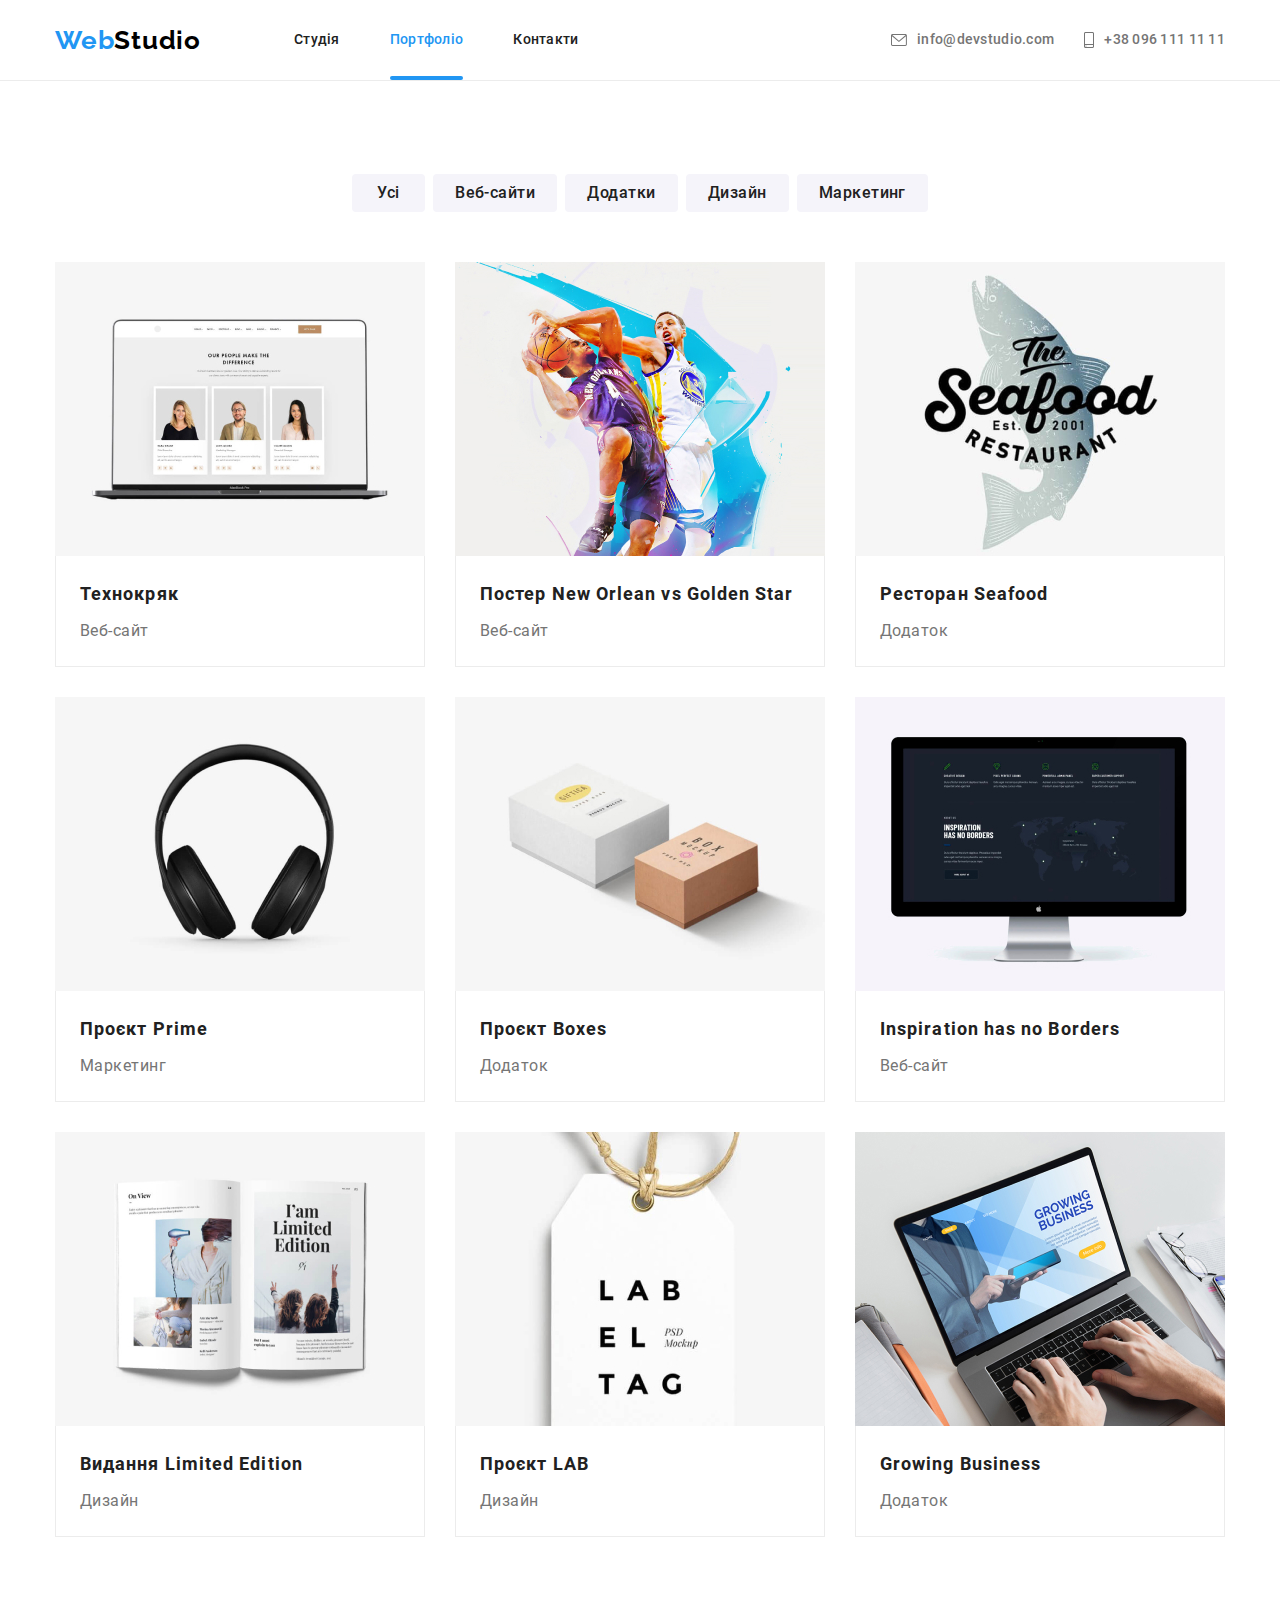
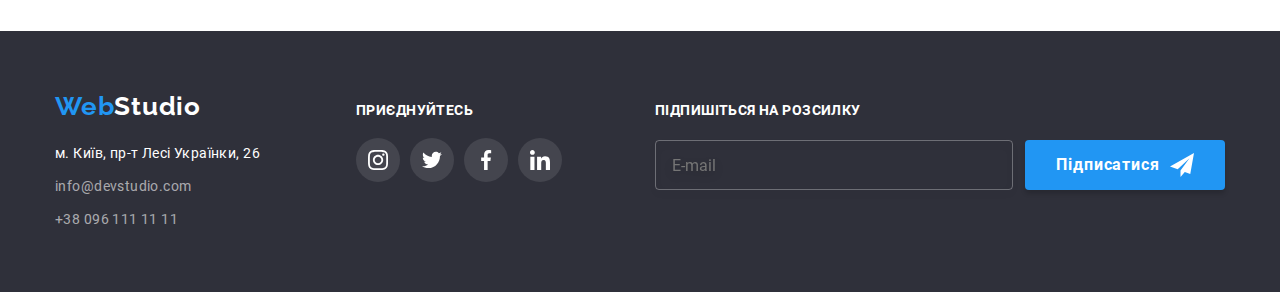
==== commit 20028b73: "прибирає нормалайз з HTML" ====
--- a/portfolio.html
+++ b/portfolio.html
@@ -5,9 +5,6 @@
     <meta http-equiv="X-UA-Compatible" content="IE=edge">
     <meta name="viewport" content="width=device-width, initial-scale=1.0">
     <title>Портфоліо</title>
-    <link rel="stylesheet" href="https://cdnjs.cloudflare.com/ajax/libs/modern-normalize/1.1.0/modern-normalize.min.css"
-        integrity="sha512-wpPYUAdjBVSE4KJnH1VR1HeZfpl1ub8YT/NKx4PuQ5NmX2tKuGu6U/JRp5y+Y8XG2tV+wKQpNHVUX03MfMFn9Q=="
-        crossorigin="anonymous" referrerpolicy="no-referrer">
     <link rel="stylesheet" href="./css/main.min.css">
 </head>
 <body>
--- a/css/main.min.css
+++ b/css/main.min.css
@@ -1 +1 @@
-@font-face{font-family:"Raleway";font-style:normal;font-weight:700;src:url("../fonts/raleway-v28-latin-700.eot");src:local(""),url("../fonts/raleway-v28-latin-700.eot?#iefix") format("embedded-opentype"),url("../fonts/raleway-v28-latin-700.woff2") format("woff2"),url("../fonts/raleway-v28-latin-700.woff") format("woff"),url("../fonts/raleway-v28-latin-700.ttf") format("truetype"),url("../fonts/raleway-v28-latin-700.svg#Raleway") format("svg")}@font-face{font-family:"Roboto";font-style:normal;font-weight:400;src:url("../fonts/roboto-v30-latin_cyrillic-regular.eot");src:local(""),url("../fonts/roboto-v30-latin_cyrillic-regular.eot?#iefix") format("embedded-opentype"),url("../fonts/roboto-v30-latin_cyrillic-regular.woff2") format("woff2"),url("../fonts/roboto-v30-latin_cyrillic-regular.woff") format("woff"),url("../fonts/roboto-v30-latin_cyrillic-regular.ttf") format("truetype"),url("../fonts/roboto-v30-latin_cyrillic-regular.svg#Roboto") format("svg")}@font-face{font-family:"Roboto";font-style:normal;font-weight:500;src:url("../fonts/roboto-v30-latin_cyrillic-500.eot");src:local(""),url("../fonts/roboto-v30-latin_cyrillic-500.eot?#iefix") format("embedded-opentype"),url("../fonts/roboto-v30-latin_cyrillic-500.woff2") format("woff2"),url("../fonts/roboto-v30-latin_cyrillic-500.woff") format("woff"),url("../fonts/roboto-v30-latin_cyrillic-500.ttf") format("truetype"),url("../fonts/roboto-v30-latin_cyrillic-500.svg#Roboto") format("svg")}@font-face{font-family:"Roboto";font-style:normal;font-weight:700;src:url("../fonts/roboto-v30-latin_cyrillic-700.eot");src:local(""),url("../fonts/roboto-v30-latin_cyrillic-700.eot?#iefix") format("embedded-opentype"),url("../fonts/roboto-v30-latin_cyrillic-700.woff2") format("woff2"),url("../fonts/roboto-v30-latin_cyrillic-700.woff") format("woff"),url("../fonts/roboto-v30-latin_cyrillic-700.ttf") format("truetype"),url("../fonts/roboto-v30-latin_cyrillic-700.svg#Roboto") format("svg")}@font-face{font-family:"Roboto";font-style:normal;font-weight:900;src:url("../fonts/roboto-v30-latin_cyrillic-900.eot");src:local(""),url("../fonts/roboto-v30-latin_cyrillic-900.eot?#iefix") format("embedded-opentype"),url("../fonts/roboto-v30-latin_cyrillic-900.woff2") format("woff2"),url("../fonts/roboto-v30-latin_cyrillic-900.woff") format("woff"),url("../fonts/roboto-v30-latin_cyrillic-900.ttf") format("truetype"),url("../fonts/roboto-v30-latin_cyrillic-900.svg#Roboto") format("svg")}body{color:#212121;background-color:#fff;font-family:"Roboto",sans-serif;font-style:normal;position:relative;padding-top:80px}.adress,.social-area,.card-set,.client-form__fields-list,.site-nav,.cont-nav{list-style:none;padding:0;margin:0}.customer__name--hidden,.social-area__title--hidden,.section__title--hidden{position:absolute;white-space:nowrap;width:1px;height:1px;overflow:hidden;border:0;padding:0;clip:rect(0 0 0 0);-webkit-clip-path:inset(50%);clip-path:inset(50%);margin:-1px}.subscribe__button,.filter__button,.send-form__button,.hero__button{border-radius:4px;border:rgba(0,0,0,0);height:50px;padding:0;color:#fff;background-color:#2196f3;font-family:inherit;font-weight:700;font-size:16px;line-height:1.88;letter-spacing:.06em;-webkit-box-align:center;-ms-flex-align:center;align-items:center;text-align:center;-webkit-box-pack:center;-ms-flex-pack:center;justify-content:center;cursor:pointer}.section{padding-top:94px;padding-bottom:94px}.section--no-padding-top{padding-top:0}.section--secondary-bkg{background-color:#f5f4fa}.section__title{margin-top:0;margin-bottom:50px;font-weight:700;font-size:36px;line-height:1.17;text-align:center;letter-spacing:.03em}.container{width:1200px;margin-left:auto;margin-right:auto;padding-left:15px;padding-right:15px}.conteiner__main-nav{display:-webkit-box;display:-ms-flexbox;display:flex}.header{display:block;border-bottom:1px solid #ececec;background-color:#fff;position:fixed;top:0;left:0;width:100%;z-index:9}.nav{display:-webkit-box;display:-ms-flexbox;display:flex;-webkit-box-align:center;-ms-flex-align:center;align-items:center}.site-nav,.cont-nav{display:-webkit-box;display:-ms-flexbox;display:flex;font-weight:500;font-size:14px;line-height:1.14;letter-spacing:.02em}.site-nav__item{margin-right:50px}.site-nav__item:last-child{margin-right:0}.site-nav__link{position:relative;display:block;padding-top:32px;padding-bottom:32px;color:#212121;text-decoration:none;-webkit-transition:color 250ms cubic-bezier(0.4, 0, 0.2, 1);transition:color 250ms cubic-bezier(0.4, 0, 0.2, 1)}.site-nav__link:hover,.site-nav__link:focus{color:#2196f3}.site-nav__link--current{color:#2196f3}.site-nav__link--current::after{content:"";position:absolute;bottom:0;display:block;width:100%;height:4px;border-radius:2px;background-color:#2196f3}.cont-nav{margin-left:auto;-webkit-box-orient:horizontal;-webkit-box-direction:normal;-ms-flex-direction:row;flex-direction:row}.cont-nav__link{display:-webkit-box;display:-ms-flexbox;display:flex;-webkit-box-align:center;-ms-flex-align:center;align-items:center;color:currentColor;text-decoration:none;padding-top:32px;padding-bottom:32px;-webkit-transition:color 250ms cubic-bezier(0.4, 0, 0.2, 1);transition:color 250ms cubic-bezier(0.4, 0, 0.2, 1)}.cont-nav__link:hover,.cont-nav__link:focus{color:#2196f3}.cont-nav__item{color:#757575;margin-right:30px}.cont-nav__item:last-child{margin-right:0}.cont-nav__icon{display:block;margin-right:10px;fill:currentColor}.logo{margin-right:93px;color:#000;padding:10px 0;font-family:"Raleway",sans-serif;font-weight:700;font-size:26px;line-height:1.19;letter-spacing:.03em;text-decoration:none}.logo__first-part{color:#2196f3}.footer__logo{color:#fff;margin-right:0;padding:0}.hero{max-width:1600px;height:600px;margin-left:auto;margin-right:auto;background-color:#2f303a;text-align:center;padding-top:200px;padding-bottom:200px;background-image:-webkit-gradient(linear, left top, right top, from(rgba(47, 48, 58, 0.4)), to(rgba(47, 48, 58, 0.4))),url(../images/main-bkg-img.jpg);background-image:linear-gradient(to right, rgba(47, 48, 58, 0.4), rgba(47, 48, 58, 0.4)),url(../images/main-bkg-img.jpg);background-size:cover;background-repeat:no-repeat;background-position:center}.hero__title{margin:0;margin-bottom:30px;padding:0 200px;color:#fff;font-weight:900;font-size:44px;line-height:1.364;letter-spacing:.06em;text-transform:uppercase}.hero__button{width:216px}.backdrop{position:fixed;z-index:10;top:0;left:0;width:100%;height:100%;background-color:rgba(0,0,0,.2);opacity:1;scale:1;-webkit-transition:opacity 250ms cubic-bezier(0.4, 0, 0.2, 1);transition:opacity 250ms cubic-bezier(0.4, 0, 0.2, 1)}.backdrop--hidden{opacity:0;pointer-events:none}.backdrop--hidden .order-window{scale:0;opacity:0;-webkit-transform:translate(-50%, -50%);transform:translate(-50%, -50%);-webkit-transition:scale 250ms cubic-bezier(0.4, 0, 0.2, 1),opacity 250ms cubic-bezier(0.4, 0, 0.2, 1);transition:scale 250ms cubic-bezier(0.4, 0, 0.2, 1),opacity 250ms cubic-bezier(0.4, 0, 0.2, 1)}.btn-modal-close{display:-webkit-box;display:-ms-flexbox;display:flex;position:absolute;top:8px;right:8px;padding:0;border-radius:50%;width:30px;height:30px;-webkit-box-pack:center;-ms-flex-pack:center;justify-content:center;-webkit-box-align:center;-ms-flex-align:center;align-items:center;border:1px solid rgba(0,0,0,.1);background-color:#fff;cursor:pointer}.btn-modal-close__icon{fill:#000;-webkit-transition:fill 250ms cubic-bezier(0.4, 0, 0.2, 1);transition:fill 250ms cubic-bezier(0.4, 0, 0.2, 1)}.btn-modal-close:hover .btn-modal-close__icon{fill:#2196f3}.order-window{position:absolute;z-index:10;top:50%;left:50%;-webkit-transform:translate(-50%, -50%);transform:translate(-50%, -50%);width:528px;height:581px;background-color:#fff;-webkit-box-shadow:0px 1px 3px rgba(0,0,0,.12),0px 1px 1px rgba(0,0,0,.14),0px 2px 1px rgba(0,0,0,.2);box-shadow:0px 1px 3px rgba(0,0,0,.12),0px 1px 1px rgba(0,0,0,.14),0px 2px 1px rgba(0,0,0,.2);border-radius:4px;scale:1;opacity:1}.client-form{position:relative;padding:40px}.client-form__title{margin-top:0;margin-bottom:12px;font-weight:700;font-size:20px;line-height:1.15;letter-spacing:.03em;text-align:center}.client-form__fields-list{margin-bottom:20px}.form-field{display:-webkit-box;display:-ms-flexbox;display:flex;position:relative;-webkit-box-orient:vertical;-webkit-box-direction:normal;-ms-flex-direction:column;flex-direction:column;width:100%;margin-bottom:10px;text-align:left;font-size:12px}.form-field__label{margin-bottom:4px;font-weight:400;line-height:1.17;letter-spacing:.01em;color:#757575}.form-field__input{margin:0;padding-top:12px;padding-bottom:12px;padding-left:42px;border:1px solid rgba(33,33,33,.2);border-radius:4px;-webkit-transition:color 250ms cubic-bezier(0.4, 0, 0.2, 1),border-color 250ms cubic-bezier(0.4, 0, 0.2, 1);transition:color 250ms cubic-bezier(0.4, 0, 0.2, 1),border-color 250ms cubic-bezier(0.4, 0, 0.2, 1)}.form-field__input:focus,.form-field__input:focus~.form-field__icon{fill:#2196f3;border-color:#2196f3}.form-field__textarea{resize:none;height:120px;margin:0;padding:12px 16px;border:1px solid rgba(33,33,33,.2);border-radius:4px;-webkit-transition:color 250ms cubic-bezier(0.4, 0, 0.2, 1),border-color 250ms cubic-bezier(0.4, 0, 0.2, 1);transition:color 250ms cubic-bezier(0.4, 0, 0.2, 1),border-color 250ms cubic-bezier(0.4, 0, 0.2, 1)}.form-field__textarea:focus{fill:#2196f3;border-color:#2196f3}.form-field__textarea::-webkit-input-placeholder{font-weight:400;font-size:12px;line-height:1.17;letter-spacing:.01em;color:rgba(117,117,117,.5)}.form-field__textarea::-moz-placeholder{font-weight:400;font-size:12px;line-height:1.17;letter-spacing:.01em;color:rgba(117,117,117,.5)}.form-field__textarea:-ms-input-placeholder{font-weight:400;font-size:12px;line-height:1.17;letter-spacing:.01em;color:rgba(117,117,117,.5)}.form-field__textarea::-ms-input-placeholder{font-weight:400;font-size:12px;line-height:1.17;letter-spacing:.01em;color:rgba(117,117,117,.5)}.form-field__textarea::placeholder{font-weight:400;font-size:12px;line-height:1.17;letter-spacing:.01em;color:rgba(117,117,117,.5)}.form-field__icon{position:absolute;top:50%;left:12px;width:18px;height:18px;display:block;line-height:0px;color:currentColor}.policy{position:relative;margin-bottom:30px;display:-webkit-box;display:-ms-flexbox;display:flex;-webkit-box-align:center;-ms-flex-align:center;align-items:center;-webkit-box-pack:center;-ms-flex-pack:center;justify-content:center;color:#757575;font-weight:400;font-size:14px;line-height:1.72}.policy__icon{display:-webkit-box;display:-ms-flexbox;display:flex;margin-right:8px;width:16px;height:15px;border-radius:2px;border:solid 2px #000;opacity:1;-webkit-transition:border-color 250ms cubic-bezier(0.4, 0, 0.2, 1);transition:border-color 250ms cubic-bezier(0.4, 0, 0.2, 1)}.policy__icon--checked{position:absolute;top:50%;left:17px;-webkit-transform:translateY(-50%);transform:translateY(-50%);border-radius:2px;background:#2196f3;width:16px;height:15px;fill:#fff;opacity:0;scale:.2;-webkit-transition:opacity 250ms cubic-bezier(0.4, 0, 0.2, 1),scale 250ms cubic-bezier(0.4, 0, 0.2, 1);transition:opacity 250ms cubic-bezier(0.4, 0, 0.2, 1),scale 250ms cubic-bezier(0.4, 0, 0.2, 1)}.policy__checkbox{position:absolute;width:1px;height:1px;margin:-1px;border:0;padding:0;clip:rect(0 0 0 0);overflow:hidden}.policy__checkbox:checked~.policy__icon--checked{opacity:1;scale:1}.policy__link{color:#2196f3}.send-form__button{width:200px;-webkit-box-shadow:0px 4px 4px rgba(0,0,0,.15);box-shadow:0px 4px 4px rgba(0,0,0,.15);-webkit-transition:background-color 250ms cubic-bezier(0.4, 0, 0.2, 1);transition:background-color 250ms cubic-bezier(0.4, 0, 0.2, 1)}.send-form__button:hover,.send-form__button:focus{background-color:#188ce8}.card-set{display:-webkit-box;display:-ms-flexbox;display:flex}.instrument{width:270px;margin-right:30px}.instrument:last-child{margin-right:0}.instrument__area{display:-webkit-box;display:-ms-flexbox;display:flex;width:270px;height:120px;-webkit-box-pack:center;-ms-flex-pack:center;justify-content:center;-webkit-box-align:center;-ms-flex-align:center;align-items:center;background-color:#f5f4fa;border-radius:4px;margin-bottom:30px}.instrument__icon{height:70px;width:70px}.instrument__title{margin-top:0;margin-bottom:10px;font-weight:700;font-size:14px;line-height:1.143;letter-spacing:.03em;text-transform:uppercase}.instrument__text{color:#757575;font-weight:400;font-size:14px;line-height:1.72;margin-top:0;margin-bottom:0;letter-spacing:.03em}.proposal{position:relative;margin-right:30px}.proposal:last-child{margin-right:0}.proposal__img{display:block}.proposal__title{display:-webkit-box;display:-ms-flexbox;display:flex;position:absolute;width:100%;height:70px;bottom:0;left:0;text-transform:uppercase;-webkit-box-align:center;-ms-flex-align:center;align-items:center;-webkit-box-pack:center;-ms-flex-pack:center;justify-content:center;font-weight:700;font-size:14px;line-height:1.14;letter-spacing:.03em;background-color:rgba(47,48,58,.8);color:#fff;margin:0}.team-member{background-color:#fff;text-align:center;-webkit-box-shadow:0px 1px 3px rgba(0,0,0,.12),0px 1px 1px rgba(0,0,0,.14),0px 2px 1px rgba(0,0,0,.2);box-shadow:0px 1px 3px rgba(0,0,0,.12),0px 1px 1px rgba(0,0,0,.14),0px 2px 1px rgba(0,0,0,.2);border-radius:0px 0px 4px 4px}.team-member{margin-right:30px}.team-member:last-child{margin:0}.team-member__description{padding-top:30px;padding-bottom:30px}.team-member__photo{display:block}.team-member__title{color:#212121;font-weight:500;font-size:16px;margin-top:0;margin-bottom:10px}.team-member__position{margin-top:0;margin-bottom:16px;color:#757575}.social-area{display:-webkit-box;display:-ms-flexbox;display:flex;-webkit-box-pack:center;-ms-flex-pack:center;justify-content:center;-webkit-box-align:center;-ms-flex-align:center;align-items:center}.social-area__item{margin-right:10px}.social-area__item:last-child{margin-right:0}.social-area__link{width:44px;height:44px;border-radius:50%;display:-webkit-box;display:-ms-flexbox;display:flex;-webkit-box-align:center;-ms-flex-align:center;align-items:center;-webkit-box-pack:center;-ms-flex-pack:center;justify-content:center;color:#afb1b8;-webkit-transition:color 250ms cubic-bezier(0.4, 0, 0.2, 1),background-color 250ms cubic-bezier(0.4, 0, 0.2, 1);transition:color 250ms cubic-bezier(0.4, 0, 0.2, 1),background-color 250ms cubic-bezier(0.4, 0, 0.2, 1)}.social-area__link:hover,.social-area__link:focus{background-color:#2196f3;color:#fff}.social-area__link--inverse{color:#fff;background-color:rgba(255,255,255,.1)}.social-area__icon{width:20px;height:20px;fill:currentColor}.customer{margin-right:30px}.customer:last-child{margin-right:0}.customer__link{display:-webkit-box;display:-ms-flexbox;display:flex;-webkit-box-align:center;-ms-flex-align:center;align-items:center;-webkit-box-pack:center;-ms-flex-pack:center;justify-content:center;width:170px;height:92px;border:1px solid #afb1b8;border-radius:4px;color:#afb1b8;-webkit-transition:color 250ms cubic-bezier(0.4, 0, 0.2, 1),border-color 250ms cubic-bezier(0.4, 0, 0.2, 1);transition:color 250ms cubic-bezier(0.4, 0, 0.2, 1),border-color 250ms cubic-bezier(0.4, 0, 0.2, 1)}.customer__link:hover,.customer__link:focus{color:#2196f3;border-color:#2196f3}.customer__icon{height:60px;width:106px;fill:currentColor}.filter{-webkit-box-pack:center;-ms-flex-pack:center;justify-content:center;margin-bottom:50px}.filter__item{margin-right:8px}.filter__item:last-child{margin-right:0}.filter__button{color:#212121;background-color:#f5f4fa;min-width:73px;height:38px;width:auto;font-weight:500;font-size:16px;line-height:1.62;text-align:center;letter-spacing:.03em;padding:0px 22px;-webkit-transition:color 250ms cubic-bezier(0.4, 0, 0.2, 1),background-color 250ms cubic-bezier(0.4, 0, 0.2, 1),-webkit-box-shadow 250ms cubic-bezier(0.4, 0, 0.2, 1);transition:color 250ms cubic-bezier(0.4, 0, 0.2, 1),background-color 250ms cubic-bezier(0.4, 0, 0.2, 1),-webkit-box-shadow 250ms cubic-bezier(0.4, 0, 0.2, 1);transition:color 250ms cubic-bezier(0.4, 0, 0.2, 1),background-color 250ms cubic-bezier(0.4, 0, 0.2, 1),box-shadow 250ms cubic-bezier(0.4, 0, 0.2, 1);transition:color 250ms cubic-bezier(0.4, 0, 0.2, 1),background-color 250ms cubic-bezier(0.4, 0, 0.2, 1),box-shadow 250ms cubic-bezier(0.4, 0, 0.2, 1),-webkit-box-shadow 250ms cubic-bezier(0.4, 0, 0.2, 1)}.filter__button:hover,.filter__button:focus{color:#fff;background-color:#2196f3;-webkit-box-shadow:0px 4px 4px rgba(0,0,0,.15);box-shadow:0px 4px 4px rgba(0,0,0,.15)}.examples{-ms-flex-wrap:wrap;flex-wrap:wrap}.example{width:calc((100% - 60px)/3);margin-right:30px;margin-bottom:30px;-webkit-transition:-webkit-box-shadow 250ms cubic-bezier(0.4, 0, 0.2, 1);transition:-webkit-box-shadow 250ms cubic-bezier(0.4, 0, 0.2, 1);transition:box-shadow 250ms cubic-bezier(0.4, 0, 0.2, 1);transition:box-shadow 250ms cubic-bezier(0.4, 0, 0.2, 1), -webkit-box-shadow 250ms cubic-bezier(0.4, 0, 0.2, 1)}.example:hover,.example:focus{-webkit-box-shadow:0px 1px 1px rgba(0,0,0,.12),0px 4px 4px rgba(0,0,0,.06),1px 4px 6px rgba(0,0,0,.16);box-shadow:0px 1px 1px rgba(0,0,0,.12),0px 4px 4px rgba(0,0,0,.06),1px 4px 6px rgba(0,0,0,.16)}.example:nth-child(3n){margin-right:0}.example:nth-last-child(-n+3){margin-bottom:0}.example__link{text-decoration:none;margin:0;display:block}.example__title{color:#212121;font-weight:700;font-size:18px;line-height:2;letter-spacing:.06em;margin-bottom:4px;margin-top:0}.example__category{color:#757575;font-size:16px;line-height:1.875;letter-spacing:.03em;margin:0}.example__img{display:block}.example__pop-up{position:relative;overflow:hidden}.example__overlay{position:absolute;width:100%;height:100%;background-color:#2196f3;opacity:.9;-webkit-transform:translatey(0);transform:translatey(0);-webkit-transition:-webkit-transform 250ms cubic-bezier(0.4, 0, 0.2, 1);transition:-webkit-transform 250ms cubic-bezier(0.4, 0, 0.2, 1);transition:transform 250ms cubic-bezier(0.4, 0, 0.2, 1);transition:transform 250ms cubic-bezier(0.4, 0, 0.2, 1), -webkit-transform 250ms cubic-bezier(0.4, 0, 0.2, 1)}.example:hover .example__overlay,.example:focus .example__overlay{opacity:.9;-webkit-transform:translateY(-100%);transform:translateY(-100%)}.example__text{position:absolute;color:#fff;font-size:18px;line-height:1.56;letter-spacing:.03em;opacity:0;left:0;top:0;margin:0;height:100%;padding:63px 24px}.example:hover .example__text,.example:focus .example__text{opacity:1}.example__description{margin:0;padding:20px 24px;border-bottom:1px solid #ececec;border-right:1px solid #ececec;border-left:1px solid #ececec}.footer{background-color:#2f303a;padding-top:60px;padding-bottom:60px}.footer__information{display:-webkit-box;display:-ms-flexbox;display:flex;-webkit-box-align:baseline;-ms-flex-align:baseline;align-items:baseline}.footer__adress-area{font-style:normal;font-size:14px;line-height:1.71;letter-spacing:.03em;padding-top:20px;width:231px}.adress__link{color:rgba(255,255,255,.6);text-decoration:none;-webkit-transition:color 250ms cubic-bezier(0.4, 0, 0.2, 1);transition:color 250ms cubic-bezier(0.4, 0, 0.2, 1)}.adress__link:hover,.adress__link:focus{color:#2196f3}.adress__link--white{color:#fff}.adress__item{margin-bottom:9px}.adress__item:last-child{margin-bottom:0}.join-us{padding-left:70px}.join-us__title{text-transform:uppercase;color:#fff;margin-top:0;margin-bottom:20px;font-weight:700;font-size:14px;line-height:16px;letter-spacing:.03em}.subscribe{display:-webkit-box;display:-ms-flexbox;display:flex;margin-left:auto;-webkit-box-align:end;-ms-flex-align:end;align-items:end}.subscribe__field{display:-webkit-box;display:-ms-flexbox;display:flex;-webkit-box-orient:vertical;-webkit-box-direction:normal;-ms-flex-direction:column;flex-direction:column;width:358px;margin-right:12px}.subscribe__field::-webkit-input-placeholder{font-weight:400;font-size:16px;line-height:1.25;display:-webkit-box;display:flex;-webkit-box-align:center;align-items:center;letter-spacing:.03em;color:rgba(255,255,255,.6)}.subscribe__field::-moz-placeholder{font-weight:400;font-size:16px;line-height:1.25;display:flex;align-items:center;letter-spacing:.03em;color:rgba(255,255,255,.6)}.subscribe__field:-ms-input-placeholder{font-weight:400;font-size:16px;line-height:1.25;display:-ms-flexbox;display:flex;-ms-flex-align:center;align-items:center;letter-spacing:.03em;color:rgba(255,255,255,.6)}.subscribe__field::-ms-input-placeholder{font-weight:400;font-size:16px;line-height:1.25;display:-ms-flexbox;display:flex;-ms-flex-align:center;align-items:center;letter-spacing:.03em;color:rgba(255,255,255,.6)}.subscribe__field::placeholder{font-weight:400;font-size:16px;line-height:1.25;display:-webkit-box;display:-ms-flexbox;display:flex;-webkit-box-align:center;-ms-flex-align:center;align-items:center;letter-spacing:.03em;color:rgba(255,255,255,.6)}.subscribe__label{font-weight:700;font-size:14px;line-height:1.43;letter-spacing:.03em;text-transform:uppercase;color:#fff;margin-bottom:20px}.subscribe__input{height:50px;color:#fff;background-color:rgba(0,0,0,0);padding:0;padding-left:16px;border:1px solid rgba(255,255,255,.3);-webkit-filter:drop-shadow(0px 4px 4px rgba(0, 0, 0, 0.15));filter:drop-shadow(0px 4px 4px rgba(0, 0, 0, 0.15));border-radius:4px}.subscribe__button{display:-webkit-box;display:-ms-flexbox;display:flex;width:200px;-webkit-box-shadow:0px 4px 4px rgba(0,0,0,.15);box-shadow:0px 4px 4px rgba(0,0,0,.15);-webkit-transition:background-color 250ms cubic-bezier(0.4, 0, 0.2, 1);transition:background-color 250ms cubic-bezier(0.4, 0, 0.2, 1)}.subscribe__button:hover,.subscribe__button:focus{background-color:#188ce8}.subscribe__icon{width:24px;height:24px;fill:#fff;margin-left:10px}/*# sourceMappingURL=main.min.css.map */+/*! modern-normalize v1.1.0 | MIT License | https://github.com/sindresorhus/modern-normalize */*,::before,::after{-webkit-box-sizing:border-box;box-sizing:border-box}html{line-height:1.15;-webkit-text-size-adjust:100%;-moz-tab-size:4;-o-tab-size:4;tab-size:4}body{margin:0;font-family:system-ui,-apple-system,"Segoe UI",Roboto,Helvetica,Arial,sans-serif,"Apple Color Emoji","Segoe UI Emoji"}hr{height:0;color:inherit}abbr[title]{-webkit-text-decoration:underline dotted;text-decoration:underline dotted}b,strong{font-weight:bolder}code,kbd,samp,pre{font-family:ui-monospace,SFMono-Regular,Consolas,"Liberation Mono",Menlo,monospace;font-size:1em}small{font-size:80%}sub,sup{font-size:75%;line-height:0;position:relative;vertical-align:baseline}sub{bottom:-0.25em}sup{top:-0.5em}table{text-indent:0;border-color:inherit}button,input,optgroup,select,textarea{font-family:inherit;font-size:100%;line-height:1.15;margin:0}button,select{text-transform:none}button,[type=button],[type=reset],[type=submit]{-webkit-appearance:button}::-moz-focus-inner{border-style:none;padding:0}:-moz-focusring{outline:1px dotted ButtonText}:-moz-ui-invalid{box-shadow:none}legend{padding:0}progress{vertical-align:baseline}::-webkit-inner-spin-button,::-webkit-outer-spin-button{height:auto}[type=search]{-webkit-appearance:textfield;outline-offset:-2px}::-webkit-search-decoration{-webkit-appearance:none}::-webkit-file-upload-button{-webkit-appearance:button;font:inherit}summary{display:list-item}@font-face{font-family:"Raleway";font-style:normal;font-weight:700;src:url("../fonts/raleway-v28-latin-700.eot");src:local(""),url("../fonts/raleway-v28-latin-700.eot?#iefix") format("embedded-opentype"),url("../fonts/raleway-v28-latin-700.woff2") format("woff2"),url("../fonts/raleway-v28-latin-700.woff") format("woff"),url("../fonts/raleway-v28-latin-700.ttf") format("truetype"),url("../fonts/raleway-v28-latin-700.svg#Raleway") format("svg")}@font-face{font-family:"Roboto";font-style:normal;font-weight:400;src:url("../fonts/roboto-v30-latin_cyrillic-regular.eot");src:local(""),url("../fonts/roboto-v30-latin_cyrillic-regular.eot?#iefix") format("embedded-opentype"),url("../fonts/roboto-v30-latin_cyrillic-regular.woff2") format("woff2"),url("../fonts/roboto-v30-latin_cyrillic-regular.woff") format("woff"),url("../fonts/roboto-v30-latin_cyrillic-regular.ttf") format("truetype"),url("../fonts/roboto-v30-latin_cyrillic-regular.svg#Roboto") format("svg")}@font-face{font-family:"Roboto";font-style:normal;font-weight:500;src:url("../fonts/roboto-v30-latin_cyrillic-500.eot");src:local(""),url("../fonts/roboto-v30-latin_cyrillic-500.eot?#iefix") format("embedded-opentype"),url("../fonts/roboto-v30-latin_cyrillic-500.woff2") format("woff2"),url("../fonts/roboto-v30-latin_cyrillic-500.woff") format("woff"),url("../fonts/roboto-v30-latin_cyrillic-500.ttf") format("truetype"),url("../fonts/roboto-v30-latin_cyrillic-500.svg#Roboto") format("svg")}@font-face{font-family:"Roboto";font-style:normal;font-weight:700;src:url("../fonts/roboto-v30-latin_cyrillic-700.eot");src:local(""),url("../fonts/roboto-v30-latin_cyrillic-700.eot?#iefix") format("embedded-opentype"),url("../fonts/roboto-v30-latin_cyrillic-700.woff2") format("woff2"),url("../fonts/roboto-v30-latin_cyrillic-700.woff") format("woff"),url("../fonts/roboto-v30-latin_cyrillic-700.ttf") format("truetype"),url("../fonts/roboto-v30-latin_cyrillic-700.svg#Roboto") format("svg")}@font-face{font-family:"Roboto";font-style:normal;font-weight:900;src:url("../fonts/roboto-v30-latin_cyrillic-900.eot");src:local(""),url("../fonts/roboto-v30-latin_cyrillic-900.eot?#iefix") format("embedded-opentype"),url("../fonts/roboto-v30-latin_cyrillic-900.woff2") format("woff2"),url("../fonts/roboto-v30-latin_cyrillic-900.woff") format("woff"),url("../fonts/roboto-v30-latin_cyrillic-900.ttf") format("truetype"),url("../fonts/roboto-v30-latin_cyrillic-900.svg#Roboto") format("svg")}body{color:#212121;background-color:#fff;font-family:"Roboto",sans-serif;font-style:normal;position:relative;padding-top:80px}.adress,.social-area,.card-set,.client-form__fields-list,.site-nav,.cont-nav{list-style:none;padding:0;margin:0}.customer__name--hidden,.social-area__title--hidden,.section__title--hidden{position:absolute;white-space:nowrap;width:1px;height:1px;overflow:hidden;border:0;padding:0;clip:rect(0 0 0 0);-webkit-clip-path:inset(50%);clip-path:inset(50%);margin:-1px}.subscribe__button,.filter__button,.send-form__button,.hero__button{border-radius:4px;border:rgba(0,0,0,0);height:50px;padding:0;color:#fff;background-color:#2196f3;font-family:inherit;font-weight:700;font-size:16px;line-height:1.88;letter-spacing:.06em;-webkit-box-align:center;-ms-flex-align:center;align-items:center;text-align:center;-webkit-box-pack:center;-ms-flex-pack:center;justify-content:center;cursor:pointer}.section{padding-top:94px;padding-bottom:94px}.section--no-padding-top{padding-top:0}.section--secondary-bkg{background-color:#f5f4fa}.section__title{margin-top:0;margin-bottom:50px;font-weight:700;font-size:36px;line-height:1.17;text-align:center;letter-spacing:.03em}.container{width:1200px;margin-left:auto;margin-right:auto;padding-left:15px;padding-right:15px}.conteiner__main-nav{display:-webkit-box;display:-ms-flexbox;display:flex}.header{display:block;border-bottom:1px solid #ececec;background-color:#fff;position:fixed;top:0;left:0;width:100%;z-index:9}.nav{display:-webkit-box;display:-ms-flexbox;display:flex;-webkit-box-align:center;-ms-flex-align:center;align-items:center}.site-nav,.cont-nav{display:-webkit-box;display:-ms-flexbox;display:flex;font-weight:500;font-size:14px;line-height:1.14;letter-spacing:.02em}.site-nav__item{margin-right:50px}.site-nav__item:last-child{margin-right:0}.site-nav__link{position:relative;display:block;padding-top:32px;padding-bottom:32px;color:#212121;text-decoration:none;-webkit-transition:color 250ms cubic-bezier(0.4, 0, 0.2, 1);transition:color 250ms cubic-bezier(0.4, 0, 0.2, 1)}.site-nav__link:hover,.site-nav__link:focus{color:#2196f3}.site-nav__link--current{color:#2196f3}.site-nav__link--current::after{content:"";position:absolute;bottom:0;display:block;width:100%;height:4px;border-radius:2px;background-color:#2196f3}.cont-nav{margin-left:auto;-webkit-box-orient:horizontal;-webkit-box-direction:normal;-ms-flex-direction:row;flex-direction:row}.cont-nav__link{display:-webkit-box;display:-ms-flexbox;display:flex;-webkit-box-align:center;-ms-flex-align:center;align-items:center;color:currentColor;text-decoration:none;padding-top:32px;padding-bottom:32px;-webkit-transition:color 250ms cubic-bezier(0.4, 0, 0.2, 1);transition:color 250ms cubic-bezier(0.4, 0, 0.2, 1)}.cont-nav__link:hover,.cont-nav__link:focus{color:#2196f3}.cont-nav__item{color:#757575;margin-right:30px}.cont-nav__item:last-child{margin-right:0}.cont-nav__icon{display:block;margin-right:10px;fill:currentColor}.logo{margin-right:93px;color:#000;padding:10px 0;font-family:"Raleway",sans-serif;font-weight:700;font-size:26px;line-height:1.19;letter-spacing:.03em;text-decoration:none}.logo__first-part{color:#2196f3}.footer__logo{color:#fff;margin-right:0;padding:0}.hero{max-width:1600px;height:600px;margin-left:auto;margin-right:auto;background-color:#2f303a;text-align:center;padding-top:200px;padding-bottom:200px;background-image:-webkit-gradient(linear, left top, right top, from(rgba(47, 48, 58, 0.4)), to(rgba(47, 48, 58, 0.4))),url(../images/main-bkg-img.jpg);background-image:linear-gradient(to right, rgba(47, 48, 58, 0.4), rgba(47, 48, 58, 0.4)),url(../images/main-bkg-img.jpg);background-size:cover;background-repeat:no-repeat;background-position:center}.hero__title{margin:0;margin-bottom:30px;padding:0 200px;color:#fff;font-weight:900;font-size:44px;line-height:1.364;letter-spacing:.06em;text-transform:uppercase}.hero__button{width:216px}.backdrop{position:fixed;z-index:10;top:0;left:0;width:100%;height:100%;background-color:rgba(0,0,0,.2);opacity:1;scale:1;-webkit-transition:opacity 250ms cubic-bezier(0.4, 0, 0.2, 1);transition:opacity 250ms cubic-bezier(0.4, 0, 0.2, 1)}.backdrop--hidden{opacity:0;pointer-events:none}.backdrop--hidden .order-window{scale:0;opacity:0;-webkit-transform:translate(-50%, -50%);transform:translate(-50%, -50%);-webkit-transition:scale 250ms cubic-bezier(0.4, 0, 0.2, 1),opacity 250ms cubic-bezier(0.4, 0, 0.2, 1);transition:scale 250ms cubic-bezier(0.4, 0, 0.2, 1),opacity 250ms cubic-bezier(0.4, 0, 0.2, 1)}.btn-modal-close{display:-webkit-box;display:-ms-flexbox;display:flex;position:absolute;top:8px;right:8px;padding:0;border-radius:50%;width:30px;height:30px;-webkit-box-pack:center;-ms-flex-pack:center;justify-content:center;-webkit-box-align:center;-ms-flex-align:center;align-items:center;border:1px solid rgba(0,0,0,.1);background-color:#fff;cursor:pointer}.btn-modal-close__icon{fill:#000;-webkit-transition:fill 250ms cubic-bezier(0.4, 0, 0.2, 1);transition:fill 250ms cubic-bezier(0.4, 0, 0.2, 1)}.btn-modal-close:hover .btn-modal-close__icon{fill:#2196f3}.order-window{position:absolute;z-index:10;top:50%;left:50%;-webkit-transform:translate(-50%, -50%);transform:translate(-50%, -50%);width:528px;height:581px;background-color:#fff;-webkit-box-shadow:0px 1px 3px rgba(0,0,0,.12),0px 1px 1px rgba(0,0,0,.14),0px 2px 1px rgba(0,0,0,.2);box-shadow:0px 1px 3px rgba(0,0,0,.12),0px 1px 1px rgba(0,0,0,.14),0px 2px 1px rgba(0,0,0,.2);border-radius:4px;scale:1;opacity:1}.client-form{position:relative;padding:40px}.client-form__title{margin-top:0;margin-bottom:12px;font-weight:700;font-size:20px;line-height:1.15;letter-spacing:.03em;text-align:center}.client-form__fields-list{margin-bottom:20px}.form-field{display:-webkit-box;display:-ms-flexbox;display:flex;position:relative;-webkit-box-orient:vertical;-webkit-box-direction:normal;-ms-flex-direction:column;flex-direction:column;width:100%;margin-bottom:10px;text-align:left;font-size:12px}.form-field__label{margin-bottom:4px;font-weight:400;line-height:1.17;letter-spacing:.01em;color:#757575}.form-field__input{margin:0;padding-top:12px;padding-bottom:12px;padding-left:42px;border:1px solid rgba(33,33,33,.2);border-radius:4px;-webkit-transition:color 250ms cubic-bezier(0.4, 0, 0.2, 1),border-color 250ms cubic-bezier(0.4, 0, 0.2, 1);transition:color 250ms cubic-bezier(0.4, 0, 0.2, 1),border-color 250ms cubic-bezier(0.4, 0, 0.2, 1)}.form-field__input:focus,.form-field__input:focus~.form-field__icon{fill:#2196f3;border-color:#2196f3}.form-field__textarea{resize:none;height:120px;margin:0;padding:12px 16px;border:1px solid rgba(33,33,33,.2);border-radius:4px;-webkit-transition:color 250ms cubic-bezier(0.4, 0, 0.2, 1),border-color 250ms cubic-bezier(0.4, 0, 0.2, 1);transition:color 250ms cubic-bezier(0.4, 0, 0.2, 1),border-color 250ms cubic-bezier(0.4, 0, 0.2, 1)}.form-field__textarea:focus{fill:#2196f3;border-color:#2196f3}.form-field__textarea::-webkit-input-placeholder{font-weight:400;font-size:12px;line-height:1.17;letter-spacing:.01em;color:rgba(117,117,117,.5)}.form-field__textarea::-moz-placeholder{font-weight:400;font-size:12px;line-height:1.17;letter-spacing:.01em;color:rgba(117,117,117,.5)}.form-field__textarea:-ms-input-placeholder{font-weight:400;font-size:12px;line-height:1.17;letter-spacing:.01em;color:rgba(117,117,117,.5)}.form-field__textarea::-ms-input-placeholder{font-weight:400;font-size:12px;line-height:1.17;letter-spacing:.01em;color:rgba(117,117,117,.5)}.form-field__textarea::placeholder{font-weight:400;font-size:12px;line-height:1.17;letter-spacing:.01em;color:rgba(117,117,117,.5)}.form-field__icon{position:absolute;top:50%;left:12px;width:18px;height:18px;display:block;line-height:0px;color:currentColor}.policy{position:relative;margin-bottom:30px;display:-webkit-box;display:-ms-flexbox;display:flex;-webkit-box-align:center;-ms-flex-align:center;align-items:center;-webkit-box-pack:center;-ms-flex-pack:center;justify-content:center;color:#757575;font-weight:400;font-size:14px;line-height:1.72}.policy__icon{display:-webkit-box;display:-ms-flexbox;display:flex;margin-right:8px;width:16px;height:15px;border-radius:2px;border:solid 2px #000;opacity:1;-webkit-transition:border-color 250ms cubic-bezier(0.4, 0, 0.2, 1);transition:border-color 250ms cubic-bezier(0.4, 0, 0.2, 1)}.policy__icon--checked{position:absolute;top:50%;left:28px;-webkit-transform:translateY(-50%);transform:translateY(-50%);border-radius:2px;border-color:#2196f3;background:#2196f3;width:16px;height:15px;fill:#fff;opacity:0;scale:.2;-webkit-transition:opacity 250ms cubic-bezier(0.4, 0, 0.2, 1),scale 250ms cubic-bezier(0.4, 0, 0.2, 1);transition:opacity 250ms cubic-bezier(0.4, 0, 0.2, 1),scale 250ms cubic-bezier(0.4, 0, 0.2, 1)}.policy__checkbox{position:absolute;width:1px;height:1px;margin:-1px;border:0;padding:0;clip:rect(0 0 0 0);overflow:hidden}.policy__checkbox:checked~.policy__icon--checked{opacity:1;scale:1}.policy__checkbox:checked~.policy__icon{border-color:#2196f3}.policy__link{color:#2196f3}.send-form__button{width:200px;-webkit-box-shadow:0px 4px 4px rgba(0,0,0,.15);box-shadow:0px 4px 4px rgba(0,0,0,.15);-webkit-transition:background-color 250ms cubic-bezier(0.4, 0, 0.2, 1);transition:background-color 250ms cubic-bezier(0.4, 0, 0.2, 1)}.send-form__button:hover,.send-form__button:focus{background-color:#188ce8}.card-set{display:-webkit-box;display:-ms-flexbox;display:flex}.instrument{width:270px;margin-right:30px}.instrument:last-child{margin-right:0}.instrument__area{display:-webkit-box;display:-ms-flexbox;display:flex;width:270px;height:120px;-webkit-box-pack:center;-ms-flex-pack:center;justify-content:center;-webkit-box-align:center;-ms-flex-align:center;align-items:center;background-color:#f5f4fa;border-radius:4px;margin-bottom:30px}.instrument__icon{height:70px;width:70px}.instrument__title{margin-top:0;margin-bottom:10px;font-weight:700;font-size:14px;line-height:1.143;letter-spacing:.03em;text-transform:uppercase}.instrument__text{color:#757575;font-weight:400;font-size:14px;line-height:1.72;margin-top:0;margin-bottom:0;letter-spacing:.03em}.proposal{position:relative;margin-right:30px}.proposal:last-child{margin-right:0}.proposal__img{display:block}.proposal__title{display:-webkit-box;display:-ms-flexbox;display:flex;position:absolute;width:100%;height:70px;bottom:0;left:0;text-transform:uppercase;-webkit-box-align:center;-ms-flex-align:center;align-items:center;-webkit-box-pack:center;-ms-flex-pack:center;justify-content:center;font-weight:700;font-size:14px;line-height:1.14;letter-spacing:.03em;background-color:rgba(47,48,58,.8);color:#fff;margin:0}.team-member{background-color:#fff;text-align:center;-webkit-box-shadow:0px 1px 3px rgba(0,0,0,.12),0px 1px 1px rgba(0,0,0,.14),0px 2px 1px rgba(0,0,0,.2);box-shadow:0px 1px 3px rgba(0,0,0,.12),0px 1px 1px rgba(0,0,0,.14),0px 2px 1px rgba(0,0,0,.2);border-radius:0px 0px 4px 4px}.team-member{margin-right:30px}.team-member:last-child{margin:0}.team-member__description{padding-top:30px;padding-bottom:30px}.team-member__photo{display:block}.team-member__title{color:#212121;font-weight:500;font-size:16px;margin-top:0;margin-bottom:10px}.team-member__position{margin-top:0;margin-bottom:16px;color:#757575}.social-area{display:-webkit-box;display:-ms-flexbox;display:flex;-webkit-box-pack:center;-ms-flex-pack:center;justify-content:center;-webkit-box-align:center;-ms-flex-align:center;align-items:center}.social-area__item{margin-right:10px}.social-area__item:last-child{margin-right:0}.social-area__link{width:44px;height:44px;border-radius:50%;display:-webkit-box;display:-ms-flexbox;display:flex;-webkit-box-align:center;-ms-flex-align:center;align-items:center;-webkit-box-pack:center;-ms-flex-pack:center;justify-content:center;color:#afb1b8;-webkit-transition:color 250ms cubic-bezier(0.4, 0, 0.2, 1),background-color 250ms cubic-bezier(0.4, 0, 0.2, 1);transition:color 250ms cubic-bezier(0.4, 0, 0.2, 1),background-color 250ms cubic-bezier(0.4, 0, 0.2, 1)}.social-area__link:hover,.social-area__link:focus{background-color:#2196f3;color:#fff}.social-area__link--inverse{color:#fff;background-color:rgba(255,255,255,.1)}.social-area__icon{width:20px;height:20px;fill:currentColor}.customer{margin-right:30px}.customer:last-child{margin-right:0}.customer__link{display:-webkit-box;display:-ms-flexbox;display:flex;-webkit-box-align:center;-ms-flex-align:center;align-items:center;-webkit-box-pack:center;-ms-flex-pack:center;justify-content:center;width:170px;height:92px;border:1px solid #afb1b8;border-radius:4px;color:#afb1b8;-webkit-transition:color 250ms cubic-bezier(0.4, 0, 0.2, 1),border-color 250ms cubic-bezier(0.4, 0, 0.2, 1);transition:color 250ms cubic-bezier(0.4, 0, 0.2, 1),border-color 250ms cubic-bezier(0.4, 0, 0.2, 1)}.customer__link:hover,.customer__link:focus{color:#2196f3;border-color:#2196f3}.customer__icon{height:60px;width:106px;fill:currentColor}.filter{-webkit-box-pack:center;-ms-flex-pack:center;justify-content:center;margin-bottom:50px}.filter__item{margin-right:8px}.filter__item:last-child{margin-right:0}.filter__button{color:#212121;background-color:#f5f4fa;min-width:73px;height:38px;width:auto;font-weight:500;font-size:16px;line-height:1.62;text-align:center;letter-spacing:.03em;padding:0px 22px;-webkit-transition:color 250ms cubic-bezier(0.4, 0, 0.2, 1),background-color 250ms cubic-bezier(0.4, 0, 0.2, 1),-webkit-box-shadow 250ms cubic-bezier(0.4, 0, 0.2, 1);transition:color 250ms cubic-bezier(0.4, 0, 0.2, 1),background-color 250ms cubic-bezier(0.4, 0, 0.2, 1),-webkit-box-shadow 250ms cubic-bezier(0.4, 0, 0.2, 1);transition:color 250ms cubic-bezier(0.4, 0, 0.2, 1),background-color 250ms cubic-bezier(0.4, 0, 0.2, 1),box-shadow 250ms cubic-bezier(0.4, 0, 0.2, 1);transition:color 250ms cubic-bezier(0.4, 0, 0.2, 1),background-color 250ms cubic-bezier(0.4, 0, 0.2, 1),box-shadow 250ms cubic-bezier(0.4, 0, 0.2, 1),-webkit-box-shadow 250ms cubic-bezier(0.4, 0, 0.2, 1)}.filter__button:hover,.filter__button:focus{color:#fff;background-color:#2196f3;-webkit-box-shadow:0px 4px 4px rgba(0,0,0,.15);box-shadow:0px 4px 4px rgba(0,0,0,.15)}.examples{-ms-flex-wrap:wrap;flex-wrap:wrap}.example{width:calc((100% - 60px)/3);margin-right:30px;margin-bottom:30px;-webkit-transition:-webkit-box-shadow 250ms cubic-bezier(0.4, 0, 0.2, 1);transition:-webkit-box-shadow 250ms cubic-bezier(0.4, 0, 0.2, 1);transition:box-shadow 250ms cubic-bezier(0.4, 0, 0.2, 1);transition:box-shadow 250ms cubic-bezier(0.4, 0, 0.2, 1), -webkit-box-shadow 250ms cubic-bezier(0.4, 0, 0.2, 1)}.example:hover,.example:focus{-webkit-box-shadow:0px 1px 1px rgba(0,0,0,.12),0px 4px 4px rgba(0,0,0,.06),1px 4px 6px rgba(0,0,0,.16);box-shadow:0px 1px 1px rgba(0,0,0,.12),0px 4px 4px rgba(0,0,0,.06),1px 4px 6px rgba(0,0,0,.16)}.example:nth-child(3n){margin-right:0}.example:nth-last-child(-n+3){margin-bottom:0}.example__link{text-decoration:none;margin:0;display:block}.example__title{color:#212121;font-weight:700;font-size:18px;line-height:2;letter-spacing:.06em;margin-bottom:4px;margin-top:0}.example__category{color:#757575;font-size:16px;line-height:1.875;letter-spacing:.03em;margin:0}.example__img{display:block}.example__pop-up{position:relative;overflow:hidden}.example__overlay{position:absolute;width:100%;height:100%;background-color:#2196f3;opacity:.9;-webkit-transform:translatey(0);transform:translatey(0);-webkit-transition:-webkit-transform 250ms cubic-bezier(0.4, 0, 0.2, 1);transition:-webkit-transform 250ms cubic-bezier(0.4, 0, 0.2, 1);transition:transform 250ms cubic-bezier(0.4, 0, 0.2, 1);transition:transform 250ms cubic-bezier(0.4, 0, 0.2, 1), -webkit-transform 250ms cubic-bezier(0.4, 0, 0.2, 1)}.example:hover .example__overlay,.example:focus .example__overlay{opacity:.9;-webkit-transform:translateY(-100%);transform:translateY(-100%)}.example__text{position:absolute;color:#fff;font-size:18px;line-height:1.56;letter-spacing:.03em;opacity:0;left:0;top:0;margin:0;height:100%;padding:63px 24px}.example:hover .example__text,.example:focus .example__text{opacity:1}.example__description{margin:0;padding:20px 24px;border-bottom:1px solid #ececec;border-right:1px solid #ececec;border-left:1px solid #ececec}.footer{background-color:#2f303a;padding-top:60px;padding-bottom:60px}.footer__information{display:-webkit-box;display:-ms-flexbox;display:flex;-webkit-box-align:baseline;-ms-flex-align:baseline;align-items:baseline}.footer__adress-area{font-style:normal;font-size:14px;line-height:1.71;letter-spacing:.03em;padding-top:20px;width:231px}.adress__link{color:rgba(255,255,255,.6);text-decoration:none;-webkit-transition:color 250ms cubic-bezier(0.4, 0, 0.2, 1);transition:color 250ms cubic-bezier(0.4, 0, 0.2, 1)}.adress__link:hover,.adress__link:focus{color:#2196f3}.adress__link--white{color:#fff}.adress__item{margin-bottom:9px}.adress__item:last-child{margin-bottom:0}.join-us{padding-left:70px}.join-us__title{text-transform:uppercase;color:#fff;margin-top:0;margin-bottom:20px;font-weight:700;font-size:14px;line-height:16px;letter-spacing:.03em}.subscribe{display:-webkit-box;display:-ms-flexbox;display:flex;margin-left:auto;-webkit-box-align:end;-ms-flex-align:end;align-items:end}.subscribe__field{display:-webkit-box;display:-ms-flexbox;display:flex;-webkit-box-orient:vertical;-webkit-box-direction:normal;-ms-flex-direction:column;flex-direction:column;width:358px;margin-right:12px}.subscribe__field::-webkit-input-placeholder{font-weight:400;font-size:16px;line-height:1.25;display:-webkit-box;display:flex;-webkit-box-align:center;align-items:center;letter-spacing:.03em;color:rgba(255,255,255,.6)}.subscribe__field::-moz-placeholder{font-weight:400;font-size:16px;line-height:1.25;display:flex;align-items:center;letter-spacing:.03em;color:rgba(255,255,255,.6)}.subscribe__field:-ms-input-placeholder{font-weight:400;font-size:16px;line-height:1.25;display:-ms-flexbox;display:flex;-ms-flex-align:center;align-items:center;letter-spacing:.03em;color:rgba(255,255,255,.6)}.subscribe__field::-ms-input-placeholder{font-weight:400;font-size:16px;line-height:1.25;display:-ms-flexbox;display:flex;-ms-flex-align:center;align-items:center;letter-spacing:.03em;color:rgba(255,255,255,.6)}.subscribe__field::placeholder{font-weight:400;font-size:16px;line-height:1.25;display:-webkit-box;display:-ms-flexbox;display:flex;-webkit-box-align:center;-ms-flex-align:center;align-items:center;letter-spacing:.03em;color:rgba(255,255,255,.6)}.subscribe__label{font-weight:700;font-size:14px;line-height:1.43;letter-spacing:.03em;text-transform:uppercase;color:#fff;margin-bottom:20px}.subscribe__input{height:50px;color:#fff;background-color:rgba(0,0,0,0);padding:0;padding-left:16px;border:1px solid rgba(255,255,255,.3);-webkit-filter:drop-shadow(0px 4px 4px rgba(0, 0, 0, 0.15));filter:drop-shadow(0px 4px 4px rgba(0, 0, 0, 0.15));border-radius:4px}.subscribe__button{display:-webkit-box;display:-ms-flexbox;display:flex;width:200px;-webkit-box-shadow:0px 4px 4px rgba(0,0,0,.15);box-shadow:0px 4px 4px rgba(0,0,0,.15);-webkit-transition:background-color 250ms cubic-bezier(0.4, 0, 0.2, 1);transition:background-color 250ms cubic-bezier(0.4, 0, 0.2, 1)}.subscribe__button:hover,.subscribe__button:focus{background-color:#188ce8}.subscribe__icon{width:24px;height:24px;fill:#fff;margin-left:10px}/*# sourceMappingURL=main.min.css.map */